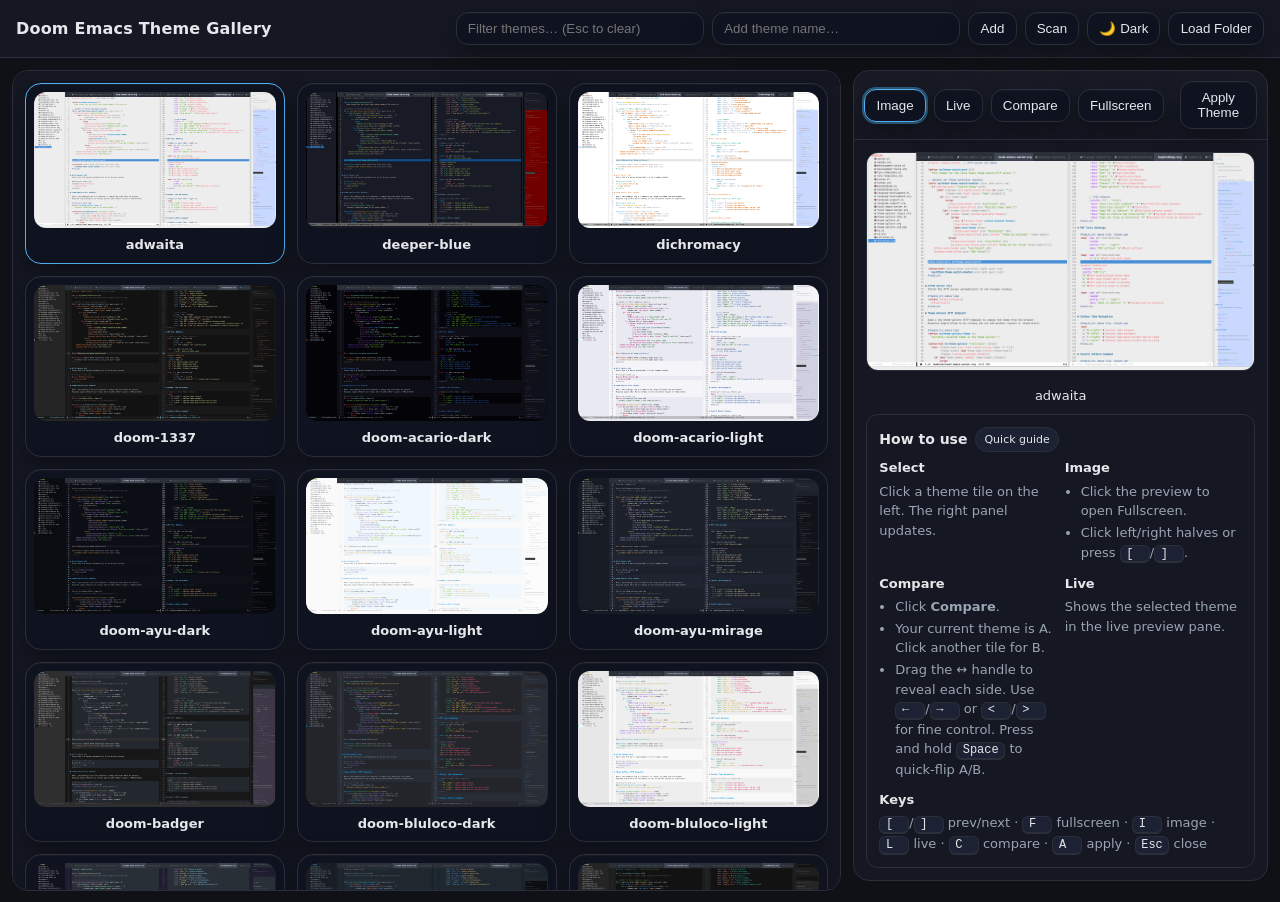
==== theme-gallery/index.html @ 3afc1023 "Fix theme persistence, package checks, Org workflow, and sidebars This update fixes several issues i" ====
<!DOCTYPE html>
<html data-theme="dark" lang="en">
<head>
<meta charset="utf-8"/>
<meta content="width=device-width, initial-scale=1" name="viewport"/>
<title>Doom Emacs Theme Gallery — Image • Compare • Live</title>
<style>
  :root{
    --bg:#0f1117; --bg-2:#151823; --text:#e5e7eb; --muted:#9aa4b2;
    --border:#2a2f3a; --accent:#51afef; --tile-bg:#0f1320; --tile-bg-hover:#14192a;
    --badge:#1c2233; --shadow:0 10px 28px rgba(0,0,0,.35), inset 0 1px 0 rgba(255,255,255,.03);
    --glow:0 10px 30px rgba(81,175,239,.25), 0 0 0 1px rgba(81,175,239,.25);
    --fs-dur:420ms; --fs-ease:cubic-bezier(.22,1,.36,1);
  }
  html[data-theme="light"]{
    --bg:#f6f7fb; --bg-2:#ffffff; --text:#0f1320; --muted:#495264;
    --border:#d7dbe5; --accent:#2563eb; --tile-bg:#f2f4fa; --tile-bg-hover:#e9ecf7;
    --badge:#eef1f8; --shadow:0 6px 18px rgba(0,0,0,.08), inset 0 1px 0 rgba(255,255,255,.6);
    --glow:0 10px 22px rgba(37,99,235,.18), 0 0 0 1px rgba(37,99,235,.16);
  }
  html,body{height:100%}
  body{margin:0;background:var(--bg);color:var(--text);font:14px/1.45 ui-sans-serif,system-ui,-apple-system,Segoe UI,Roboto,Arial}
  .page{display:grid;grid-template-rows:auto 1fr;height:100%}

  /* Top bar */
  .bar{display:flex;align-items:center;justify-content:space-between;gap:1rem;padding:12px 16px;background:var(--bg-2);border-bottom:1px solid var(--border);position:sticky;top:0;z-index:5}
  .title{margin:0;font-weight:700;letter-spacing:.2px;font-size:16px}
  .bar-actions{display:flex;align-items:center;gap:.5rem;flex-wrap:wrap}
  .toggle,.btn{border:1px solid var(--border);background:var(--tile-bg);color:var(--text);padding:.5rem .7rem;border-radius:12px;cursor:pointer;box-shadow:var(--shadow);transition:transform .08s ease,background .15s ease,border-color .15s ease}
  .toggle:hover,.btn:hover{transform:translateY(-1px);background:var(--tile-bg-hover)}
  .btn.active{border-color:var(--accent);outline:2px solid color-mix(in oklab,var(--accent) 40%,transparent)}
  .btn[disabled]{opacity:.55;cursor:not-allowed}
  input[type="text"]{border:1px solid var(--border);background:var(--tile-bg);color:var(--text);padding:.5rem .7rem;border-radius:12px;min-width:14rem;box-shadow:var(--shadow)}

  /* Layout */
  .content{display:grid;grid-template-columns:2fr 1fr;gap:12px;height:calc(100vh - 56px);padding:12px;box-sizing:border-box}
  .side{display:flex;flex-direction:column;min-width:0;overflow:hidden;gap:10px}
  .grid{position:relative;overflow:auto;border:1px solid var(--border);border-radius:16px;padding:12px;background:var(--bg-2);height:100%}
  .grid.drag{outline:2px dashed color-mix(in oklab,var(--accent) 60%, transparent); outline-offset:-8px}
  .grid-inner{display:grid;grid-template-columns:repeat(4,minmax(0,1fr));gap:12px}

  /* Tiles and thumbnails */
  .theme-tile{display:flex;flex-direction:column;gap:8px;border:1px solid var(--border);background:var(--tile-bg);border-radius:16px;cursor:pointer;padding:8px;box-shadow:var(--shadow);transition:border-color .18s ease}
  .theme-tile.active{border-color:var(--accent)}
  .thumb-wrap{aspect-ratio:16/9;position:relative;background:#0b0e16;border-radius:12px;display:grid;place-items:center;overflow:hidden}
  .thumb-frame{width:100%;height:100%;display:grid;place-items:center;border-radius:10px;border:1.5px solid transparent;transition:.2s;background:#0b0e16;overflow:hidden}
  .theme-tile:hover .thumb-frame{border-color:var(--accent);box-shadow:var(--glow)}
  .theme-thumb{width:100%;height:100%;object-fit:contain;display:block}
  .theme-name{font-weight:600;font-size:13px;text-align:center;color:var(--text);overflow:hidden;text-overflow:ellipsis;white-space:nowrap}

  /* Right preview area */
  .main{display:grid;grid-template-rows:auto 1fr;min-width:0;gap:10px}
  .preview-panel{border:1px solid var(--border);border-radius:16px;background:var(--bg-2);display:grid;grid-template-rows:auto 1fr;overflow:hidden}
  .preview-toolbar{display:flex;gap:8px;padding:10px;border-bottom:1px solid var(--border);align-items:center;background:linear-gradient(0deg,transparent 0,rgba(255,255,255,.02) 100%)}
  .panel-body{display:flex;flex-direction:column;gap:8px;padding:12px;height:100%;min-height:0;overflow:hidden}

  /* Preview box */
  .preview{position:relative;display:grid;place-items:center;overflow:hidden;background:#0b0e16;border:1px solid var(--border);border-radius:12px;min-height:0;aspect-ratio:16/9}
  body.is-live .preview{aspect-ratio:auto;height:100%;overflow:hidden}

  /* Single image */
  #preview-img{width:100%;height:100%;object-fit:contain;display:block}
  #preview-img:hover{ cursor: zoom-in !important; }

  /* Compare overlay */
  .cmp-wrap{position:relative;width:100%;height:100%}
  .cmp-img{position:absolute;inset:0;width:100%;height:100%;object-fit:contain}
  .cmp-top{clip-path:inset(0 50% 0 0)}
  .cmp-slider{position:absolute;left:50%;top:0;bottom:0;width:2px;background:linear-gradient(0deg,var(--accent-a,#88aaff),var(--accent-b,#88ffaa));box-shadow:0 0 0 2px rgba(0,0,0,.35);cursor:ew-resize;transition:box-shadow .2s, transform .2s}
  .cmp-slider:hover{box-shadow:0 0 0 2px rgba(0,0,0,.45),0 0 24px 4px color-mix(in oklab,var(--accent-a, #88aaff) 45%, transparent);transform:scaleX(1.6)}
  .cmp-handle{position:absolute;left:-10px;top:50%;transform:translateY(-50%);width:22px;height:22px;border-radius:999px;background:var(--badge);border:1px solid var(--border);box-shadow:var(--shadow)}
  .cmp-label{position:absolute;top:10px;padding:4px 8px;border-radius:999px;background:rgba(0,0,0,.5);border:1px solid var(--border);font-size:12px}
  .cmp-label.a{left:10px;border-color:color-mix(in oklab,var(--accent-a,#88aaff) 70%, var(--border))}
  .cmp-label.b{right:10px;border-color:color-mix(in oklab,var(--accent-b,#88ffaa) 70%, var(--border))}

  /* Dock inside compare */
  .cmp-tools{
    position:absolute;bottom:10px;left:50%;transform:translateX(-50%);
    display:flex;gap:8px;background:rgba(0,0,0,.35);
    border:1px solid var(--border);border-radius:999px;padding:6px 8px;backdrop-filter:blur(4px)
  }
  .cmp-tools .btn{padding:.35rem .6rem;border-radius:999px;font-size:12px}

  /* Contrast panel */
  .cmp-contrast{
    position:absolute; bottom:56px; right:10px;
    background:rgba(0,0,0,.55); border:1px solid var(--border); border-radius:12px;
    padding:10px; font-size:12px; backdrop-filter:blur(3px); display:flex; gap:12px; color:var(--text);
  }
  .cmp-contrast .col{min-width:200px}
  .cmp-contrast .head{font-weight:700; margin-bottom:6px; padding:4px 8px; border-radius:999px; border:1px solid var(--border); background:rgba(0,0,0,.25); display:inline-block}
  .cmp-contrast .sw{display:flex; align-items:center; justify-content:space-between; gap:10px; background:rgba(0,0,0,.25); border:1px solid var(--border); border-radius:10px; padding:6px 8px; margin:4px 0}
  .cmp-contrast .chip{display:inline-flex; align-items:center; gap:6px; border:1px solid var(--border); border-radius:999px; padding:2px 6px}
  .cmp-contrast .dot{width:12px; height:12px; border-radius:999px; border:1px solid var(--border); display:inline-block}
  .cmp-contrast .pass{font-weight:700}
  .cmp-contrast .note{opacity:.8; font-size:11px; margin-top:4px}

  /* Caption + instructions */
  .preview-caption{margin-top:8px;text-align:center;font-size:13px;color:var(--text);min-height:1.2em}
  .instructions{border:1px solid var(--border);border-radius:12px;padding:12px;background:var(--bg-2);color:var(--muted);font-size:13px;line-height:1.5}
  .instructions .instr-head{display:flex;align-items:center;gap:8px;margin-bottom:6px}
  .instructions h3{margin:0;font-size:14px;color:var(--text)}
  .instructions .pill{font-size:11px;background:var(--badge);border:1px solid var(--border);padding:.2rem .5rem;border-radius:999px;color:var(--text)}
  .instructions .instr-grid{display:grid;grid-template-columns:repeat(2,minmax(0,1fr));gap:8px}
  .instructions h4{margin:0 0 4px 0;font-size:13px;color:var(--text)}
  .instructions p{margin:0;color:var(--muted)}
  .instructions ul{margin:0;padding-left:16px}
  .instructions li{margin:.15rem 0}
  .kbd,.instructions .kbd{display:inline-block;min-width:1.4em;padding:.1rem .35rem;border:1px solid var(--border);border-bottom-width:2px;border-radius:6px;background:var(--badge);color:var(--text);font-family:ui-monospace,SFMono-Regular,Menlo,Consolas,monospace;font-size:12px;line-height:1}
  @media (max-width:900px){ .instructions .instr-grid{grid-template-columns:1fr} }

  /* Fullscreen modal */
  #fs-overlay{position:fixed;inset:0;background:rgba(6,8,12,.82);display:none;align-items:center;justify-content:center;z-index:999;backdrop-filter:blur(2px) saturate(110%);opacity:0;transition:opacity var(--fs-dur) var(--fs-ease);pointer-events:none}
  #fs-overlay.fs-open{opacity:1;pointer-events:auto}
  #fs-modal{width:75vw;background:var(--bg-2);border:1px solid color-mix(in oklab,var(--border) 90%,transparent);border-radius:22px;box-shadow:0 16px 60px rgba(0,0,0,.55);padding:1.5em;position:relative;display:flex;flex-direction:column;justify-content:center;align-items:center;opacity:0;transform:translateY(6px) scale(.985);transition:opacity var(--fs-dur) var(--fs-ease), transform var(--fs-dur) var(--fs-ease)}
  #fs-modal.fs-reveal{opacity:1;transform:translateY(0) scale(1)}
  #fs-content{flex:1;width:100%;display:flex;flex-direction:column;gap:10px;justify-content:center;align-items:center;position:relative}
  .fs-image-wrap{position:relative;display:flex;justify-content:center;align-items:center;width:100%}
  #fs-content img{max-width:100%;height:auto;border-radius:12px;display:block;box-shadow:0 10px 30px rgba(0,0,0,.25)}
  .fs-caption{margin-top:8px;text-align:center;font-size:13px;color:var(--text);min-height:1.2em}
  #fs-close{position:absolute;top:18px;right:18px;width:44px;height:44px;border-radius:9999px;background:radial-gradient(120% 120% at 30% 20%, rgba(255,255,255,.18) 0, rgba(255,255,255,0) 45%),var(--badge);border:1px solid var(--border);box-shadow:0 12px 28px rgba(0,0,0,.45);display:block;padding:0;cursor:pointer;color:transparent;outline:none;transition:transform .12s ease, box-shadow .15s ease, border-color .15s ease;z-index:1102}
  #fs-close::before,#fs-close::after{content:"";position:absolute;left:50%;top:50%;width:58%;height:2px;border-radius:1px;background:color-mix(in oklab,var(--text) 90%,transparent);transform-origin:center}
  #fs-close::before{transform:translate(-50%,-50%) rotate(45deg)}
  #fs-close::after{transform:translate(-50%,-50%) rotate(-45deg)}
  .fs-nav{position:absolute;top:50%;transform:translateY(-50%);width:46px;height:46px;border-radius:9999px;background:radial-gradient(120% 120% at 30% 20%, rgba(255,255,255,.18) 0, rgba(255,255,255,0) 45%),var(--badge);border:1px solid var(--border);box-shadow:0 12px 28px rgba(0,0,0,.45);opacity:0;pointer-events:none;z-index:1101;transition:opacity var(--fs-dur) var(--fs-ease),transform var(--fs-dur) var(--fs-ease)}
  .fs-nav.show{opacity:1;pointer-events:auto}
  #fs-nav-left{left:12px}
  #fs-nav-right{right:12px}
  #fs-nav-left::before,#fs-nav-right::before{content:"";position:absolute;left:50%;top:50%;width:12px;height:12px;border-left:2px solid color-mix(in oklab,var(--text) 90%,transparent);border-top:2px solid color-mix(in oklab,var(--text) 90%,transparent);transform-origin:center}
  #fs-nav-left::before{transform:translate(-50%,-50%) rotate(-45deg)}
  #fs-nav-right::before{transform:translate(-50%,-50%) rotate(135deg)}

  /* Toast */
  #toast{
    position:fixed;top:14px;left:50%;transform:translate(-50%,-28px) scale(.98);
    opacity:0;pointer-events:none;background:linear-gradient(180deg,rgba(255,255,255,.14),rgba(255,255,255,.06)),color-mix(in oklab,var(--bg-2) 85%,black 15%);
    backdrop-filter:blur(10px) saturate(120%);color:var(--text);
    border:1px solid color-mix(in oklab,var(--accent) 55%,var(--border));border-radius:16px;
    padding:.6rem .9rem;box-shadow:0 0 0 2px color-mix(in oklab,var(--accent) 35%,transparent),0 20px 50px rgba(0,0,0,.55);
    z-index:1200;font-size:14px;font-weight:800;letter-spacing:.25px;transition:transform var(--fs-dur) var(--fs-ease),opacity var(--fs-dur) var(--fs-ease);
    display:flex;align-items:center;gap:.6rem;
  }
  #toast.visible{opacity:1;transform:translate(-50%,0) scale(1)}
  #toast .t-ic{font-size:18px;line-height:1}
  #toast .t-msg{line-height:1.2}

  /* Responsive */
  @media (max-width:1280px){.grid-inner{grid-template-columns:repeat(3,minmax(0,1fr))}}
  @media (max-width:900px){.content{grid-template-columns:1fr;grid-template-rows:56vh 1fr}.grid-inner{grid-template-columns:repeat(3,minmax(0,1fr))}}
  @media (max-width:640px){.grid-inner{grid-template-columns:repeat(2,minmax(0,1fr))}}
</style>
</head>
<body>
<div class="page">
  <div class="bar">
    <h2 class="title">Doom Emacs Theme Gallery</h2>
    <div class="bar-actions">
      <input aria-label="Filter themes by name" id="filter-input" placeholder="Filter themes… (Esc to clear)" type="text"/>
      <input id="theme-add-input" type="text" placeholder="Add theme name…"/>
      <button class="toggle" id="theme-add-btn" title="Add theme">Add</button>
      <button class="toggle" id="theme-scan-btn" title="Discover themes">Scan</button>
      <button class="toggle" id="toggle-theme" title="Toggle page theme"><span class="icon">🌙</span> <span class="label">Dark</span></button>
      <input type="file" id="folder-picker" webkitdirectory multiple accept="image/*" style="display:none"/>
      <button class="toggle" id="folder-btn" title="Load previews from a local folder">Load Folder</button>
    </div>
  </div>

  <div class="content">
    <aside class="side">
      <div aria-label="Theme list" class="grid" id="theme-grid">
        <div class="grid-inner" id="grid-inner"></div>
      </div>
    </aside>

    <main class="main">
      <div class="preview-panel">
        <div class="preview-toolbar">
          <button class="btn active" id="btn-image" title="Image mode">Image</button>
          <button class="btn" id="btn-live" title="Live preview">Live</button>
          <button class="btn" id="btn-compare" title="Compare two themes">Compare</button>
          <button class="btn" id="btn-full" title="Fullscreen (image mode)">Fullscreen</button>

          <div id="cmp-toolbar" class="bar-actions" style="display:none; margin-left:6px; gap:6px">
            <button class="btn" id="btn-swap" title="Swap A/B (S)">Swap A/B</button>
            <button class="btn" id="btn-reset" title="Reset slider (double-click handle)">Reset</button>
            <button class="btn" id="cmp-contrast-btn" title="Contrast check">Contrast</button>
          </div>

          <div style="flex:1"></div>
          <button class="btn" id="btn-apply" title="Apply this theme in Doom Emacs">Apply Theme</button>
        </div>
        <div class="panel-body">
          <div class="preview" id="preview">
            <img id="preview-img" alt="Theme preview"
                 src="data:image/svg+xml;utf8,<svg xmlns='http://www.w3.org/2000/svg' width='1600' height='900' viewBox='0 0 1600 900'><defs><linearGradient id='g' x1='0' x2='1' y1='0' y2='1'><stop offset='0' stop-color='%230b0e16'/><stop offset='1' stop-color='%23151823'/></linearGradient></defs><rect width='1600' height='900' fill='url(%23g)'/><rect x='120' y='90' width='1360' height='720' rx='24' ry='24' fill='none' stroke='%232a2f3a' stroke-width='6'/><g fill='%239aa4b2'><circle cx='145' cy='115' r='6'/><circle cx='165' cy='115' r='6'/><circle cx='185' cy='115' r='6'/></g><text x='50%25' y='50%25' fill='%239aa4b2' font-family='ui-sans-serif,system-ui,-apple-system,Segoe UI,Roboto,Arial' font-size='64' text-anchor='middle' dominant-baseline='middle'>Theme%20Preview</text></svg>"/>
          </div>
          <div id="preview-caption" class="preview-caption"></div>

          <div id="instructions" class="instructions" style="display:block" aria-labelledby="instructions-title">
            <div class="instr-head">
              <h3 id="instructions-title">How to use</h3>
              <span class="pill">Quick guide</span>
            </div>
            <div class="instr-grid">
              <div>
                <h4>Select</h4>
                <p>Click a theme tile on the left. The right panel updates.</p>
              </div>
              <div>
                <h4>Image</h4>
                <ul>
                  <li>Click the preview to open Fullscreen.</li>
                  <li>Click left/right halves or press <span class="kbd">[</span>/<span class="kbd">]</span>.</li>
                </ul>
              </div>
              <div>
                <h4>Compare</h4>
                <ul>
                  <li>Click <strong>Compare</strong>.</li>
                  <li>Your current theme is A. Click another tile for B.</li>
                  <li>Drag the ↔ handle to reveal each side. Use <span class="kbd">←</span>/<span class="kbd">→</span> or <span class="kbd">&lt;</span>/<span class="kbd">&gt;</span> for fine control. Press and hold <span class="kbd">Space</span> to quick-flip A/B.</li>
                </ul>
              </div>
              <div>
                <h4>Live</h4>
                <p>Shows the selected theme in the live preview pane.</p>
              </div>
              <div style="grid-column:1 / -1">
                <h4>Keys</h4>
                <p><span class="kbd">[</span>/<span class="kbd">]</span> prev/next · <span class="kbd">F</span> fullscreen · <span class="kbd">I</span> image · <span class="kbd">L</span> live · <span class="kbd">C</span> compare · <span class="kbd">A</span> apply · <span class="kbd">Esc</span> close</p>
              </div>
            </div>
          </div>
        </div>
      </div>
    </main>
  </div>
</div>

<div aria-live="polite" id="toast" role="status"></div>

<!-- Fullscreen overlay -->
<div id="fs-overlay" style="position:fixed; inset:0; background:rgba(0,0,0,0.85); display:none; align-items:center; justify-content:center; z-index:999;">
  <div id="fs-modal" style="width: 75vw; background: var(--bg-2); border-radius: 20px; box-shadow: 0 10px 40px rgba(0,0,0,0.5); padding: 1.5em; position: relative; display: flex; flex-direction: column; justify-content: center; align-items: center;">
    <button id="fs-close" aria-label="Close"></button>
    <div id="fs-content" style="flex:1; width:100%; display:flex; flex-direction:column; gap:10px; justify-content:center; align-items:center; position:relative;"></div>
  </div>
</div>

<script>
(function(){
  /* ===== Config ===== */
  let PREVIEWS_BASE = 'theme-previews/';
  { const u = new URL(location.href); const p = u.searchParams.get('previews'); if (p) PREVIEWS_BASE = p.endsWith('/')? p : (p+'/'); }
  const LIVE_SRC = 'live-receiver.html'; /* <- live receiver filename */

  /* ===== State ===== */
  let mode='image', submode='single';
  let selectedTheme='', selectedTile=null;
  let themeFiles=[], liveFrame=null, cmp=null;

  const $= (s,r=document)=>r.querySelector(s); const $$=(s,r=document)=>Array.from(r.querySelectorAll(s));

  window.addEventListener('DOMContentLoaded', init);

  function init(){
    const gridInner=$('#grid-inner'), gridBox=$('#theme-grid');
    const previewImg=$('#preview-img'), previewBox=$('#preview'), previewCaption=$('#preview-caption');
    const instructions=$('#instructions');

    const btnImage=$('#btn-image'), btnLive=$('#btn-live'), btnCompare=$('#btn-compare'), btnFull=$('#btn-full'), btnApply=$('#btn-apply');
    const toggleThemeBtn=$('#toggle-theme'), cmpToolbar=$('#cmp-toolbar');
    const filterInput=$('#filter-input'), addInput=$('#theme-add-input'), btnAdd=$('#theme-add-btn'), btnScan=$('#theme-scan-btn');
    const folderBtn=$('#folder-btn'), folderPicker=$('#folder-picker');

    /* Theme (light/dark) */
    const savedTheme = localStorage.getItem('galleryTheme');
    if (savedTheme==='light' || savedTheme==='dark') setHtmlTheme(savedTheme);
    toggleThemeBtn?.addEventListener('click', ()=>{ const next = document.documentElement.getAttribute('data-theme')==='dark'?'light':'dark'; setHtmlTheme(next); localStorage.setItem('galleryTheme', next); });
    function setHtmlTheme(t){ document.documentElement.setAttribute('data-theme', t); const ic=toggleThemeBtn?.querySelector('.icon'); const lab=toggleThemeBtn?.querySelector('.label'); if(ic) ic.textContent = t==='dark'?'🌙':'☀️'; if(lab) lab.textContent = t==='dark'?'Dark':'Light'; }

    /* Initial load */
    scanThemes();

    /* Modes */
    btnImage?.addEventListener('click', ()=>{ setMode('image'); ensureCompare(false); updateUiState(); });
    btnLive?.addEventListener('click', ()=>{ setMode('live'); updateUiState(); });
    btnCompare?.addEventListener('click', ()=>{ if(mode!=='image') setMode('image'); ensureCompare(true); updateUiState(); });
    btnFull?.addEventListener('click', ()=>{ if(mode!=='image' || submode!=='single'){ setMode('image'); ensureCompare(false);} updateUiState(); openFs(); });

    /* Apply */
    btnApply?.addEventListener('click', ()=> applyThemeNow(effectiveApplyName()));

    /* Filter/Add/Scan */
    filterInput?.addEventListener('input', debounce(applyFilter, 80));
    filterInput?.addEventListener('keydown', e=>{ if(e.key==='Escape'){ filterInput.value=''; applyFilter(); }});
    btnAdd?.addEventListener('click', ()=>{ const name=(addInput.value||'').trim(); if(!name) return toast('Enter a theme name','ℹ️'); addThemeTile(name, srcFor(name)); toast('Added: '+name,'➕'); });
    btnScan?.addEventListener('click', scanThemes);

    /* Folder picker */
    folderBtn?.addEventListener('click', ()=> folderPicker?.click());
    folderPicker?.addEventListener('change', e=>{
      const files = Array.from(e.target.files||[]).filter(f=>/\.(png|jpe?g|webp)$/i.test(f.name));
      if(!files.length) return toast('No images found in folder','⚠️');
      loadFromLocalFiles(files);
    });

    /* Drag/drop */
    ;['dragenter','dragover'].forEach(ev=> gridBox.addEventListener(ev, e=>{ e.preventDefault(); gridBox.classList.add('drag'); }));
    ;['dragleave','drop'].forEach(ev=> gridBox.addEventListener(ev, e=>{ e.preventDefault(); gridBox.classList.remove('drag'); }));
    gridBox.addEventListener('drop', e=>{
      const files = Array.from(e.dataTransfer.files||[]).filter(f=>/\.(png|jpe?g|webp)$/i.test(f.name));
      if(!files.length) return;
      loadFromLocalFiles(files);
    });

    /* Keyboard */
    document.addEventListener('keydown', onKeyDown, true);
    document.addEventListener('keyup', onKeyUp, true);

    /* URL preset */
    const url=new URL(location.href); const m=url.searchParams.get('mode'); setMode(m==='live'?'live':'image'); updateUiState();

    /* Helpers */
    function setCaption(name){ if(previewCaption) previewCaption.textContent=name||''; const fsCap=$('#fs-caption'); if(fsCap) fsCap.textContent=name||''; }

    function applyFilter(){ const q=(filterInput?.value||'').toLowerCase(); $$('.theme-tile').forEach(t=> t.style.display = t.dataset.theme.toLowerCase().includes(q)?'':'none'); }

    function addThemeTile(name, imgSrc){
      if(!name) return; if($('#grid-inner .theme-tile[data-theme="'+CSS.escape(name)+'"]')) return;
      const tile=document.createElement('div'); tile.className='theme-tile'; tile.dataset.theme=name;
      const wrap=document.createElement('div'); wrap.className='thumb-wrap';
      const frame=document.createElement('div'); frame.className='thumb-frame';
      const img=document.createElement('img'); img.className='theme-thumb'; img.alt=name; img.src=imgSrc;
      const label=document.createElement('div'); label.className='theme-name'; label.textContent=name;
      frame.appendChild(img); wrap.appendChild(frame); tile.appendChild(wrap); tile.appendChild(label);
      tile.addEventListener('click', ()=> selectTheme(name, imgSrc, tile));
      gridInner.appendChild(tile);
      if(!themeFiles.find(f=> String(f).toLowerCase()=== (name+'.png').toLowerCase())) themeFiles.push(name+'.png');
      if(!selectedTheme) selectTheme(name, imgSrc, tile);
      applyFilter();
    }

    function selectTheme(name, imgSrc, tile){
      selectedTheme = name;
      selectedTile?.classList.remove('active'); tile?.classList.add('active'); selectedTile=tile;
      if(mode==='image' && submode==='single'){ previewImg.src=imgSrc; previewImg.alt=name; setCaption(name); }
      if(mode==='image' && submode==='compare' && cmp){ if(!cmp.aName) setCompareA(name, imgSrc); else setCompareB(name, imgSrc); }
      if(mode==='live') pingLive(name);
      try{ localStorage.setItem('doom_gallery_selected_theme', name); }catch{}
      sizeLive();
      if(cmp && cmp.contrastOpen) updateContrastPanel();
    }

    function buildTiles(files){
      const resetSel=!selectedTheme;
      gridInner.innerHTML=''; themeFiles = Array.isArray(files)? files.slice() : [];
      if(!themeFiles.length && files && Array.isArray(files.files)) themeFiles = files.files.slice();
      if(!themeFiles.length && files && Array.isArray(files.list)) themeFiles = files.list.slice();
      if(!themeFiles.length) return toast('No themes found in index.json; use Load Folder or Add.','⚠️');
      themeFiles.forEach(file=>{ const name=String(file).replace(/\.(png|jpe?g|webp)$/i,''); addThemeTile(name, PREVIEWS_BASE+file); });
      if(resetSel && themeFiles.length){ const first=themeFiles[0]; const name=String(first).replace(/\.(png|jpe?g|webp)$/i,''); const tile=$(`.theme-tile[data-theme="${CSS.escape(name)}"]`); selectTheme(name, PREVIEWS_BASE+first, tile); }
    }

    function scanThemes(){
      fetch(PREVIEWS_BASE+'index.json',{cache:'no-cache'}).then(r=>{ if(!r.ok) throw new Error(); return r.json(); })
        .then(buildTiles)
        .catch(()=> toast('index.json not found at '+PREVIEWS_BASE+' — try Load Folder or Add','⚠️'));
    }

    function loadFromLocalFiles(files){
      files.sort((a,b)=> a.name.localeCompare(b.name,'en',{numeric:true,sensitivity:'base'}));
      files.forEach(f=>{ const name=f.name.replace(/\.(png|jpe?g|webp)$/i,''); addThemeTile(name, URL.createObjectURL(f)); });
      toast('Loaded '+files.length+' preview image'+(files.length===1?'':'s'),'📁');
    }

    /* Mode switching */
    function setMode(next){
      mode = next==='live'?'live':'image';
      document.body.classList.toggle('is-live', mode==='live');
      instructions.style.display = mode==='live' ? 'none' : 'block';
      if(mode==='image'){
        ensureCompare(submode==='compare');
        previewImg.style.display=''; if(liveFrame) liveFrame.style.display='none'; previewBox.style.height='';
      } else {
        ensureCompare(false);
        ensureLiveFrame(selectedTheme);
        previewImg.style.display='none'; liveFrame.style.display='block';
        if(selectedTheme) pingLive(selectedTheme);
        sizeLive();
      }
      updateUiState();
    }

    /* Accents */
    function accentFor(name){ const s=(name||'').toLowerCase(); let h=0; for(let i=0;i<s.length;i++) h=(h*31+s.charCodeAt(i))>>>0; h%=360; return `hsl(${h}deg 70% 55%)`; }

    /* ===== Compare overlay ===== */
    function ensureCompare(on){
      if(!on){
        if(cmp?.root?.parentNode) cmp.root.remove();
        cmp=null; submode='single';
        previewImg.style.display=''; setCaption(selectedTheme);
        if(cmpToolbar) cmpToolbar.style.display='none';
        updateUiState(); return;
      }
      if(cmp?.root?.isConnected){ submode='compare'; updateUiState(); return; }

      submode='compare'; previewImg.style.display='none'; if(cmpToolbar) cmpToolbar.style.display='none';

      const root=document.createElement('div'); root.className='cmp-wrap'; root.setAttribute('role','region'); root.setAttribute('aria-label','Compare two theme previews');
      const a=document.createElement('img'); a.className='cmp-img cmp-bottom'; a.alt='Theme A';
      const b=document.createElement('img'); b.className='cmp-img cmp-top'; b.alt='Theme B';

      const slider=document.createElement('div'); slider.className='cmp-slider'; slider.setAttribute('role','slider'); slider.setAttribute('tabindex','0');
      slider.setAttribute('aria-valuemin','0'); slider.setAttribute('aria-valuemax','100'); slider.setAttribute('aria-valuenow','50'); slider.setAttribute('aria-label','Comparison divider');
      const handle=document.createElement('div'); handle.className='cmp-handle'; slider.appendChild(handle);

      const la=document.createElement('div'); la.className='cmp-label a';
      const lb=document.createElement('div'); lb.className='cmp-label b';

      const tools=document.createElement('div'); tools.className='cmp-tools';
      const tSwap = mkBtn('Swap A/B','cmp-swap', ()=>{ swapAB(); if(cmp.contrastOpen) updateContrastPanel(); }, 'Swap A/B (S)');
      const tReset= mkBtn('Reset','cmp-reset', ()=>animateCmpPos(0.5), 'Reset to center');
      const tCont = mkBtn('Contrast','cmp-contrast-btn', ()=>toggleContrast(), 'Analyze contrast');
      tools.append(tSwap,tReset,tCont);

      root.append(a,b,slider,la,lb,tools);
      previewBox.appendChild(root);

      cmp={root,a,b,slider,la,lb,pos:0.5,aName:'',bName:'',aSrc:'',bSrc:'',contrastOpen:false,_anim:null};
      setCompareA(selectedTheme, srcFor(selectedTheme));

      if(themeFiles.length>1){ const idx=findIndex(selectedTheme); const next=themeFiles[(idx+1)%themeFiles.length]; const name=String(next).replace(/\.(png|jpe?g|webp)$/i,''); setCompareB(name, srcFor(name)); }

      layoutCompare();
      attachDrag(slider, x=> setCmpPos(x));
      slider.addEventListener('dblclick', ()=> animateCmpPos(0.5));
      slider.addEventListener('touchstart', e=>e.preventDefault(), {passive:false});
      slider.addEventListener('touchmove', e=>{ e.preventDefault(); const r=cmp.root.getBoundingClientRect(); const x=Math.max(0,Math.min(1,(e.touches[0].clientX-r.left)/r.width)); setCmpPos(x); }, {passive:false});

      setCaption('Compare: '+(cmp.aName||'…')+' ⇄ '+(cmp.bName||'…'));
      updateAccents(); updateUiState();

      function mkBtn(text,id,fn,title){ const b=document.createElement('button'); b.className='btn'; b.id=id; b.type='button'; b.textContent=text; if(title) b.title=title; b.addEventListener('click', fn); return b; }
    }

    function setCmpPos(x){ if(!cmp) return; cmp.pos=Math.max(0,Math.min(1,x)); layoutCompare(); }
    function updateAccents(){ if(!cmp) return; const aCol=accentFor(cmp.aName), bCol=accentFor(cmp.bName); cmp.root.style.setProperty('--accent-a',aCol); cmp.root.style.setProperty('--accent-b',bCol); }
    function setCompareA(name,src){ if(!cmp) return; cmp.aName=name; cmp.aSrc=src; cmp.a.src=src; cmp.la.textContent='A: '+name; cmp.a.onload=()=>{ if(cmp?.contrastOpen) updateContrastPanel(); }; setCaption('Compare: '+(cmp.aName||'…')+' ⇄ '+(cmp.bName||'…')); updateAccents(); if(cmp.contrastOpen) updateContrastPanel(); }
    function setCompareB(name,src){ if(!cmp) return; cmp.bName=name; cmp.bSrc=src; cmp.b.src=src; cmp.lb.textContent='B: '+name; cmp.b.onload=()=>{ if(cmp?.contrastOpen) updateContrastPanel(); }; setCaption('Compare: '+(cmp.aName||'…')+' ⇄ '+(cmp.bName||'…')); updateAccents(); if(cmp.contrastOpen) updateContrastPanel(); }
    function layoutCompare(){ if(!cmp) return; const pct=Math.max(0,Math.min(1,cmp.pos)); const r=cmp.root.getBoundingClientRect(); const left=r.width*pct; cmp.slider.style.left=left+'px'; cmp.b.style.clipPath=`inset(0 ${Math.max(0,r.width-left)}px 0 0)`; cmp.slider.setAttribute('aria-valuenow',Math.round(pct*100)); }
    function attachDrag(bar,on){
      function at(e){ const r=cmp.root.getBoundingClientRect(); const x=Math.max(0,Math.min(1,(e.clientX-r.left)/r.width)); if(cmp) cmp._anim=null; on(x); }
      const md=e=>{ e.preventDefault(); document.addEventListener('mousemove',mm); document.addEventListener('mouseup',mu,{once:true}); at(e); };
      const mm=e=>at(e); const mu=()=>document.removeEventListener('mousemove',mm);
      bar.addEventListener('mousedown',md);
      cmp.root.addEventListener('mousedown',e=>{ if(e.target===cmp.root) md(e); });
      window.addEventListener('resize',layoutCompare);
      bar.addEventListener('keydown',e=>{
        if(!cmp) return; let step=0;
        if(e.key==='ArrowLeft') step=-0.02; else if(e.key==='ArrowRight') step=0.02; else if(e.key===','||e.key==='<') step=-0.05; else if(e.key==='.'||e.key==='>') step=0.05;
        if(step!==0){ e.preventDefault(); if(cmp) cmp._anim=null; setCmpPos(cmp.pos+step); }
        if(e.key==='Home'){ e.preventDefault(); if(cmp) cmp._anim=null; setCmpPos(0); }
        if(e.key==='End'){ e.preventDefault(); if(cmp) cmp._anim=null; setCmpPos(1); }
      });
    }
    function swapAB(){ if(!cmp) return; const aN=cmp.aName, aS=cmp.aSrc; setCompareA(cmp.bName,cmp.bSrc); setCompareB(aN,aS); toast('Swapped A/B','⇄'); updateAccents(); }

    /* Contrast */
    function toggleContrast(){ if(!cmp) return; cmp.contrastOpen=!cmp.contrastOpen; const p=$('#cmp-contrast-panel'); if(cmp.contrastOpen){ if(!p) showContrast(); else p.style.display='flex'; updateContrastPanel(); } else { hideContrast(); } }
    function showContrast(){ if(!cmp) return; if($('#cmp-contrast-panel')) return; const box=document.createElement('div'); box.id='cmp-contrast-panel'; box.className='cmp-contrast'; box.innerHTML=`
      <div class="col"><div class="head" id="cc-head-a">A: ${esc(cmp.aName||'…')}</div>
        <div class="sw" id="cc-a-w"><span class="chip"><span class="dot" style="background:#fff"></span> White</span><span class="pass" id="cc-a-w-val"></span></div>
        <div class="sw" id="cc-a-b"><span class="chip"><span class="dot" style="background:#000"></span> Black</span><span class="pass" id="cc-a-b-val"></span></div>
        <div class="note" id="cc-a-note"></div>
      </div>
      <div class="col"><div class="head" id="cc-head-b">B: ${esc(cmp.bName||'…')}</div>
        <div class="sw" id="cc-b-w"><span class="chip"><span class="dot" style="background:#fff"></span> White</span><span class="pass" id="cc-b-w-val"></span></div>
        <div class="sw" id="cc-b-b"><span class="chip"><span class="dot" style="background:#000"></span> Black</span><span class="pass" id="cc-b-b-val"></span></div>
        <div class="note" id="cc-b-note"></div>
      </div>`; cmp.root.appendChild(box); updateContrastPanel(); }
    function hideContrast(){ $('#cmp-contrast-panel')?.remove(); }
    function updateContrastPanel(){ if(!cmp||!cmp.contrastOpen) return; Promise.all([avgBgColor(cmp.a), avgBgColor(cmp.b)]).then(([bgA,bgB])=>{ paint('a',cmp.aName,bgA); paint('b',cmp.bName,bgB); }).catch(()=>{}); }
    function paint(side,name,bg){ const aCol=accentFor(name||''); const head=$(`#cc-head-${side}`); if(head){ head.style.borderColor=aCol; head.textContent=(side==='a'?'A: ':'B: ')+(name||'…'); }
      const rW=contrastRatio(rgb('#fff'),bg), rB=contrastRatio(rgb('#000'),bg);
      const wEl=$(`#cc-${side}-w-val`), bEl=$(`#cc-${side}-b-val`); if(wEl) wEl.textContent=label(rW); if(bEl) bEl.textContent=label(rB);
      const note=$(`#cc-${side}-note`); if(note){ const best=rW>=rB?'white':'black'; note.textContent=`Suggested text: ${best} (${Math.max(rW,rB).toFixed(2)}×)`; }
      const tint=`rgb(${bg[0]},${bg[1]},${bg[2]})`; const rowW=$(`#cc-${side}-w`), rowB=$(`#cc-${side}-b`); [rowW,rowB].forEach(el=>{ if(el) el.style.background='linear-gradient(90deg, rgba(0,0,0,.25), rgba(0,0,0,.25)), '+tint; });
    }
    function label(r){ return r.toFixed(2)+'× '+(r>=4.5?'AA✓':(r>=3?'AA-L✓':'✗')); }
    function avgBgColor(img){ return new Promise(res=>{ const done=rgb=>res(rgb||rgb('#0b0e16')); try{
      if(!img || !img.complete || img.naturalWidth===0){ img?.addEventListener('load', ()=>avgBgColor(img).then(res), {once:true}); setTimeout(()=>done(null),400); return; }
      const c=document.createElement('canvas'); c.width=64; c.height=64; const ctx=c.getContext('2d',{willReadFrequently:true});
      const sx=img.naturalWidth*0.2, sy=img.naturalHeight*0.2, sw=img.naturalWidth*0.6, sh=img.naturalHeight*0.6;
      ctx.drawImage(img,sx,sy,sw,sh,0,0,64,64); const d=ctx.getImageData(0,0,64,64).data; let r=0,g=0,b=0,n=0;
      for(let i=0;i<d.length;i+=4){ const a=d[i+3]; if(a<8) continue; r+=d[i]; g+=d[i+1]; b+=d[i+2]; n++; }
      if(!n) return done(null); done([Math.round(r/n),Math.round(g/n),Math.round(b/n)]);
    }catch(e){ done(null);} }); }
    function rgb(str){ const ctx=document.createElement('canvas').getContext('2d'); ctx.fillStyle=str; const m=ctx.fillStyle.match(/^rgb\((\d+),\s*(\d+),\s*(\d+)\)$/); return m?[+m[1],+m[2],+m[3]]:[255,255,255]; }
    function contrastRatio(c1,c2){ function lum([r,g,b]){ [r,g,b]=[r,g,b].map(v=>{ v/=255; return v<=0.03928? v/12.92 : Math.pow((v+0.055)/1.055,2.4); }); return 0.2126*r+0.7152*g+0.0722*b; }
      const L1=lum(c1), L2=lum(c2); const hi=Math.max(L1,L2), lo=Math.min(L1,L2); return (hi+0.05)/(lo+0.05); }
    const esc=s=>String(s||'').replace(/[&<>"]/g,c=>({'&':'&amp;','<':'&lt;','>':'&gt;','"':'&quot;'}[c]));

    /* ===== Live iframe + handshake ===== */
    function ensureLiveFrame(initialTheme){
      if(liveFrame) return liveFrame;
      const iframe=document.createElement('iframe');
      iframe.id='live-frame'; iframe.title='Live theme preview';
      iframe.setAttribute('scrolling','no');
      iframe.style.cssText='position:absolute; inset:0; width:100%; height:100%; border:0; border-radius:12px; display:none; background:#111; overflow:hidden;';
      const url=new URL(LIVE_SRC, location.href); if(initialTheme) url.searchParams.set('theme', initialTheme);
      iframe.src=url.toString(); previewBox.appendChild(iframe); liveFrame=iframe;
      iframe.addEventListener('load', ()=>{ try{ liveFrame.contentWindow?.postMessage({type:'PING'}, '*'); }catch{} if(selectedTheme) pingLive(selectedTheme); });
      return iframe;
    }
    function pingLive(theme){ try{ liveFrame?.contentWindow?.postMessage({type:'SELECT_THEME', theme}, '*'); }catch{} }

    function sizeLive(){ if(mode!=='live') return; const top=$('#preview').getBoundingClientRect().top + window.scrollY; const h=Math.max(240, window.innerHeight - (top - window.scrollY) - 16); $('#preview').style.height=h+'px'; if(liveFrame) liveFrame.style.height='100%'; }
    window.addEventListener('resize', sizeLive);

    /* ===== Fullscreen (FLIP) ===== */
    const overlay=$('#fs-overlay'), modal=$('#fs-modal'), content=$('#fs-content'), closeBtn=$('#fs-close');
    let anim=false; const DUR=420;
    function rectOf(el){ const r=el.getBoundingClientRect(); return {left:r.left, top:r.top, width:r.width, height:r.height}; }
    function imgRatio(){ const nw=previewImg.naturalWidth||previewImg.clientWidth||16; const nh=previewImg.naturalHeight||previewImg.clientHeight||9; return Math.max(0.1, nw/Math.max(1,nh)); }
    function targetRect(aspect){ let w=Math.max(1,window.innerWidth*0.75); let h=w/Math.max(0.001,aspect); const maxH=window.innerHeight*0.92; if(h>maxH){ h=maxH; w=h*aspect; } return {left:(window.innerWidth-w)/2, top:(window.innerHeight-h)/2, width:w, height:h}; }
    function ghost(src, rect){ const g=document.createElement('img'); g.className='fs-ghost'; g.src=src; Object.assign(g.style,{left:rect.left+'px',top:rect.top+'px',width:rect.width+'px',height:rect.height+'px',position:'fixed',zIndex:1103,willChange:'transform',transition:'transform 420ms cubic-bezier(.22,1,.36,1)',borderRadius:'12px',boxShadow:'0 10px 30px rgba(0,0,0,.25)',pointerEvents:'none'}); document.body.appendChild(g); return g; }
    function flip(node, from, to){ const dx=from.left-to.left, dy=from.top-to.top; const sx=Math.max(.001,from.width/Math.max(1,to.width)), sy=Math.max(.001,from.height/Math.max(1,to.height)); node.style.transformOrigin='top left'; node.style.transform=`translate(${dx}px,${dy}px) scale(${sx},${sy})`; node.offsetHeight; requestAnimationFrame(()=>{ node.style.transform='translate(0,0) scale(1,1)'; }); }
    function onDone(node, cb){ const done=()=>{ node.remove(); cb&&cb(); }; node.addEventListener('transitionend', done, {once:true}); setTimeout(done, DUR+160); }
    function ensureModalImage(src,name){ content.innerHTML='<div class="fs-image-wrap"><img alt="Preview"/></div><div id="fs-caption" class="fs-caption"></div>'; const m=content.querySelector('img'); m.addEventListener('error',()=>{ m.src=previewImg.src; }); m.src=src; $('#fs-caption').textContent=name||''; wrapNav(); }
    function openFs(){ if(mode!=='image' || submode!=='single') return; if(anim) return; anim=true; const src=previewImg?.src||''; const start=rectOf(previewImg); const t=targetRect(imgRatio()); overlay.style.display='flex'; overlay.setAttribute('aria-modal','true'); overlay.setAttribute('aria-hidden','false'); overlay.offsetHeight; overlay.classList.add('fs-open'); modal.classList.remove('fs-reveal'); void modal.offsetWidth; requestAnimationFrame(()=>modal.classList.add('fs-reveal')); const g=ghost(src,t); flip(g,start,t); onDone(g, ()=>{ ensureModalImage(src, selectedTheme); anim=false; }); }
    function closeFs(){ if(anim || overlay.style.display!=='flex') return; anim=true; const modalImg=content.querySelector('img'); const src=modalImg?modalImg.src:previewImg.src; const start=modalImg?rectOf(modalImg):targetRect(imgRatio()); const end=rectOf(previewImg); overlay.classList.remove('fs-open'); overlay.style.pointerEvents='none'; modal.classList.remove('fs-reveal'); const g=ghost(src,end); flip(g,start,end); onDone(g, ()=>{ content.innerHTML=''; overlay.style.display='none'; overlay.style.pointerEvents=''; overlay.removeAttribute('aria-modal'); overlay.removeAttribute('aria-hidden'); anim=false; }); }
    closeBtn?.addEventListener('click', closeFs);
    overlay.addEventListener('click', e=>{ if(!$('#fs-modal').contains(e.target)) closeFs(); });
    $('#preview').addEventListener('click', e=>{ if(e.target===previewImg) openFs(); });

    /* FS nav */
    const navLeft=document.createElement('button'); navLeft.id='fs-nav-left'; navLeft.className='fs-nav'; navLeft.setAttribute('aria-label','Previous theme');
    const navRight=document.createElement('button'); navRight.id='fs-nav-right'; navRight.className='fs-nav'; navRight.setAttribute('aria-label','Next theme');
    function wrapNav(){ const w=$('#fs-content .fs-image-wrap'); if(!w) return; w.appendChild(navLeft); w.appendChild(navRight); }
    document.addEventListener('mousemove', e=>{ const w=$('#fs-content .fs-image-wrap'); if(!w||overlay.style.display!=='flex') return; const r=w.getBoundingClientRect(); if(e.clientX<r.left||e.clientX>r.right||e.clientY<r.top||e.clientY>r.bottom){ navLeft.classList.remove('show'); navRight.classList.remove('show'); return; } const mid=r.left+r.width/2; if(e.clientX>=mid){ navRight.classList.add('show'); navLeft.classList.remove('show'); } else { navLeft.classList.add('show'); navRight.classList.remove('show'); } });
    $('#fs-overlay').addEventListener('mouseleave', ()=>{ navLeft.classList.remove('show'); navRight.classList.remove('show'); });
    document.addEventListener('click', e=>{ const w=$('#fs-content .fs-image-wrap'); if(!w) return; if(e.target.closest('#fs-overlay') && w.contains(e.target)){ const r=w.getBoundingClientRect(); const mid=r.left+r.width/2; if(e.clientX>=mid) nextTheme(); else prevTheme(); }});

    /* Toast + Apply */
    function toast(msg,icon='ℹ️'){ const t=$('#toast'); if(!t) return; t.innerHTML=`<span class="t-ic">${icon}</span><span class="t-msg">${esc(msg)}</span>`; t.classList.add('visible'); clearTimeout(t._h); t._h=setTimeout(()=>t.classList.remove('visible'), 1800); }
    const APPLY_URL='http://localhost:8123/my-theme-gallery/'; const slug=s=>String(s||'').trim().replace(/\s+/g,'-').toLowerCase();
    function pingGET(url){ return new Promise(res=>{ const i=new Image(); i.onload=i.onerror=()=>res(); i.src=url+(url.includes('?')?'&':'?')+'_='+Date.now(); setTimeout(res,600); }); }
    async function applyThemeNow(name){ if(!name) return toast('Select a theme','ℹ️'); await pingGET(APPLY_URL+encodeURIComponent(slug(name))); toast('Theme Applied: '+name,'🎨'); }
    function effectiveApplyName(){ if(mode==='image' && submode==='compare' && cmp){ return (cmp.pos>=0.5 ? (cmp.bName||selectedTheme) : (cmp.aName||selectedTheme)); } return selectedTheme; }

    /* Bezier reset animation */
    function makeCubicBezier(x1,y1,x2,y2){ const cx=3*x1,bx=3*(x2-x1)-cx,ax=1-cx-bx; const cy=3*y1,by=3*(y2-y1)-cy,ay=1-cy-by; const sx=t=>((ax*t+bx)*t+cx)*t; const sy=t=>((ay*t+by)*t+cy)*t; const sdx=t=>(3*ax*t+2*bx)*t+cx; function solve(x){ let t=x; for(let i=0;i<5;i++){ const ex=sx(t)-x, d=sdx(t); if(Math.abs(ex)<1e-6||d===0) return t; t-=ex/d; t=t<0?0:t>1?1:t; } let t0=0,t1=1; t=x; while(t0<t1){ const ex=sx(t); if(Math.abs(ex-x)<1e-7) break; if(x>ex) t0=t; else t1=t; t=(t0+t1)/2; } return t; } return x=> sy(solve(x)); }
    const easeOut = makeCubicBezier(0.22,1,0.36,1);
    function animateCmpPos(target,dur=420,ease=easeOut){ if(!cmp) return; const from=cmp.pos, to=Math.max(0,Math.min(1,target)); if(Math.abs(to-from)<1e-4){ setCmpPos(to); return; } const start=performance.now(); const id=Symbol('cmp-anim'); cmp._anim=id; const tick=now=>{ if(!cmp||cmp._anim!==id) return; const t=Math.min(1,(now-start)/dur), e=ease(t); setCmpPos(from+(to-from)*e); if(t<1) requestAnimationFrame(tick); }; requestAnimationFrame(tick); }

    /* Index helpers */
    function srcFor(name){ return themeSrcByName.get(name) || (PREVIEWS_BASE+name+'.png'); }
    function findIndex(name){ if(!themeFiles.length) return -1; const base=String(name||'')+'.png'; return themeFiles.findIndex(x=>String(x).toLowerCase()===base.toLowerCase()); }
    function setThemeByIndex(i){ if(!themeFiles.length) return; const n=((i%themeFiles.length)+themeFiles.length)%themeFiles.length; const file=themeFiles[n]; const name=String(file).replace(/\.(png|jpe?g|webp)$/i,''); const tile=$(`.theme-tile[data-theme="${CSS.escape(name)}"]`); selectTheme(name, PREVIEWS_BASE+file, tile); const ov=document.getElementById('fs-overlay'); if(ov && ov.style.display==='flex' && submode==='single'){ ensureModalImage(PREVIEWS_BASE+file, name); } }
    function nextTheme(){ const idx=findIndex(selectedTheme); setThemeByIndex(idx<0?0:idx+1); }
    function prevTheme(){ const idx=findIndex(selectedTheme); setThemeByIndex(idx<0?0:idx-1); }

    function onKeyDown(e){
      if(e.repeat) return;
      if(mode==='image' && submode==='compare' && cmp){
        if(e.code==='Space'){ e.preventDefault(); tempSwap(true); return; }
        if(e.key==='ArrowLeft'){ e.preventDefault(); if(cmp) cmp._anim=null; setCmpPos(cmp.pos-0.02); return; }
        if(e.key==='ArrowRight'){ e.preventDefault(); if(cmp) cmp._anim=null; setCmpPos(cmp.pos+0.02); return; }
        if(e.key===','||e.key==='<'){ e.preventDefault(); if(cmp) cmp._anim=null; setCmpPos(cmp.pos-0.05); return; }
        if(e.key==='.'||e.key==='>'){ e.preventDefault(); if(cmp) cmp._anim=null; setCmpPos(cmp.pos+0.05); return; }
        if(e.key==='s'||e.key==='S'){ e.preventDefault(); swapAB(); if(cmp.contrastOpen) updateContrastPanel(); return; }
      }
      if(e.key==='[') prevTheme();
      else if(e.key===']') nextTheme();
      else if(e.key==='f'||e.key==='F'){ if(mode!=='image' || submode!=='single'){ setMode('image'); ensureCompare(false); updateUiState(); } openFs(); }
      else if(e.key==='l'||e.key==='L') setMode('live');
      else if(e.key==='i'||e.key==='I') setMode('image');
      else if(e.key==='c'||e.key==='C'){ ensureCompare(submode!=='compare'); updateUiState(); }
      else if(e.key==='a'||e.key==='A'){ e.preventDefault(); applyThemeNow(effectiveApplyName()); }
      else if(e.key==='Escape') closeFs();
    }
    function onKeyUp(e){ if(e.code==='Space') tempSwap(false); }
    let tempSwapped=false;
    function tempSwap(on){ if(!cmp) return; if(on && !tempSwapped){ tempSwapped=true; swapAB(); if(cmp.contrastOpen) updateContrastPanel(); } else if(!on && tempSwapped){ tempSwapped=false; swapAB(); if(cmp.contrastOpen) updateContrastPanel(); } }

    function updateUiState(){
      const isCompare=(mode==='image' && submode==='compare'), isImageSingle=(mode==='image' && submode==='single');
      btnImage?.classList.toggle('active', isImageSingle);
      btnLive?.classList.toggle('active', mode==='live');
      btnCompare?.classList.toggle('active', isCompare);
      if(isImageSingle){ btnFull?.removeAttribute('disabled'); btnFull?.setAttribute('title','Fullscreen (image mode)'); }
      else { btnFull?.setAttribute('disabled',''); btnFull?.setAttribute('title','Fullscreen works in Image (single) mode'); }
      if(cmpToolbar) cmpToolbar.style.display='none';
    }

    const themeSrcByName=new Map();
    window._gallery={ setMode, selectTheme, scanThemes, srcFor };
  }

  function debounce(fn,ms){ let t; return (...a)=>{ clearTimeout(t); t=setTimeout(()=>fn.apply(null,a),ms); } }
})();
</script>
</body>
</html>
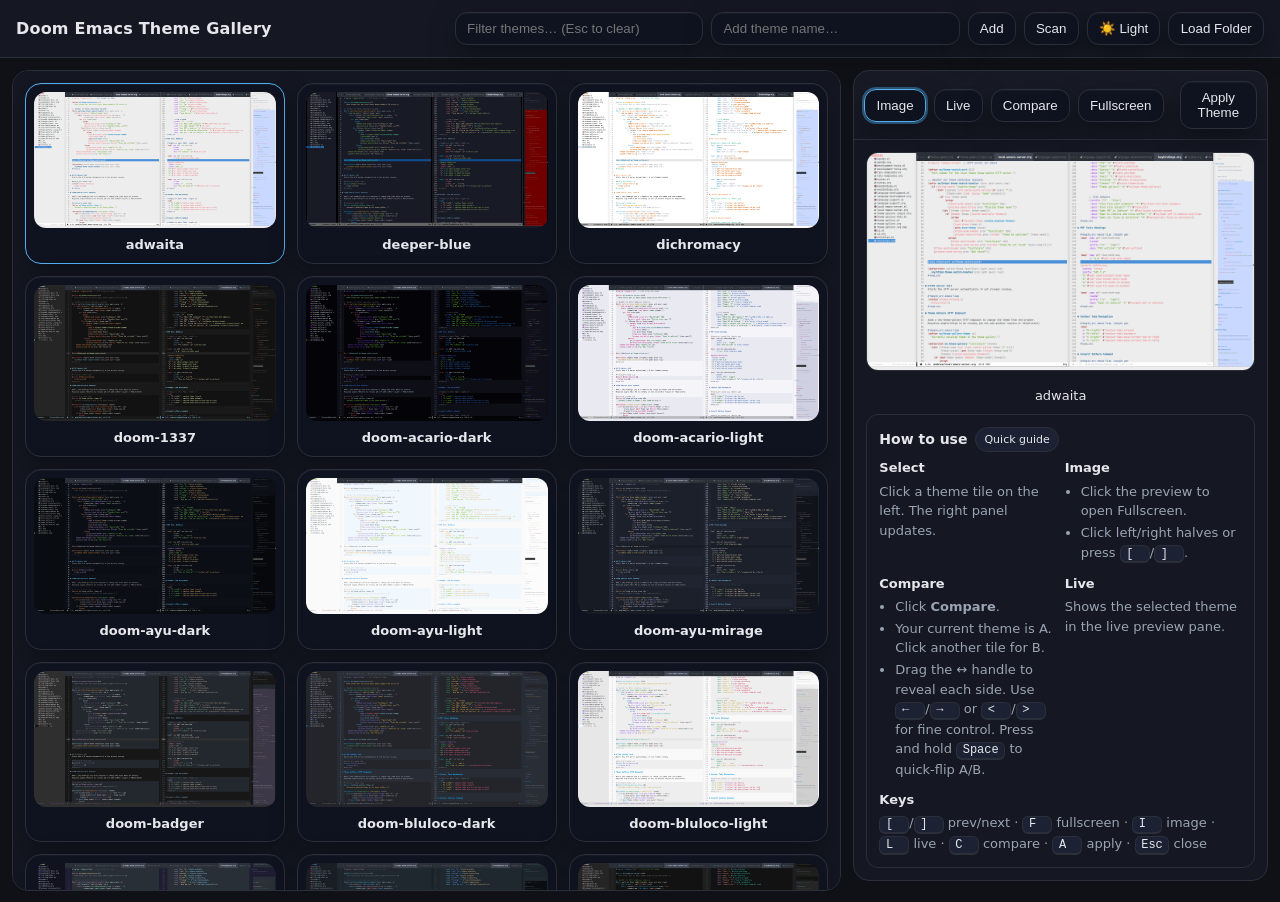
==== commit 4745f7c3: "Merge persistent local theme gallery server" ====
--- a/theme-gallery/index.html
+++ b/theme-gallery/index.html
@@ -159,7 +159,7 @@
       <input id="theme-add-input" type="text" placeholder="Add theme name…"/>
       <button class="toggle" id="theme-add-btn" title="Add theme">Add</button>
       <button class="toggle" id="theme-scan-btn" title="Discover themes">Scan</button>
-      <button class="toggle" id="toggle-theme" title="Toggle page theme"><span class="icon">🌙</span> <span class="label">Dark</span></button>
+      <button class="toggle" id="toggle-theme" title="Switch gallery page to light mode"><span class="icon">☀️</span> <span class="label">Light</span></button>
       <input type="file" id="folder-picker" webkitdirectory multiple accept="image/*" style="display:none"/>
       <button class="toggle" id="folder-btn" title="Load previews from a local folder">Load Folder</button>
     </div>
@@ -277,7 +277,14 @@
     const savedTheme = localStorage.getItem('galleryTheme');
     if (savedTheme==='light' || savedTheme==='dark') setHtmlTheme(savedTheme);
     toggleThemeBtn?.addEventListener('click', ()=>{ const next = document.documentElement.getAttribute('data-theme')==='dark'?'light':'dark'; setHtmlTheme(next); localStorage.setItem('galleryTheme', next); });
-    function setHtmlTheme(t){ document.documentElement.setAttribute('data-theme', t); const ic=toggleThemeBtn?.querySelector('.icon'); const lab=toggleThemeBtn?.querySelector('.label'); if(ic) ic.textContent = t==='dark'?'🌙':'☀️'; if(lab) lab.textContent = t==='dark'?'Dark':'Light'; }
+    function setHtmlTheme(t){
+      document.documentElement.setAttribute('data-theme', t);
+      const ic=toggleThemeBtn?.querySelector('.icon');
+      const lab=toggleThemeBtn?.querySelector('.label');
+      if(ic) ic.textContent = t==='dark'?'☀️':'🌙';
+      if(lab) lab.textContent = t==='dark'?'Light':'Dark';
+      if(toggleThemeBtn) toggleThemeBtn.title = t==='dark' ? 'Switch gallery page to light mode' : 'Switch gallery page to dark mode';
+    }
 
     /* Initial load */
     scanThemes();
@@ -545,9 +552,18 @@
 
     /* Toast + Apply */
     function toast(msg,icon='ℹ️'){ const t=$('#toast'); if(!t) return; t.innerHTML=`<span class="t-ic">${icon}</span><span class="t-msg">${esc(msg)}</span>`; t.classList.add('visible'); clearTimeout(t._h); t._h=setTimeout(()=>t.classList.remove('visible'), 1800); }
-    const APPLY_URL='http://localhost:8123/my-theme-gallery/'; const slug=s=>String(s||'').trim().replace(/\s+/g,'-').toLowerCase();
-    function pingGET(url){ return new Promise(res=>{ const i=new Image(); i.onload=i.onerror=()=>res(); i.src=url+(url.includes('?')?'&':'?')+'_='+Date.now(); setTimeout(res,600); }); }
-    async function applyThemeNow(name){ if(!name) return toast('Select a theme','ℹ️'); await pingGET(APPLY_URL+encodeURIComponent(slug(name))); toast('Theme Applied: '+name,'🎨'); }
+    const APPLY_URL='/my-theme-gallery/'; const slug=s=>String(s||'').trim().replace(/\s+/g,'-').toLowerCase();
+    async function applyThemeNow(name){
+      if(!name) return toast('Select a theme','ℹ️');
+      try{
+        const r = await fetch(APPLY_URL+encodeURIComponent(slug(name)), {cache:'no-store'});
+        const msg = await r.text();
+        if(!r.ok) throw new Error(msg || ('HTTP '+r.status));
+        toast('Theme applied live: '+name,'🎨');
+      }catch(err){
+        toast('Theme apply failed: '+(err?.message || err),'⚠️');
+      }
+    }
     function effectiveApplyName(){ if(mode==='image' && submode==='compare' && cmp){ return (cmp.pos>=0.5 ? (cmp.bName||selectedTheme) : (cmp.aName||selectedTheme)); } return selectedTheme; }
 
     /* Bezier reset animation */
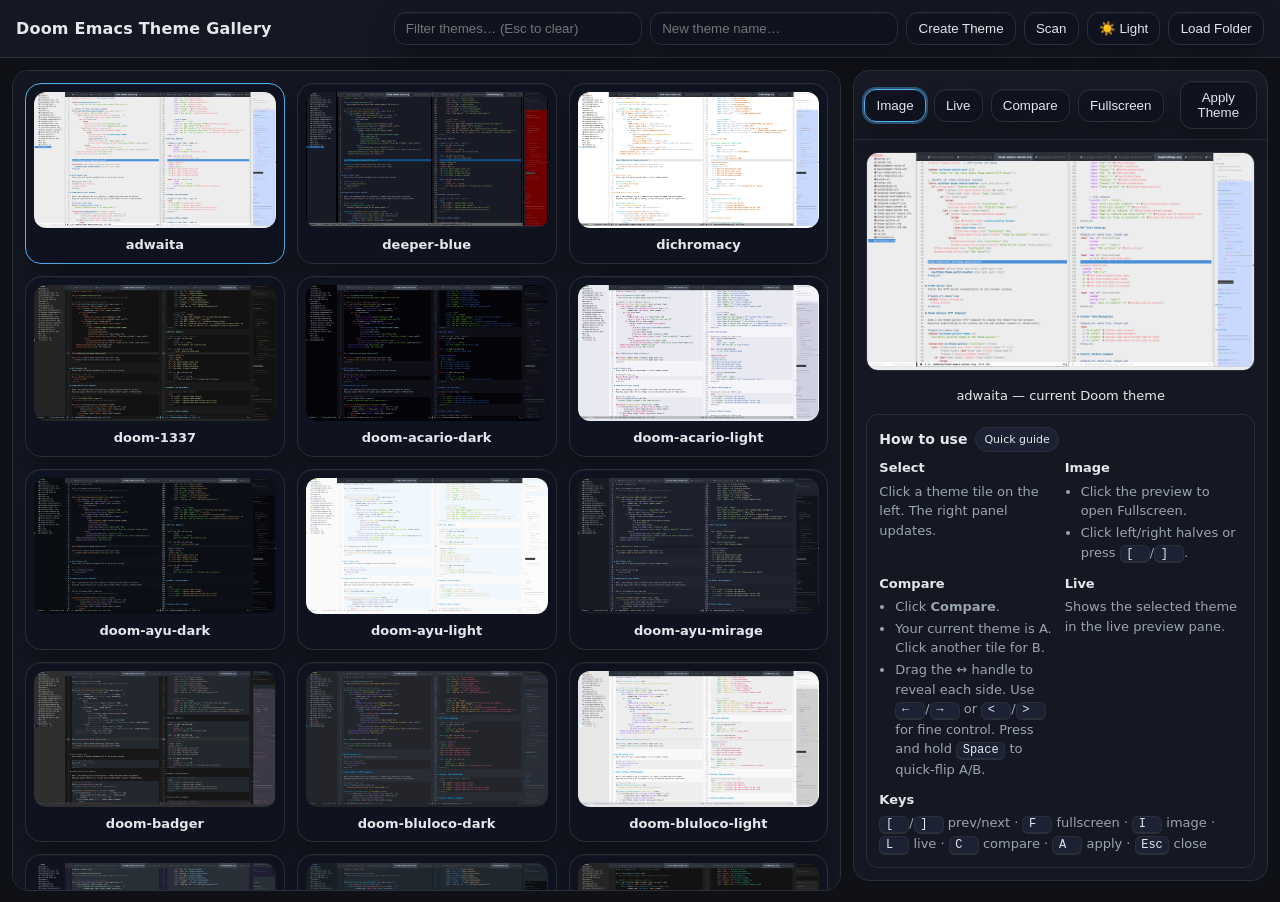
==== commit 07f7e5d4: "Fix Theme Creator layout and transparency controls" ====
--- a/theme-gallery/index.html
+++ b/theme-gallery/index.html
@@ -131,6 +131,10 @@
   #fs-nav-right::before{transform:translate(-50%,-50%) rotate(135deg)}
 
   /* Toast */
+  #toast.error{
+    border-color: color-mix(in oklab,#ff6c6b 70%,var(--border));
+    box-shadow: 0 14px 40px rgba(255,108,107,.25);
+  }
   #toast{
     position:fixed;top:14px;left:50%;transform:translate(-50%,-28px) scale(.98);
     opacity:0;pointer-events:none;background:linear-gradient(180deg,rgba(255,255,255,.14),rgba(255,255,255,.06)),color-mix(in oklab,var(--bg-2) 85%,black 15%);
@@ -149,6 +153,7 @@
   @media (max-width:900px){.content{grid-template-columns:1fr;grid-template-rows:56vh 1fr}.grid-inner{grid-template-columns:repeat(3,minmax(0,1fr))}}
   @media (max-width:640px){.grid-inner{grid-template-columns:repeat(2,minmax(0,1fr))}}
 </style>
+  <link rel="stylesheet" href="./theme-creator.css?v=247">
 </head>
 <body>
 <div class="page">
@@ -156,8 +161,8 @@
     <h2 class="title">Doom Emacs Theme Gallery</h2>
     <div class="bar-actions">
       <input aria-label="Filter themes by name" id="filter-input" placeholder="Filter themes… (Esc to clear)" type="text"/>
-      <input id="theme-add-input" type="text" placeholder="Add theme name…"/>
-      <button class="toggle" id="theme-add-btn" title="Add theme">Add</button>
+      <input id="theme-add-input" type="text" placeholder="New theme name…"/>
+      <button class="toggle" id="theme-add-btn" title="Create a Doom theme">Create Theme</button>
       <button class="toggle" id="theme-scan-btn" title="Discover themes">Scan</button>
       <button class="toggle" id="toggle-theme" title="Switch gallery page to light mode"><span class="icon">☀️</span> <span class="label">Light</span></button>
       <input type="file" id="folder-picker" webkitdirectory multiple accept="image/*" style="display:none"/>
@@ -249,6 +254,43 @@
 
 <script>
 (function(){
+  /* Theme Creator v55 browser error reporter */
+  function reportThemeCreatorError(payload){
+    try{
+      const text = typeof payload === 'string'
+        ? payload
+        : JSON.stringify(payload, Object.getOwnPropertyNames(payload), 2);
+
+      fetch('/my-theme-creator-js-error/?payload=' + encodeURIComponent(String(text).slice(0, 6000)), {
+        cache: 'no-store'
+      }).catch(()=>{});
+    }catch(_){}
+  }
+
+  window.themeCreatorReportError = reportThemeCreatorError;
+
+  window.addEventListener('error', event => {
+    reportThemeCreatorError({
+      context: 'window.error',
+      message: event.message,
+      filename: event.filename,
+      line: event.lineno,
+      column: event.colno,
+      stack: event.error && event.error.stack,
+      version: window.themeCreatorScriptVersion || 'unknown'
+    });
+  });
+
+  window.addEventListener('unhandledrejection', event => {
+    const reason = event.reason;
+    reportThemeCreatorError({
+      context: 'unhandledrejection',
+      message: reason && (reason.message || String(reason)),
+      stack: reason && reason.stack,
+      version: window.themeCreatorScriptVersion || 'unknown'
+    });
+  });
+
   /* ===== Config ===== */
   let PREVIEWS_BASE = 'theme-previews/';
   { const u = new URL(location.href); const p = u.searchParams.get('previews'); if (p) PREVIEWS_BASE = p.endsWith('/')? p : (p+'/'); }
@@ -301,7 +343,52 @@
     /* Filter/Add/Scan */
     filterInput?.addEventListener('input', debounce(applyFilter, 80));
     filterInput?.addEventListener('keydown', e=>{ if(e.key==='Escape'){ filterInput.value=''; applyFilter(); }});
-    btnAdd?.addEventListener('click', ()=>{ const name=(addInput.value||'').trim(); if(!name) return toast('Enter a theme name','ℹ️'); addThemeTile(name, srcFor(name)); toast('Added: '+name,'➕'); });
+    const THEME_CREATOR_ASSET = 'theme-creator.js?v=247';
+
+    function themeCreatorReady(){
+      return typeof window.themeCreatorOpen === 'function';
+    }
+
+    function loadThemeCreatorScript(){
+      return new Promise(resolve => {
+        if(themeCreatorReady()) return resolve(true);
+
+        const script = document.createElement('script');
+        script.src = THEME_CREATOR_ASSET + '&retry=' + Date.now();
+        script.defer = true;
+        script.onload = () => resolve(themeCreatorReady());
+        script.onerror = () => resolve(false);
+        document.head.appendChild(script);
+      });
+    }
+
+    async function openThemeCreatorFromGallery(){
+      const name=(addInput.value||'').trim();
+
+      if(!name){
+        toast('Theme needs a name before it can be created.','⚠️','error');
+        return;
+      }
+
+      if(!themeCreatorReady()){
+        await loadThemeCreatorScript();
+      }
+
+      if(themeCreatorReady() && window.themeCreatorOpen(name)){
+        toast('Creating theme: '+name,'🎨');
+      } else {
+        const detail = window.themeCreatorLastError ? String(window.themeCreatorLastError).slice(0, 180) : 'themeCreatorOpen was not exposed';
+        toast('Theme Creator failed to load: '+detail,'⚠️','error');
+      }
+    }
+
+    btnAdd?.addEventListener('click', openThemeCreatorFromGallery);
+    addInput?.addEventListener('keydown', e=>{
+      if(e.key==='Enter'){
+        e.preventDefault();
+        openThemeCreatorFromGallery();
+      }
+    });
     btnScan?.addEventListener('click', scanThemes);
 
     /* Folder picker */
@@ -369,10 +456,88 @@
       if(resetSel && themeFiles.length){ const first=themeFiles[0]; const name=String(first).replace(/\.(png|jpe?g|webp)$/i,''); const tile=$(`.theme-tile[data-theme="${CSS.escape(name)}"]`); selectTheme(name, PREVIEWS_BASE+first, tile); }
     }
 
+    async function fetchCurrentDoomTheme(){
+      const urls = [
+        '/my-theme-creator-status/',
+        '/my-theme-creator-status'
+      ];
+
+      for(const url of urls){
+        try{
+          const r = await fetch(url, {cache:'no-store'});
+          if(!r.ok) continue;
+          const text = await r.text();
+          const parsed = parseCurrentThemeStatus(text);
+          if(parsed) return parsed;
+        }catch(_){}
+      }
+
+      try{
+        return localStorage.getItem('doom_gallery_selected_theme') || '';
+      }catch(_){
+        return '';
+      }
+    }
+
+    function parseCurrentThemeStatus(text){
+      const raw = String(text || '').trim();
+      if(!raw) return '';
+
+      try{
+        const json = JSON.parse(raw);
+        const value =
+          json.doomTheme ||
+          json.doom_theme ||
+          json.theme ||
+          json.currentTheme ||
+          json.current_theme;
+        if(value) return cleanThemeName(value);
+      }catch(_){}
+
+      const matches = [
+        raw.match(/:doom-theme\\s+['"]?([A-Za-z0-9_-]+)/),
+        raw.match(/doom[-_ ]theme["'\\s:]+([A-Za-z0-9_-]+)/i),
+        raw.match(/current[-_ ]theme["'\\s:]+([A-Za-z0-9_-]+)/i)
+      ].filter(Boolean);
+
+      return matches.length ? cleanThemeName(matches[0][1]) : '';
+    }
+
+    function cleanThemeName(name){
+      return String(name || '')
+        .trim()
+        .replace(/^'+/, '')
+        .replace(/[)"',]+$/, '')
+        .replace(/-preview$/, '');
+    }
+
+    async function selectCurrentDoomThemeOnLoad(){
+      const current = await fetchCurrentDoomTheme();
+      if(!current) return;
+
+      const candidates = [
+        current,
+        current.replace(/^doom-/, 'doom-'),
+        current.replace(/-theme$/, '')
+      ].filter(Boolean);
+
+      for(const name of candidates){
+        const tile = $(`.theme-tile[data-theme="${CSS.escape(name)}"]`);
+        if(tile){
+          selectTheme(name, srcFor(name), tile);
+          setCaption(name + '  — current Doom theme');
+          return;
+        }
+      }
+    }
+
     function scanThemes(){
       fetch(PREVIEWS_BASE+'index.json',{cache:'no-cache'}).then(r=>{ if(!r.ok) throw new Error(); return r.json(); })
-        .then(buildTiles)
-        .catch(()=> toast('index.json not found at '+PREVIEWS_BASE+' — try Load Folder or Add','⚠️'));
+        .then(files => {
+          buildTiles(files);
+          selectCurrentDoomThemeOnLoad();
+        })
+        .catch(()=> toast('index.json not found at '+PREVIEWS_BASE+' — try Load Folder or Create Theme','⚠️','error'));
     }
 
     function loadFromLocalFiles(files){
@@ -618,5 +783,146 @@
   function debounce(fn,ms){ let t; return (...a)=>{ clearTimeout(t); t=setTimeout(()=>fn.apply(null,a),ms); } }
 })();
 </script>
+  <!-- Theme Creator v210 exported opener begin -->
+<script src="./theme-creator.js?v=247"></script>
+<script>
+(function themeCreatorExportedOpenerV210() {
+  function escapeHtml(value) {
+    return String(value ?? "")
+      .replace(/&/g, "&amp;")
+      .replace(/</g, "&lt;")
+      .replace(/>/g, "&gt;")
+      .replace(/"/g, "&quot;")
+      .replace(/'/g, "&#39;");
+  }
+
+  function diagnostic(report) {
+    let modal = document.querySelector(".tc-modal.tc-v210-diagnostic");
+
+    if (!modal) {
+      modal = document.createElement("div");
+      modal.className = "tc-modal tc-v210-diagnostic";
+      document.body.appendChild(modal);
+    }
+
+    modal.hidden = false;
+    modal.style.position = "fixed";
+    modal.style.inset = "0";
+    modal.style.zIndex = "2147483647";
+    modal.style.display = "grid";
+    modal.style.placeItems = "center";
+    modal.style.background = "rgba(0,0,0,.64)";
+
+    modal.innerHTML = `
+      <div style="width:min(78rem,94vw);max-height:90vh;overflow:auto;border:1px solid rgba(255,255,255,.18);border-radius:18px;background:#11111b;color:#cdd6f4;box-shadow:0 24px 80px rgba(0,0,0,.45);font:14px/1.45 system-ui,sans-serif;">
+        <header style="display:flex;justify-content:space-between;align-items:center;gap:1rem;padding:1rem 1.2rem;border-bottom:1px solid rgba(255,255,255,.12);background:#181825;">
+          <div>
+            <h2 style="margin:0;font-size:1.05rem;">Theme Creator v210 diagnostic</h2>
+            <p style="margin:.25rem 0 0;color:#a6adc8;">The full JS loaded, but opening still failed.</p>
+          </div>
+          <button type="button" data-tc-v210-close style="appearance:none;border:1px solid rgba(255,255,255,.18);border-radius:10px;background:#313244;color:#cdd6f4;padding:.45rem .75rem;cursor:pointer;">Close</button>
+        </header>
+        <main style="padding:1rem 1.2rem;">
+          <pre style="white-space:pre-wrap;overflow:auto;max-height:64vh;padding:1rem;border-radius:12px;background:#181825;color:#f38ba8;">${escapeHtml(report)}</pre>
+        </main>
+      </div>
+    `;
+
+    const close = modal.querySelector("[data-tc-v210-close]");
+    if (close) {
+      close.addEventListener("click", () => {
+        modal.hidden = true;
+        modal.style.display = "none";
+      }, { once: true });
+    }
+  }
+
+  function requestedThemeName() {
+    const input = document.querySelector("#theme-add-input");
+    return input && input.value ? input.value : "";
+  }
+
+  function stateReport(extra) {
+    return JSON.stringify({
+      extra,
+      scriptVersion: window.themeCreatorScriptVersion || null,
+      exportState: typeof window.themeCreatorV210ExportState === "function"
+        ? window.themeCreatorV210ExportState()
+        : null,
+      functions: {
+        buildCreator: typeof window.buildCreator,
+        updatePreview: typeof window.updatePreview,
+        openThemeCreator: typeof window.openThemeCreator,
+        themeCreatorOpenThemeCreator: typeof window.themeCreatorOpenThemeCreator,
+        themeCreatorOpen: typeof window.themeCreatorOpen,
+        themeCreatorV210OpenThemeCreator: typeof window.themeCreatorV210OpenThemeCreator,
+      },
+      lastError: window.themeCreatorLastError || null,
+      modalCount: document.querySelectorAll(".tc-modal").length,
+      time: new Date().toISOString(),
+    }, null, 2);
+  }
+
+  function attemptOpen() {
+    const opener =
+      window.themeCreatorV210OpenThemeCreator ||
+      window.themeCreatorOpenThemeCreator ||
+      window.themeCreatorOpen ||
+      window.openThemeCreator;
+
+    if (typeof opener !== "function") {
+      diagnostic(stateReport("No exported Theme Creator opener exists after loading theme-creator.js?v=247."));
+      return true;
+    }
+
+    try {
+      const result = opener(requestedThemeName());
+
+      window.themeCreatorV210LastOpen = {
+        result,
+        lastError: window.themeCreatorLastError || null,
+        time: new Date().toISOString(),
+      };
+
+      if (result === false) {
+        diagnostic(stateReport("Exported opener returned false."));
+      }
+
+      return true;
+    } catch (error) {
+      window.themeCreatorLastError = error && (error.stack || error.message || String(error));
+      diagnostic(stateReport({
+        thrownName: error && error.name,
+        thrownMessage: error && error.message,
+        thrownStack: error && error.stack,
+      }));
+      return true;
+    }
+  }
+
+  document.addEventListener("click", function(event) {
+    const button = event.target && event.target.closest
+      ? event.target.closest("#theme-add-btn")
+      : null;
+
+    if (!button) return;
+
+    const text = String(button.textContent || "").trim();
+    if (!/^Create Theme$/i.test(text)) return;
+
+    event.preventDefault();
+    event.stopPropagation();
+    event.stopImmediatePropagation();
+
+    attemptOpen();
+  }, true);
+
+  window.themeCreatorV210AttemptOpen = attemptOpen;
+  window.themeCreatorV210State = function themeCreatorV210State() {
+    return JSON.parse(stateReport("manual state"));
+  };
+})();
+</script>
+<!-- Theme Creator v210 exported opener end -->
 </body>
 </html>
--- a/theme-gallery/theme-creator.css
+++ b/theme-gallery/theme-creator.css
@@ -0,0 +1,5013 @@
+/* Theme Creator MVP */
+.tc-open-button {
+  position: fixed;
+  right: 24px;
+  bottom: 24px;
+  z-index: 2147483000;
+  padding: 12px 16px;
+  border-radius: 999px;
+  border: 1px solid var(--tc-shell-border, rgba(255,255,255,.18));
+  background: var(--tc-shell-card, var(--card, #1b1b25));
+  color: var(--tc-shell-fg, var(--fg, #f0f0f0));
+  cursor: pointer;
+  box-shadow: 0 14px 38px rgba(0,0,0,.38);
+  font-weight: 700;
+}
+
+.tc-modal[hidden] { display: none; }
+
+.tc-modal {
+  position: fixed;
+  inset: 0;
+  z-index: 9999;
+  background: rgba(0,0,0,.45);
+  display: grid;
+  place-items: center;
+}
+
+.tc-panel {
+  width: 95vw;
+  height: 90vh;
+  max-width: 95vw;
+  max-height: 90vh;
+  overflow: hidden;
+  border-radius: 20px;
+  background: var(--tc-shell-bg, var(--bg, #111119));
+  color: var(--tc-shell-fg, var(--fg, #eeeeee));
+  border: 1px solid var(--tc-shell-border, rgba(255,255,255,.16));
+  box-shadow: 0 28px 110px rgba(0,0,0,.45);
+  display: flex;
+  flex-direction: column;
+}
+
+.tc-header,
+.tc-footer {
+  flex: 0 0 auto;
+  display: flex;
+  align-items: center;
+  justify-content: space-between;
+  gap: 12px;
+  padding: 18px 22px;
+  background: var(--tc-shell-card, var(--card, rgba(255,255,255,.06)));
+  color: var(--tc-shell-fg, var(--fg, inherit));
+  border-bottom: 1px solid var(--tc-shell-border, rgba(255,255,255,.12));
+}
+
+.tc-footer {
+  border-top: 1px solid rgba(255,255,255,.12);
+  border-bottom: 0;
+  justify-content: flex-end;
+}
+
+.tc-body {
+  flex: 1 1 auto;
+  min-height: 0;
+  display: grid;
+  grid-template-columns: minmax(680px, 48%) minmax(0, 1fr);
+  gap: 24px;
+  padding: 20px 24px;
+  overflow: hidden;
+}
+
+.tc-grid {
+  flex: 1 1 auto;
+  min-height: 0;
+  overflow: auto;
+  display: grid;
+  grid-template-columns: minmax(132px, 1fr) 82px minmax(132px, 1fr) 82px;
+  gap: 9px 14px;
+  align-content: start;
+  align-items: center;
+  padding: 12px;
+  border-radius: 16px;
+  background: var(--tc-shell-soft, rgba(255,255,255,.05));
+  border: 1px solid var(--tc-shell-border, rgba(255,255,255,.08));
+}
+
+.tc-fields {
+  min-height: 0;
+  overflow: hidden;
+  padding-right: 8px;
+  scrollbar-gutter: stable;
+  display: flex;
+  flex-direction: column;
+  border-right: 1px solid var(--tc-shell-border, rgba(255,255,255,.08));
+}
+
+.tc-field {
+  flex: 0 0 auto;
+  display: grid;
+  gap: 6px;
+  margin-bottom: 10px;
+}
+
+.tc-field label,
+.tc-grid label {
+  font-size: 12px;
+  line-height: 1.2;
+  opacity: .84;
+  letter-spacing: .015em;
+}
+
+.tc-field input,
+.tc-field textarea,
+.tc-grid input[type="text"] {
+  width: 100%;
+  box-sizing: border-box;
+  padding: 10px 12px;
+  border-radius: 12px;
+  border: 1px solid var(--tc-shell-border, rgba(255,255,255,.14));
+  background: var(--tc-shell-input, rgba(255,255,255,.055));
+  color: var(--tc-shell-fg, inherit);
+  outline: none;
+  transition: border-color .15s ease, background .15s ease, box-shadow .15s ease;
+}
+
+.tc-grid input[type="color"] {
+  width: 82px;
+  height: 34px;
+  padding: 3px;
+  border-radius: 12px;
+  border: 1px solid var(--tc-shell-border, rgba(255,255,255,.16));
+  background: var(--tc-shell-input, rgba(255,255,255,.06));
+  cursor: pointer;
+  transition: transform .12s ease, border-color .15s ease, box-shadow .15s ease;
+}
+
+.tc-button {
+  border: 1px solid var(--tc-shell-border, rgba(255,255,255,.18));
+  background: var(--tc-shell-button, rgba(255,255,255,.08));
+  color: var(--tc-shell-fg, inherit);
+  padding: 9px 12px;
+  border-radius: 10px;
+  cursor: pointer;
+}
+
+.tc-button.primary {
+  background: #5b8cff;
+  color: #0b1020;
+  border-color: transparent;
+  font-weight: 700;
+}
+
+.tc-preview {
+  border-radius: 14px;
+  overflow: hidden;
+  border: 1px solid var(--tc-preview-border, rgba(255,255,255,.14));
+  background: var(--tc-preview-bg, #101018);
+  color: var(--tc-preview-fg, #e8e8f0);
+  min-height: 0;
+  display: flex;
+  flex-direction: column;
+}
+
+.tc-preview-title {
+  display: grid;
+  grid-template-columns: 1fr;
+  gap: 10px;
+  padding: 12px;
+  background: var(--tc-preview-tab-bg, #171728);
+  color: var(--tc-preview-tab-fg, #e8e8f0);
+  border-bottom: 1px solid var(--tc-preview-border, rgba(255,255,255,.12));
+}
+
+.tc-preview-heading {
+  display: flex;
+  align-items: baseline;
+  justify-content: space-between;
+  gap: 12px;
+  font-weight: 700;
+}
+
+.tc-preview-heading small {
+  font-weight: 500;
+  opacity: .72;
+}
+
+.tc-preview-tabs {
+  display: flex;
+  flex-wrap: wrap;
+  gap: 8px;
+}
+
+.tc-preview-tab {
+  border: 1px solid var(--tc-preview-border, rgba(255,255,255,.16));
+  background: var(--tc-preview-tab-inactive, rgba(255,255,255,.06));
+  color: var(--tc-preview-tab-muted, inherit);
+  padding: 7px 10px;
+  border-radius: 999px;
+  cursor: pointer;
+  font-size: 12px;
+}
+
+.tc-preview-tab.is-active {
+  background: var(--tc-preview-tab-active, #82aaff);
+  color: var(--tc-preview-tab-active-fg, #0b1020);
+  border-color: var(--tc-preview-accent, transparent);
+  font-weight: 700;
+}
+
+.tc-code {
+  margin: 0;
+  flex: 1 1 auto;
+  min-height: 0;
+  padding: 0;
+  white-space: normal;
+  overflow: auto;
+  background: var(--tc-preview-bg, #101018);
+  color: var(--tc-preview-fg, #e8e8f0);
+  caret-color: var(--tc-preview-cursor, #82aaff);
+  font-family: ui-monospace, SFMono-Regular, Menlo, Consolas, monospace;
+  font-size: 13px;
+  line-height: 1.55;
+}
+
+
+.tc-field input:focus,
+.tc-field textarea:focus {
+  border-color: rgba(130,170,255,.72);
+  background: rgba(255,255,255,.075);
+  box-shadow: 0 0 0 3px rgba(130,170,255,.16);
+}
+
+.tc-grid input[type="color"]:hover {
+  transform: translateY(-1px);
+  border-color: rgba(130,170,255,.62);
+  box-shadow: 0 6px 18px rgba(0,0,0,.24);
+}
+
+.tc-grid input[type="color"]::-webkit-color-swatch-wrapper {
+  padding: 0;
+}
+
+.tc-grid input[type="color"]::-webkit-color-swatch {
+  border: 0;
+  border-radius: 9px;
+}
+
+.tc-grid input[type="color"]::-moz-color-swatch {
+  border: 0;
+  border-radius: 9px;
+}
+
+.tc-grid label:nth-child(4n+1),
+.tc-grid label:nth-child(4n+3) {
+  padding-left: 2px;
+}
+
+.tc-fields::-webkit-scrollbar,
+.tc-code::-webkit-scrollbar {
+  width: 10px;
+  height: 10px;
+}
+
+.tc-fields::-webkit-scrollbar-thumb,
+.tc-code::-webkit-scrollbar-thumb {
+  border-radius: 999px;
+  background: rgba(255,255,255,.18);
+  border: 2px solid transparent;
+  background-clip: padding-box;
+}
+
+.tc-fields::-webkit-scrollbar-thumb:hover,
+.tc-code::-webkit-scrollbar-thumb:hover {
+  background: rgba(255,255,255,.28);
+  border: 2px solid transparent;
+  background-clip: padding-box;
+}
+
+
+.tc-preview-modeline {
+  flex: 0 0 auto;
+  min-height: 30px;
+  display: flex;
+  align-items: center;
+  justify-content: space-between;
+  gap: 14px;
+  padding: 7px 12px;
+  border-top: 1px solid var(--tc-preview-border, rgba(255,255,255,.18));
+  background: var(--tc-preview-modeline, #232338);
+  color: var(--tc-preview-fg, #e8e8f0);
+  font-family: ui-monospace, SFMono-Regular, Menlo, Consolas, monospace;
+  font-size: 12px;
+  line-height: 1.2;
+  white-space: nowrap;
+  overflow: hidden;
+}
+
+.tc-preview-modeline-left,
+.tc-preview-modeline-right {
+  display: flex;
+  align-items: center;
+  gap: 10px;
+  min-width: 0;
+}
+
+.tc-preview-modeline-left {
+  overflow: hidden;
+  text-overflow: ellipsis;
+}
+
+.tc-preview-modeline-pill {
+  display: inline-flex;
+  align-items: center;
+  padding: 2px 7px;
+  border-radius: 999px;
+  background: rgba(255,255,255,.12);
+  font-weight: 700;
+}
+
+
+.tc-code-line {
+  display: block;
+  min-height: 1.55em;
+  margin-left: -20px;
+  margin-right: -20px;
+  padding-left: 17px;
+  padding-right: 20px;
+  border-left: 3px solid transparent;
+  box-sizing: border-box;
+}
+
+.tc-code-line.is-current {
+  background: var(--tc-preview-hl-line, rgba(130,170,255,.18));
+  border-left-color: var(--tc-preview-accent, #82aaff);
+}
+
+
+.tc-colour-heading {
+  flex: 0 0 auto;
+  display: flex;
+  align-items: baseline;
+  justify-content: space-between;
+  gap: 12px;
+  margin: 10px 0 8px;
+  color: var(--tc-shell-fg, inherit);
+}
+
+.tc-colour-heading strong {
+  font-size: 13px;
+}
+
+.tc-colour-heading span {
+  font-size: 12px;
+  opacity: .68;
+}
+
+.tc-fields {
+  border-right: 1px solid var(--tc-shell-border, rgba(255,255,255,.08));
+}
+
+
+.tc-role-chip {
+  display: inline-block;
+  min-width: 15ch;
+  margin: 1px 6px 1px 0;
+  padding: 1px 7px;
+  border-radius: 999px;
+  border: 1px solid var(--tc-preview-border, rgba(255,255,255,.14));
+  background: var(--chip-bg, transparent);
+  color: var(--chip-fg, inherit);
+  font-weight: 600;
+}
+
+.tc-role-chip.wide {
+  min-width: 22ch;
+}
+
+.tc-role-rule {
+  display: inline-block;
+  width: 28ch;
+  height: 1.1em;
+  vertical-align: -0.18em;
+  border-left: 3px solid var(--tc-preview-accent, #82aaff);
+  background: var(--chip-bg, transparent);
+}
+
+.tc-code .tc-cursor-demo {
+  display: inline-block;
+  width: .62em;
+  height: 1.05em;
+  margin-left: 2px;
+  vertical-align: -0.16em;
+  background: var(--tc-preview-cursor, #82aaff);
+}
+
+.tc-code .tc-popup-demo {
+  display: inline-block;
+  padding: 2px 8px;
+  border-radius: 7px;
+  border: 1px solid var(--tc-preview-border, rgba(255,255,255,.16));
+  background: var(--tc-preview-popup-bg, #171728);
+  color: var(--tc-preview-fg, #e8e8f0);
+}
+
+.tc-code .tc-popup-selected-demo {
+  display: inline-block;
+  padding: 2px 8px;
+  border-radius: 7px;
+  background: var(--tc-preview-popup-selected, #303044);
+  color: var(--tc-preview-fg, #e8e8f0);
+}
+
+.tc-code .tc-search-demo {
+  display: inline-block;
+  padding: 0 5px;
+  border-radius: 4px;
+  background: var(--tc-preview-search-match, #4a3f1f);
+  color: var(--tc-preview-fg, #e8e8f0);
+}
+
+.tc-code .tc-search-current-demo {
+  display: inline-block;
+  padding: 0 5px;
+  border-radius: 4px;
+  background: var(--tc-preview-search-current, #ecbe7b);
+  color: var(--tc-preview-bg, #101018);
+  font-weight: 700;
+}
+
+.tc-code .tc-diff-added {
+  display: inline-block;
+  min-width: 32ch;
+  background: var(--tc-preview-diff-added, #203820);
+  color: var(--tc-preview-success, #98be65);
+}
+
+.tc-code .tc-diff-removed {
+  display: inline-block;
+  min-width: 32ch;
+  background: var(--tc-preview-diff-removed, #3a1f1f);
+  color: var(--tc-preview-error, #ff6c6b);
+}
+
+.tc-code .tc-diff-changed {
+  display: inline-block;
+  min-width: 32ch;
+  background: var(--tc-preview-diff-changed, #3a321f);
+  color: var(--tc-preview-warning, #ecbe7b);
+}
+
+
+.tc-grid::-webkit-scrollbar {
+  width: 10px;
+  height: 10px;
+}
+
+.tc-grid::-webkit-scrollbar-thumb {
+  border-radius: 999px;
+  background: rgba(255,255,255,.18);
+  border: 2px solid transparent;
+  background-clip: padding-box;
+}
+
+.tc-grid::-webkit-scrollbar-thumb:hover {
+  background: rgba(255,255,255,.28);
+  border: 2px solid transparent;
+  background-clip: padding-box;
+}
+
+.tc-muted { opacity: .7; }
+
+.tc-status {
+  margin-right: auto;
+  opacity: .82;
+  font-size: 13px;
+}
+
+@media (max-width: 980px) {
+  .tc-panel {
+    width: 94vw;
+    height: 94vh;
+    max-width: 94vw;
+    max-height: 94vh;
+  }
+
+  .tc-body {
+    grid-template-columns: 1fr;
+    overflow: auto;
+  }
+
+  .tc-grid {
+    grid-template-columns: minmax(120px, 1fr) 92px;
+    gap: 12px 14px;
+    max-height: 42vh;
+  }
+
+  .tc-preview {
+    min-height: 420px;
+  }
+
+  .tc-code {
+    min-height: 320px;
+  }
+}
+  .tc-preview { min-height: 420px; }
+  .tc-code { min-height: 320px; }
+}
+
+
+.tc-code-split {
+  display: grid;
+  grid-template-columns: minmax(0, 1fr) minmax(280px, 38%);
+  min-height: 100%;
+}
+
+.tc-code-pane {
+  min-width: 0;
+  padding: 16px 0 18px;
+  overflow: visible;
+}
+
+.tc-code-pane + .tc-code-pane {
+  border-left: 1px solid var(--tc-preview-border, rgba(255,255,255,.14));
+  background: color-mix(in srgb, var(--tc-preview-bg, #101018) 92%, var(--tc-preview-bg-alt, #171728));
+}
+
+.tc-code-pane-title {
+  display: grid;
+  grid-template-columns: 4.5ch minmax(0, 1fr);
+  gap: 10px;
+  padding: 0 18px 8px 0;
+  color: var(--tc-preview-comments, #7f849c);
+  font-weight: 700;
+}
+
+.tc-code-line {
+  display: grid;
+  grid-template-columns: 4.5ch minmax(0, 1fr);
+  gap: 10px;
+  min-height: 1.55em;
+  padding-right: 18px;
+  border-left: 3px solid transparent;
+  box-sizing: border-box;
+}
+
+.tc-code-line-number {
+  user-select: none;
+  text-align: right;
+  color: var(--tc-preview-line-number, #565f89);
+  background: var(--tc-preview-fringe, transparent);
+  padding-right: 4px;
+}
+
+.tc-code-line-content {
+  min-width: 0;
+  white-space: pre;
+}
+
+.tc-code-line.is-current {
+  background: var(--tc-preview-hl-line, rgba(130,170,255,.18));
+  border-left-color: var(--tc-preview-accent, #82aaff);
+}
+
+.tc-code-line.is-current .tc-code-line-number {
+  color: var(--tc-preview-line-number-current, #ffffff);
+  font-weight: 700;
+}
+
+.tc-code-line.diff-added .tc-code-line-content {
+  background: var(--tc-preview-diff-added, #203820);
+  color: var(--tc-preview-success, #98be65);
+}
+
+.tc-code-line.diff-removed .tc-code-line-content {
+  background: var(--tc-preview-diff-removed, #3a1f1f);
+  color: var(--tc-preview-error, #ff6c6b);
+}
+
+.tc-code-line.diff-changed .tc-code-line-content {
+  background: var(--tc-preview-diff-changed, #3a321f);
+  color: var(--tc-preview-warning, #ecbe7b);
+}
+
+.tc-code ::selection,
+.tc-code-line-content::selection,
+.tc-code-line-content *::selection {
+  background: var(--tc-preview-region, #303044);
+  color: var(--tc-preview-fg, #e8e8f0);
+}
+
+.tc-code .tc-cursor-demo {
+  display: inline-block;
+  width: .62em;
+  height: 1.05em;
+  margin-left: 2px;
+  vertical-align: -0.16em;
+  background: var(--tc-preview-cursor, #82aaff);
+}
+
+.tc-code .tc-popup-demo {
+  display: inline-block;
+  padding: 1px 7px;
+  border-radius: 7px;
+  border: 1px solid var(--tc-preview-border, rgba(255,255,255,.16));
+  background: var(--tc-preview-popup-bg, #171728);
+  color: var(--tc-preview-fg, #e8e8f0);
+}
+
+.tc-code .tc-popup-selected-demo {
+  display: inline-block;
+  padding: 1px 7px;
+  border-radius: 7px;
+  background: var(--tc-preview-popup-selected, #303044);
+  color: var(--tc-preview-fg, #e8e8f0);
+}
+
+.tc-code .tc-search-demo {
+  display: inline-block;
+  padding: 0 5px;
+  border-radius: 4px;
+  background: var(--tc-preview-search-match, #4a3f1f);
+  color: var(--tc-preview-fg, #e8e8f0);
+}
+
+.tc-code .tc-search-current-demo {
+  display: inline-block;
+  padding: 0 5px;
+  border-radius: 4px;
+  background: var(--tc-preview-search-current, #ecbe7b);
+  color: var(--tc-preview-bg, #101018);
+  font-weight: 700;
+}
+
+@media (max-width: 1100px) {
+  .tc-code-split {
+    grid-template-columns: 1fr;
+  }
+
+  .tc-code-pane + .tc-code-pane {
+    border-left: 0;
+    border-top: 1px solid var(--tc-preview-border, rgba(255,255,255,.14));
+  }
+}
+
+
+/* Forced split preview layout */
+.tc-code-split {
+  display: grid;
+  grid-template-columns: minmax(0, 62%) minmax(320px, 38%);
+  min-height: 100%;
+  height: 100%;
+}
+
+.tc-code-pane {
+  min-width: 0;
+  padding: 0 0 18px;
+  overflow: auto;
+}
+
+.tc-code-pane + .tc-code-pane {
+  border-left: 2px solid var(--tc-preview-border, rgba(255,255,255,.18));
+  background: color-mix(in srgb, var(--tc-preview-bg, #101018) 90%, var(--tc-preview-bg-alt, #171728));
+}
+
+.tc-code-pane-title {
+  position: sticky;
+  top: 0;
+  z-index: 2;
+  display: grid;
+  grid-template-columns: 4.5ch minmax(0, 1fr);
+  gap: 10px;
+  padding: 8px 18px 8px 0;
+  background: var(--tc-preview-modeline, #232338);
+  color: var(--tc-preview-fg, #e8e8f0);
+  border-bottom: 1px solid var(--tc-preview-border, rgba(255,255,255,.18));
+  font-weight: 700;
+}
+
+.tc-code-line {
+  display: grid;
+  grid-template-columns: 4.5ch minmax(0, 1fr);
+  gap: 10px;
+  min-height: 1.55em;
+  padding-right: 18px;
+  border-left: 3px solid transparent;
+  box-sizing: border-box;
+}
+
+.tc-code-line-number {
+  user-select: none;
+  text-align: right;
+  color: var(--tc-preview-line-number, #565f89);
+  background: var(--tc-preview-fringe, transparent);
+  padding-right: 4px;
+}
+
+.tc-code-line-content {
+  min-width: 0;
+  white-space: pre;
+}
+
+.tc-code-line.is-current {
+  background: var(--tc-preview-hl-line, rgba(130,170,255,.18));
+  border-left-color: var(--tc-preview-accent, #82aaff);
+}
+
+.tc-code-line.is-current .tc-code-line-number {
+  color: var(--tc-preview-line-number-current, #ffffff);
+  font-weight: 700;
+}
+
+.tc-code-line.diff-added .tc-code-line-content {
+  background: var(--tc-preview-diff-added, #203820);
+  color: var(--tc-preview-success, #98be65);
+}
+
+.tc-code-line.diff-removed .tc-code-line-content {
+  background: var(--tc-preview-diff-removed, #3a1f1f);
+  color: var(--tc-preview-error, #ff6c6b);
+}
+
+.tc-code-line.diff-changed .tc-code-line-content {
+  background: var(--tc-preview-diff-changed, #3a321f);
+  color: var(--tc-preview-warning, #ecbe7b);
+}
+
+.tc-code ::selection,
+.tc-code-line-content::selection,
+.tc-code-line-content *::selection {
+  background: var(--tc-preview-region, #303044);
+  color: var(--tc-preview-fg, #e8e8f0);
+}
+
+.tc-code .tc-cursor-demo {
+  display: inline-block;
+  width: .62em;
+  height: 1.05em;
+  margin-left: 2px;
+  vertical-align: -0.16em;
+  background: var(--tc-preview-cursor, #82aaff);
+}
+
+.tc-code .tc-popup-demo {
+  display: inline-block;
+  padding: 1px 7px;
+  border-radius: 7px;
+  border: 1px solid var(--tc-preview-border, rgba(255,255,255,.16));
+  background: var(--tc-preview-popup-bg, #171728);
+  color: var(--tc-preview-fg, #e8e8f0);
+}
+
+.tc-code .tc-popup-selected-demo {
+  display: inline-block;
+  padding: 1px 7px;
+  border-radius: 7px;
+  background: var(--tc-preview-popup-selected, #303044);
+  color: var(--tc-preview-fg, #e8e8f0);
+}
+
+.tc-code .tc-search-demo {
+  display: inline-block;
+  padding: 0 5px;
+  border-radius: 4px;
+  background: var(--tc-preview-search-match, #4a3f1f);
+  color: var(--tc-preview-fg, #e8e8f0);
+}
+
+.tc-code .tc-search-current-demo {
+  display: inline-block;
+  padding: 0 5px;
+  border-radius: 4px;
+  background: var(--tc-preview-search-current, #ecbe7b);
+  color: var(--tc-preview-bg, #101018);
+  font-weight: 700;
+}
+
+@media (max-width: 900px) {
+  .tc-code-split {
+    grid-template-columns: 1fr;
+  }
+
+  .tc-code-pane + .tc-code-pane {
+    border-left: 0;
+    border-top: 2px solid var(--tc-preview-border, rgba(255,255,255,.18));
+  }
+}
+
+/* Known-good Theme Creator rescue layer */
+.tc-open-button {
+  position: fixed !important;
+  right: 24px !important;
+  bottom: 24px !important;
+  z-index: 2147483000 !important;
+  padding: 12px 16px !important;
+  border-radius: 999px !important;
+  font-weight: 700 !important;
+}
+
+.tc-panel {
+  width: 95vw !important;
+  height: 90vh !important;
+  max-width: 95vw !important;
+  max-height: 90vh !important;
+}
+
+.tc-code {
+  padding: 0 !important;
+  white-space: normal !important;
+  background: var(--tc-preview-bg, #101018) !important;
+  color: var(--tc-preview-fg, #e8e8f0) !important;
+}
+
+.tc-code-split {
+  display: grid !important;
+  grid-template-columns: minmax(0, 62%) minmax(320px, 38%) !important;
+  min-height: 100% !important;
+  height: 100% !important;
+}
+
+.tc-code-pane {
+  min-width: 0 !important;
+  padding: 0 0 18px !important;
+  overflow: auto !important;
+}
+
+.tc-code-pane + .tc-code-pane {
+  border-left: 2px solid var(--tc-preview-border, rgba(255,255,255,.18)) !important;
+  background: var(--tc-preview-bg-alt, #171728) !important;
+}
+
+.tc-code-pane-title {
+  position: sticky !important;
+  top: 0 !important;
+  z-index: 2 !important;
+  display: grid !important;
+  grid-template-columns: 4.5ch minmax(0, 1fr) !important;
+  gap: 10px !important;
+  padding: 8px 18px 8px 0 !important;
+  background: var(--tc-preview-modeline, #232338) !important;
+  color: var(--tc-preview-fg, #e8e8f0) !important;
+  border-bottom: 1px solid var(--tc-preview-border, rgba(255,255,255,.18)) !important;
+  font-weight: 700 !important;
+}
+
+.tc-code-line {
+  display: grid !important;
+  grid-template-columns: 4.5ch minmax(0, 1fr) !important;
+  gap: 10px !important;
+  min-height: 1.55em !important;
+  padding-right: 18px !important;
+  border-left: 3px solid transparent !important;
+  box-sizing: border-box !important;
+}
+
+.tc-code-line-number {
+  user-select: none !important;
+  text-align: right !important;
+  color: var(--tc-preview-line-number, #565f89) !important;
+  background: var(--tc-preview-fringe, transparent) !important;
+  padding-right: 4px !important;
+}
+
+.tc-code-line-content {
+  min-width: 0 !important;
+  white-space: pre !important;
+}
+
+.tc-code-line.is-current {
+  background: var(--tc-preview-hl-line, rgba(130,170,255,.18)) !important;
+  border-left-color: var(--tc-preview-accent, #82aaff) !important;
+}
+
+.tc-code-line.is-current .tc-code-line-number {
+  color: var(--tc-preview-line-number-current, #ffffff) !important;
+  font-weight: 700 !important;
+}
+
+.tc-code-line.diff-added .tc-code-line-content {
+  background: var(--tc-preview-diff-added, #203820) !important;
+  color: var(--tc-preview-success, #98be65) !important;
+}
+
+.tc-code-line.diff-removed .tc-code-line-content {
+  background: var(--tc-preview-diff-removed, #3a1f1f) !important;
+  color: var(--tc-preview-error, #ff6c6b) !important;
+}
+
+.tc-code-line.diff-changed .tc-code-line-content {
+  background: var(--tc-preview-diff-changed, #3a321f) !important;
+  color: var(--tc-preview-warning, #ecbe7b) !important;
+}
+
+.tc-code ::selection,
+.tc-code-line-content::selection,
+.tc-code-line-content *::selection {
+  background: var(--tc-preview-region, #303044) !important;
+  color: var(--tc-preview-fg, #e8e8f0) !important;
+}
+
+.tc-code .tc-cursor-demo {
+  display: inline-block !important;
+  width: .62em !important;
+  height: 1.05em !important;
+  margin-left: 2px !important;
+  vertical-align: -0.16em !important;
+  background: var(--tc-preview-cursor, #82aaff) !important;
+}
+
+.tc-code .tc-popup-demo {
+  display: inline-block !important;
+  padding: 1px 7px !important;
+  border-radius: 7px !important;
+  border: 1px solid var(--tc-preview-border, rgba(255,255,255,.16)) !important;
+  background: var(--tc-preview-popup-bg, #171728) !important;
+  color: var(--tc-preview-fg, #e8e8f0) !important;
+}
+
+.tc-code .tc-popup-selected-demo {
+  display: inline-block !important;
+  padding: 1px 7px !important;
+  border-radius: 7px !important;
+  background: var(--tc-preview-popup-selected, #303044) !important;
+  color: var(--tc-preview-fg, #e8e8f0) !important;
+}
+
+.tc-code .tc-search-demo {
+  display: inline-block !important;
+  padding: 0 5px !important;
+  border-radius: 4px !important;
+  background: var(--tc-preview-search-match, #4a3f1f) !important;
+  color: var(--tc-preview-fg, #e8e8f0) !important;
+}
+
+.tc-code .tc-search-current-demo {
+  display: inline-block !important;
+  padding: 0 5px !important;
+  border-radius: 4px !important;
+  background: var(--tc-preview-search-current, #ecbe7b) !important;
+  color: var(--tc-preview-bg, #101018) !important;
+  font-weight: 700 !important;
+}
+
+@media (max-width: 900px) {
+  .tc-code-split {
+    grid-template-columns: 1fr !important;
+  }
+
+  .tc-code-pane + .tc-code-pane {
+    border-left: 0 !important;
+    border-top: 2px solid var(--tc-preview-border, rgba(255,255,255,.18)) !important;
+  }
+}
+
+
+/* Theme Creator wider code preview layout */
+.tc-body {
+  grid-template-columns: clamp(300px, 24vw, 380px) minmax(0, 1fr) !important;
+  gap: 16px !important;
+  min-width: 0 !important;
+}
+
+.tc-fields {
+  min-width: 0 !important;
+  padding-right: 6px !important;
+}
+
+.tc-field {
+  margin-bottom: 8px !important;
+}
+
+.tc-colour-heading {
+  margin: 8px 0 7px !important;
+}
+
+.tc-colour-heading span {
+  font-size: 11px !important;
+  white-space: nowrap !important;
+}
+
+.tc-grid {
+  grid-template-columns: minmax(94px, 1fr) 54px minmax(94px, 1fr) 54px !important;
+  gap: 7px 8px !important;
+  padding: 9px !important;
+}
+
+.tc-grid label {
+  min-width: 0 !important;
+  font-size: 11px !important;
+  line-height: 1.2 !important;
+}
+
+.tc-grid input[type="color"] {
+  width: 50px !important;
+  min-width: 50px !important;
+  height: 30px !important;
+  padding: 2px !important;
+}
+
+.tc-preview {
+  min-width: 0 !important;
+}
+
+.tc-code-split {
+  grid-template-columns: minmax(0, 1fr) minmax(0, 1fr) !important;
+}
+
+.tc-code-pane {
+  min-width: 0 !important;
+  overflow-x: hidden !important;
+  overflow-y: auto !important;
+}
+
+.tc-code-line {
+  grid-template-columns: 3.8ch minmax(0, 1fr) !important;
+  gap: 8px !important;
+  padding-right: 10px !important;
+}
+
+.tc-code-pane-title {
+  grid-template-columns: 3.8ch minmax(0, 1fr) !important;
+  gap: 8px !important;
+  padding-right: 10px !important;
+}
+
+.tc-code-line-content {
+  min-width: 0 !important;
+  white-space: pre-wrap !important;
+  overflow-wrap: anywhere !important;
+  word-break: normal !important;
+}
+
+.tc-code {
+  overflow-x: hidden !important;
+}
+
+@media (max-width: 1250px) {
+  .tc-body {
+    grid-template-columns: clamp(280px, 27vw, 340px) minmax(0, 1fr) !important;
+  }
+
+  .tc-grid {
+    grid-template-columns: minmax(120px, 1fr) 54px !important;
+  }
+}
+
+
+/* Theme Creator adjusted controls width and same-theme compare panes */
+.tc-body {
+  grid-template-columns: clamp(340px, 28vw, 440px) minmax(0, 1fr) !important;
+  gap: 16px !important;
+  min-width: 0 !important;
+}
+
+.tc-fields {
+  min-width: 0 !important;
+  padding-right: 8px !important;
+}
+
+.tc-grid {
+  grid-template-columns: minmax(112px, 1fr) 58px minmax(112px, 1fr) 58px !important;
+  gap: 8px 10px !important;
+  padding: 10px !important;
+}
+
+.tc-grid label {
+  min-width: 0 !important;
+  font-size: 11.5px !important;
+  line-height: 1.25 !important;
+}
+
+.tc-grid input[type="color"] {
+  width: 54px !important;
+  min-width: 54px !important;
+  height: 31px !important;
+  padding: 2px !important;
+}
+
+/* A and B are two buffers in the same theme. Only diff lines differ. */
+.tc-code-pane {
+  background: var(--tc-preview-bg, #101018) !important;
+  color: var(--tc-preview-fg, #e8e8f0) !important;
+}
+
+.tc-code-pane + .tc-code-pane {
+  border-left: 2px solid var(--tc-preview-border, rgba(255,255,255,.18)) !important;
+  background: var(--tc-preview-bg, #101018) !important;
+  color: var(--tc-preview-fg, #e8e8f0) !important;
+}
+
+.tc-code-pane-title {
+  background: var(--tc-preview-modeline, #232338) !important;
+  color: var(--tc-preview-fg, #e8e8f0) !important;
+}
+
+.tc-code-line-content {
+  min-width: 0 !important;
+  white-space: pre-wrap !important;
+  overflow-wrap: anywhere !important;
+}
+
+.tc-code-pane,
+.tc-code {
+  overflow-x: hidden !important;
+}
+
+@media (max-width: 1250px) {
+  .tc-body {
+    grid-template-columns: clamp(320px, 31vw, 400px) minmax(0, 1fr) !important;
+  }
+
+  .tc-grid {
+    grid-template-columns: minmax(130px, 1fr) 58px !important;
+  }
+}
+
+
+/* Same-line A/B diff colouring */
+.tc-code-line.diff-added {
+  background: var(--tc-preview-diff-added, #203820) !important;
+}
+
+.tc-code-line.diff-removed {
+  background: var(--tc-preview-diff-removed, #3a1f1f) !important;
+}
+
+.tc-code-line.diff-changed {
+  background: var(--tc-preview-diff-changed, #3a321f) !important;
+}
+
+.tc-code-line.diff-added .tc-code-line-content {
+  color: var(--tc-preview-success, #98be65) !important;
+}
+
+.tc-code-line.diff-removed .tc-code-line-content {
+  color: var(--tc-preview-error, #ff6c6b) !important;
+}
+
+.tc-code-line.diff-changed .tc-code-line-content {
+  color: var(--tc-preview-warning, #ecbe7b) !important;
+}
+
+.tc-code-line.is-current.diff-added,
+.tc-code-line.is-current.diff-removed,
+.tc-code-line.is-current.diff-changed {
+  box-shadow: inset 0 0 0 9999px color-mix(in srgb, var(--tc-preview-hl-line, transparent) 28%, transparent);
+}
+
+
+/* Mirrored A/B selection region */
+.tc-code-line.is-selected .tc-code-line-content {
+  background: var(--tc-preview-region, #303044) !important;
+  color: var(--tc-preview-fg, #e8e8f0) !important;
+  outline: 1px solid color-mix(in srgb, var(--tc-preview-region, #303044) 70%, var(--tc-preview-fg, #e8e8f0)) !important;
+  outline-offset: -1px !important;
+}
+
+.tc-code-line.is-selected .tc-code-line-number {
+  background: var(--tc-preview-region, #303044) !important;
+  color: var(--tc-preview-line-number-current, #ffffff) !important;
+  font-weight: 700 !important;
+}
+
+.tc-code-line.is-selected.diff-added,
+.tc-code-line.is-selected.diff-removed,
+.tc-code-line.is-selected.diff-changed {
+  box-shadow:
+    inset 0 0 0 9999px color-mix(in srgb, var(--tc-preview-region, #303044) 42%, transparent),
+    inset 3px 0 0 var(--tc-preview-accent, #82aaff) !important;
+}
+
+
+/* Strong mirrored A/B selection region */
+.tc-code-line.is-selected {
+  background: var(--tc-preview-region, #303044) !important;
+  color: var(--tc-preview-fg, #e8e8f0) !important;
+  box-shadow:
+    inset 3px 0 0 var(--tc-preview-accent, #82aaff),
+    inset 0 0 0 9999px color-mix(in srgb, var(--tc-preview-region, #303044) 78%, transparent) !important;
+}
+
+.tc-code-line.is-selected .tc-code-line-number {
+  background: transparent !important;
+  color: var(--tc-preview-line-number-current, #ffffff) !important;
+  font-weight: 800 !important;
+}
+
+.tc-code-line.is-selected .tc-code-line-content {
+  background: transparent !important;
+  color: var(--tc-preview-fg, #e8e8f0) !important;
+  outline: 1px solid color-mix(in srgb, var(--tc-preview-region, #303044) 65%, var(--tc-preview-fg, #e8e8f0)) !important;
+  outline-offset: -1px !important;
+}
+
+.tc-code-line.is-selected.diff-added .tc-code-line-content {
+  color: var(--tc-preview-success, #98be65) !important;
+}
+
+.tc-code-line.is-selected.diff-removed .tc-code-line-content {
+  color: var(--tc-preview-error, #ff6c6b) !important;
+}
+
+.tc-code-line.is-selected.diff-changed .tc-code-line-content {
+  color: var(--tc-preview-warning, #ecbe7b) !important;
+}
+
+
+/* Forced visible mirrored A/B selection */
+.tc-code-line.is-selected {
+  position: relative !important;
+  background: var(--tc-preview-region, #303044) !important;
+  box-shadow:
+    inset 3px 0 0 var(--tc-preview-accent, #82aaff),
+    inset 0 0 0 9999px color-mix(in srgb, var(--tc-preview-region, #303044) 82%, transparent) !important;
+}
+
+.tc-code-line.is-selected .tc-code-line-number {
+  background: transparent !important;
+  color: var(--tc-preview-line-number-current, #ffffff) !important;
+  font-weight: 900 !important;
+}
+
+.tc-code-line.is-selected .tc-code-line-content {
+  background: transparent !important;
+}
+
+.tc-selection-fill {
+  display: block !important;
+  width: 100% !important;
+  min-width: 100% !important;
+  padding: 0 4px !important;
+  margin-left: -4px !important;
+  border-radius: 3px !important;
+  background: var(--tc-preview-region, #303044) !important;
+  outline: 2px solid color-mix(in srgb, var(--tc-preview-region, #303044) 55%, var(--tc-preview-accent, #82aaff)) !important;
+  outline-offset: -2px !important;
+}
+
+.tc-code-pane[data-tc-pane="A"] .tc-code-line.is-selected::after,
+.tc-code-pane[data-tc-pane="B"] .tc-code-line.is-selected::after {
+  content: "" !important;
+  position: absolute !important;
+  inset: 2px 4px 2px auto !important;
+  width: 6px !important;
+  border-radius: 999px !important;
+  background: var(--tc-preview-accent, #82aaff) !important;
+  opacity: .95 !important;
+}
+
+.tc-code-line.is-selected.diff-added .tc-selection-fill,
+.tc-code-line.is-selected.diff-removed .tc-selection-fill,
+.tc-code-line.is-selected.diff-changed .tc-selection-fill {
+  background:
+    linear-gradient(
+      90deg,
+      var(--tc-preview-region, #303044),
+      color-mix(in srgb, var(--tc-preview-region, #303044) 72%, transparent)
+    ) !important;
+}
+
+
+/* Theme Creator fixes: title cells, mirrored selection, live tab colours */
+.tc-code-pane-title {
+  display: block !important;
+  grid-template-columns: minmax(0, 1fr) !important;
+  padding: 8px 12px !important;
+}
+
+.tc-code-pane-title .tc-code-line-number {
+  display: none !important;
+}
+
+.tc-preview-title {
+  background: var(--tc-preview-tab-bg, #171728) !important;
+  color: var(--tc-preview-tab-fg, #e8e8f0) !important;
+  border-bottom-color: var(--tc-preview-border, rgba(255,255,255,.14)) !important;
+}
+
+.tc-preview-tab {
+  background: var(--tc-preview-tab-inactive, #171728) !important;
+  color: var(--tc-preview-tab-muted, #7f849c) !important;
+  border-color: var(--tc-preview-border, rgba(255,255,255,.16)) !important;
+}
+
+.tc-preview-tab.is-active {
+  background: var(--tc-preview-tab-active, #232338) !important;
+  color: var(--tc-preview-tab-fg, #e8e8f0) !important;
+  border-color: var(--tc-preview-accent, #82aaff) !important;
+}
+
+.tc-code-line.is-selected {
+  background: var(--tc-preview-region, #303044) !important;
+  box-shadow:
+    inset 4px 0 0 var(--tc-preview-accent, #82aaff),
+    inset 0 0 0 9999px color-mix(in srgb, var(--tc-preview-region, #303044) 86%, transparent) !important;
+  outline: 1px solid color-mix(in srgb, var(--tc-preview-region, #303044) 55%, var(--tc-preview-accent, #82aaff)) !important;
+}
+
+.tc-code-line.is-selected .tc-code-line-number {
+  background: var(--tc-preview-region, #303044) !important;
+  color: var(--tc-preview-line-number-current, #ffffff) !important;
+  font-weight: 900 !important;
+}
+
+.tc-code-line.is-selected .tc-code-line-content {
+  background: transparent !important;
+}
+
+.tc-selection-fill {
+  display: block !important;
+  width: 100% !important;
+  min-width: 100% !important;
+  padding: 0 4px !important;
+  margin-left: -4px !important;
+  border-radius: 3px !important;
+  background: var(--tc-preview-region, #303044) !important;
+  outline: 2px solid var(--tc-preview-accent, #82aaff) !important;
+  outline-offset: -2px !important;
+}
+
+
+/* Manual mirrored A/B selection only */
+.tc-code-line.is-user-selected {
+  background: var(--tc-preview-region, #303044) !important;
+  box-shadow:
+    inset 4px 0 0 var(--tc-preview-accent, #82aaff),
+    inset 0 0 0 9999px color-mix(in srgb, var(--tc-preview-region, #303044) 84%, transparent) !important;
+  outline: 1px solid color-mix(in srgb, var(--tc-preview-region, #303044) 55%, var(--tc-preview-accent, #82aaff)) !important;
+}
+
+.tc-code-line.is-user-selected .tc-code-line-number {
+  background: var(--tc-preview-region, #303044) !important;
+  color: var(--tc-preview-line-number-current, #ffffff) !important;
+  font-weight: 900 !important;
+}
+
+.tc-code-line.is-user-selected .tc-code-line-content {
+  background: transparent !important;
+}
+
+.tc-code-line.is-user-selected.diff-added .tc-code-line-content {
+  color: var(--tc-preview-success, #98be65) !important;
+}
+
+.tc-code-line.is-user-selected.diff-removed .tc-code-line-content {
+  color: var(--tc-preview-error, #ff6c6b) !important;
+}
+
+.tc-code-line.is-user-selected.diff-changed .tc-code-line-content {
+  color: var(--tc-preview-warning, #ecbe7b) !important;
+}
+
+/* Keep hl-line separate from manual selection. */
+.tc-code-line.is-current:not(.is-user-selected) {
+  background: var(--tc-preview-hl-line, rgba(130,170,255,.18)) !important;
+  border-left-color: var(--tc-preview-accent, #82aaff) !important;
+}
+
+
+/* Theme Creator v70: clean final Centaur/layout override */
+
+/* Keep modal layout stable. */
+.tc-modal[hidden] {
+  display: none !important;
+}
+
+.tc-modal {
+  position: fixed;
+  inset: 0;
+  z-index: 99999;
+  display: grid;
+  place-items: center;
+  background: rgba(0, 0, 0, 0.72);
+}
+
+.tc-modal .tc-dialog {
+  width: 95vw;
+  height: 90vh;
+  overflow: hidden;
+  border: 1px solid var(--tc-region, #313244);
+  border-radius: 16px;
+  background: var(--tc-bg, #11111b);
+  color: var(--tc-fg, #cdd6f4);
+  box-shadow: 0 24px 80px rgba(0, 0, 0, 0.55);
+}
+
+.tc-modal .tc-header {
+  height: 66px;
+  display: flex;
+  align-items: center;
+  justify-content: space-between;
+  padding: 0 18px;
+  border-bottom: 1px solid var(--tc-region, #313244);
+  background: var(--tc-bg-alt, #181825);
+}
+
+.tc-modal .tc-body {
+  height: calc(90vh - 66px);
+  min-height: 0;
+  overflow: hidden;
+  display: grid;
+  grid-template-columns: minmax(340px, 390px) minmax(0, 1fr);
+}
+
+/* Left panel. Keep controls lifted, but put buttons safely inside the bottom. */
+.tc-modal .tc-sidebar {
+  min-height: 0;
+  overflow: hidden;
+  display: flex;
+  flex-direction: column;
+  gap: 12px;
+  padding: 14px 14px 18px;
+  border-right: 1px solid var(--tc-region, #313244);
+  background: var(--tc-bg, #11111b);
+  box-sizing: border-box;
+}
+
+.tc-modal .tc-field {
+  flex: 0 0 auto;
+  display: grid;
+  gap: 6px;
+  margin: 0;
+}
+
+.tc-modal .tc-field input,
+.tc-modal .tc-field textarea {
+  width: 100%;
+  box-sizing: border-box;
+  border: 1px solid var(--tc-region, #313244);
+  border-radius: 10px;
+  background: var(--tc-bg-alt, #181825);
+  color: var(--tc-fg, #cdd6f4);
+  padding: 8px 10px;
+}
+
+.tc-modal .tc-colour-grid {
+  flex: 1 1 auto;
+  min-height: 0;
+  overflow: auto;
+  display: grid;
+  grid-template-columns: repeat(2, minmax(0, 1fr));
+  align-content: start;
+  gap: 8px 10px;
+  padding: 0 6px 15px 0;
+}
+
+.tc-modal .tc-colour-row {
+  min-width: 0;
+  display: grid;
+  grid-template-columns: minmax(0, 1fr) 42px;
+  align-items: center;
+  gap: 8px;
+  padding: 7px 8px;
+  border: 1px solid color-mix(in srgb, var(--tc-region, #313244) 74%, transparent);
+  border-radius: 10px;
+  background: color-mix(in srgb, var(--tc-bg-alt, #181825) 72%, transparent);
+}
+
+.tc-modal .tc-colour-row span {
+  min-width: 0;
+  overflow: hidden;
+  text-overflow: ellipsis;
+  white-space: nowrap;
+}
+
+.tc-modal .tc-colour-row input[type="color"] {
+  width: 42px;
+  height: 30px;
+  padding: 2px;
+  border: 1px solid var(--tc-region, #313244);
+  border-radius: 8px;
+  background: var(--tc-bg, #11111b);
+  cursor: pointer;
+}
+
+.tc-modal .tc-transparency-row {
+  flex: 0 0 auto;
+  display: grid;
+  grid-template-columns: minmax(0, 1fr) 120px 64px;
+  align-items: center;
+  gap: 8px;
+  padding: 8px;
+  border: 1px solid color-mix(in srgb, var(--tc-region, #313244) 74%, transparent);
+  border-radius: 10px;
+  background: color-mix(in srgb, var(--tc-bg-alt, #181825) 72%, transparent);
+}
+
+.tc-modal .tc-transparency-row span {
+  font-size: 0.88rem;
+  color: var(--tc-fg, #cdd6f4);
+}
+
+.tc-modal .tc-transparency-row input[type="number"] {
+  width: 64px;
+  color: var(--tc-fg, #cdd6f4);
+  background: var(--tc-bg, #1e1e2e);
+  border: 1px solid color-mix(in srgb, var(--tc-region, #313244) 74%, transparent);
+  border-radius: 8px;
+  padding: 4px 6px;
+}
+
+.tc-modal .tc-transparency-row small {
+  grid-column: 1 / -1;
+  color: var(--tc-comment, #6c7086);
+  font-size: 0.78rem;
+}
+
+
+.tc-modal .tc-actions {
+  flex: 0 0 auto;
+  display: grid;
+  grid-template-columns: 1fr 1fr;
+  gap: 8px;
+  margin: 0;
+  padding-top: 10px;
+  border-top: 1px solid var(--tc-region, #313244);
+  background: var(--tc-bg, #11111b);
+  transform: translateY(-5px);
+}
+
+.tc-modal .tc-actions button {
+  min-height: 36px;
+  border: 1px solid var(--tc-region, #313244);
+  border-radius: 10px;
+  background: var(--tc-bg-alt, #181825);
+  color: var(--tc-fg, #cdd6f4);
+  font-weight: 700;
+  cursor: pointer;
+}
+
+.tc-modal .tc-actions button:hover {
+  border-color: var(--tc-accent, #89b4fa);
+  background: color-mix(in srgb, var(--tc-accent, #89b4fa) 18%, var(--tc-bg-alt, #181825));
+}
+
+/* Preview area: more room for tabs/description, less height for code panels. */
+.tc-modal .tc-preview {
+  min-width: 0;
+  min-height: 0;
+  box-sizing: border-box;
+  display: grid;
+  grid-template-rows: 50px 38px minmax(0, 1fr);
+  padding-bottom: 34px;
+  background: var(--tc-bg, #11111b);
+  color: var(--tc-fg, #cdd6f4);
+}
+
+.tc-modal .tc-preview-top {
+  box-sizing: border-box;
+  height: 50px;
+  min-height: 50px;
+  display: grid;
+  grid-template-columns: 36px minmax(0, 1fr) 36px;
+  align-items: end;
+  gap: 4px;
+  padding: 14px 10px 8px;
+  overflow: visible;
+  background: var(--tc-inactive-modeline-bg, #11111b);
+  border-bottom: 1px solid var(--tc-region, #313244);
+}
+
+.tc-modal .tc-mode-line {
+  box-sizing: border-box;
+  height: 38px;
+  min-height: 38px;
+  display: flex;
+  align-items: center;
+  padding: 0 14px;
+  background: var(--tc-modeline-bg, #181825);
+  color: var(--tc-modeline-fg, #cdd6f4);
+  border-bottom: 1px solid var(--tc-region, #313244);
+  font-size: 12px;
+  white-space: nowrap;
+  overflow: hidden;
+  text-overflow: ellipsis;
+}
+
+.tc-modal .tc-ab {
+  min-height: 0;
+  display: grid;
+  grid-template-columns: 1fr 1fr;
+  gap: 1px;
+  background: var(--tc-region, #313244);
+}
+
+/* Doom Centaur Tabs config approximation:
+   centaur-tabs-style "bar"
+   centaur-tabs-height 28
+   centaur-tabs-set-bar 'over
+   centaur-tabs-show-navigation-buttons t
+   centaur-tabs-set-icons t
+   centaur-tabs-set-modified-marker t
+*/
+.tc-modal .tc-preview-tabs {
+  box-sizing: border-box;
+  height: 28px;
+  min-height: 28px;
+  display: flex;
+  align-items: stretch;
+  gap: 0;
+  overflow-x: auto;
+  overflow-y: hidden;
+  background: var(--tc-inactive-modeleline-bg, var(--tc-inactive-modeline-bg, #11111b));
+  scrollbar-width: thin;
+}
+
+.tc-modal .tc-preview-tab {
+  box-sizing: border-box;
+  position: relative;
+  height: 28px;
+  min-height: 28px;
+  min-width: 112px;
+  max-width: 156px;
+  flex: 0 0 auto;
+
+  display: inline-flex;
+  align-items: center;
+  justify-content: center;
+  gap: 7px;
+
+  border: 0;
+  border-top: 3px solid transparent;
+  border-radius: 0;
+  margin: 0;
+  padding: 0 12px;
+
+  background: var(--tc-tab-inactive-bg, #11111b);
+  color: var(--tc-tab-inactive, #6c7086);
+
+  box-shadow:
+    inset 0 -1px 0 var(--tc-region, #313244),
+    inset 1px 0 0 color-mix(in srgb, var(--tc-region, #313244) 52%, transparent);
+
+  font-size: 12px;
+  font-weight: 500;
+  line-height: 25px;
+  letter-spacing: 0;
+  text-transform: none;
+  transition: background-color 130ms ease, color 130ms ease, border-color 130ms ease;
+}
+
+.tc-modal .tc-preview-tab::before,
+.tc-modal .tc-preview-tab::after {
+  content: none;
+  display: none;
+}
+
+/* Active Tab Bar maps only to the 3px top border. */
+.tc-modal .tc-preview-tab.is-active {
+  z-index: 2;
+  border-top-color: var(--tc-tab-bar, #89b4fa);
+  background: var(--tc-tab-active-bg, #181825);
+  color: var(--tc-tab-active, #cdd6f4);
+  font-weight: 700;
+  box-shadow:
+    inset 0 -1px 0 var(--tc-tab-active-bg, #181825),
+    inset 1px 0 0 color-mix(in srgb, var(--tc-region, #313244) 64%, transparent),
+    inset -1px 0 0 color-mix(in srgb, var(--tc-region, #313244) 64%, transparent);
+}
+
+.tc-modal .tc-preview-tab:hover {
+  border-top-color: color-mix(in srgb, var(--tc-tab-bar, #89b4fa) 62%, transparent);
+  background: color-mix(in srgb, var(--tc-tab-active-bg, #181825) 58%, var(--tc-tab-inactive-bg, #11111b));
+  color: color-mix(in srgb, var(--tc-tab-active, #cdd6f4) 84%, var(--tc-tab-inactive, #6c7086));
+}
+
+.tc-modal .tc-tab-icon {
+  display: inline-flex;
+  min-width: 18px;
+  justify-content: center;
+  color: currentColor;
+  opacity: 0.72;
+  font-size: 10px;
+  font-weight: 700;
+  line-height: 1;
+  text-transform: uppercase;
+}
+
+.tc-modal .tc-tab-label {
+  display: block;
+  min-width: 0;
+  overflow: hidden;
+  text-overflow: ellipsis;
+  white-space: nowrap;
+  color: inherit;
+}
+
+.tc-modal .tc-tab-mod {
+  display: inline-flex;
+  color: var(--tc-strings, #a6e3a1);
+  font-size: 7px;
+  line-height: 1;
+  opacity: 0.85;
+}
+
+/* Navigation buttons stay in the newer side positions, fully visible. */
+.tc-modal .tc-centaur-nav {
+  box-sizing: border-box;
+  height: 28px;
+  min-height: 28px;
+  width: 36px;
+  display: inline-grid;
+  place-items: center;
+
+  border: 0;
+  border-top: 3px solid transparent;
+  border-radius: 0;
+  margin: 0;
+  padding: 0;
+
+  background: var(--tc-tab-inactive-bg, #11111b);
+  color: var(--tc-tab-inactive, #6c7086);
+
+  box-shadow:
+    inset 0 -1px 0 var(--tc-region, #313244),
+    inset 0 0 0 1px color-mix(in srgb, var(--tc-region, #313244) 58%, transparent);
+
+  font-size: 19px;
+  line-height: 25px;
+  overflow: visible;
+  transform: none;
+}
+
+.tc-modal .tc-centaur-nav:hover {
+  border-top-color: var(--tc-tab-bar, #89b4fa);
+  background: color-mix(in srgb, var(--tc-tab-active-bg, #181825) 58%, var(--tc-tab-inactive-bg, #11111b));
+  color: var(--tc-tab-active, #cdd6f4);
+  transform: none;
+}
+
+/* Code panes */
+.tc-modal .tc-pane {
+  min-width: 0;
+  min-height: 0;
+  display: grid;
+  grid-template-rows: 30px minmax(0, 1fr);
+  background: var(--tc-bg, #11111b);
+}
+
+.tc-modal .tc-pane-title {
+  display: flex;
+  align-items: center;
+  padding: 0 10px;
+  background: var(--tc-bg-alt, #181825);
+  color: var(--tc-fg-alt, #bac2de);
+  font-size: 12px;
+}
+
+.tc-modal .tc-code {
+  margin: 0;
+  min-height: 0;
+  overflow: auto;
+  padding: 8px 0 18px;
+  font: 13px/1.55 ui-monospace, SFMono-Regular, Menlo, Consolas, monospace;
+  tab-size: 2;
+}
+
+.tc-modal .tc-code-line {
+  display: grid;
+  grid-template-columns: 52px minmax(0, 1fr);
+  white-space: pre;
+  color: var(--tc-fg, #cdd6f4);
+}
+
+.tc-modal .tc-ln {
+  padding-right: 12px;
+  text-align: right;
+  color: var(--tc-comments, #6c7086);
+  user-select: none;
+}
+
+/* Syntax highlighting retained. */
+.tc-modal .tc-tok-comment {
+  color: var(--tc-comments, #6c7086);
+  font-style: italic;
+}
+
+.tc-modal .tc-tok-keyword {
+  color: var(--tc-keywords, #cba6f7);
+  font-weight: 700;
+}
+
+.tc-modal .tc-tok-string {
+  color: var(--tc-strings, #a6e3a1);
+}
+
+.tc-modal .tc-tok-function {
+  color: var(--tc-functions, #89b4fa);
+  font-weight: 600;
+}
+
+.tc-modal .tc-tok-variable {
+  color: var(--tc-variables, #f9e2af);
+}
+
+.tc-modal .tc-tok-number {
+  color: var(--tc-accent, #89b4fa);
+}
+
+.tc-modal .tc-tok-type {
+  color: color-mix(in srgb, var(--tc-functions, #89b4fa) 62%, var(--tc-keywords, #cba6f7));
+  font-weight: 600;
+}
+
+.tc-modal .tc-org-marker {
+  color: var(--tc-accent, #89b4fa);
+  font-weight: 800;
+}
+
+.tc-modal .tc-org-heading {
+  color: var(--tc-functions, #89b4fa);
+  font-weight: 800;
+}
+
+
+/* Theme Creator v71: arrows use the same top border as Centaur tabs */
+.tc-modal .tc-preview-top > .tc-centaur-nav {
+  border-top: 3px solid var(--tc-tab-bar, #89b4fa) !important;
+  line-height: 25px !important;
+}
+
+.tc-modal .tc-preview-top > .tc-centaur-nav:hover {
+  border-top-color: var(--tc-tab-bar, #89b4fa) !important;
+}
+
+
+/* Theme Creator v72: grey arrow top bars + square colour controls */
+
+/* Arrows should have the same neutral grey top border as inactive tabs,
+   not the active blue tab bar colour. */
+.tc-modal .tc-preview-top > .tc-centaur-nav {
+  border-top: 3px solid var(--tc-region, #313244) !important;
+  line-height: 25px !important;
+}
+
+.tc-modal .tc-preview-top > .tc-centaur-nav:hover {
+  border-top-color: var(--tc-region, #313244) !important;
+}
+
+/* Remove rounded borders from colour controls/theme rows. */
+.tc-modal .tc-colour-row,
+.tc-modal .tc-colour-row input[type="color"],
+.tc-modal .tc-colour-row input[type="color"]::-webkit-color-swatch,
+.tc-modal .tc-colour-row input[type="color"]::-webkit-color-swatch-wrapper,
+.tc-modal .tc-colour-row input[type="color"]::-moz-color-swatch {
+  border-radius: 0 !important;
+}
+
+/* Reduce the colour selector panel height by 5px. */
+.tc-modal .tc-colour-grid {
+  margin-bottom: 5px !important;
+}
+
+
+/* Theme Creator v73: BASIC tab visibility + colour panel 5px shorter */
+
+/* Make the Centaur-style tabs compact enough that BASIC remains visible. */
+.tc-modal .tc-preview-tab {
+  min-width: 78px !important;
+  max-width: 118px !important;
+  padding-left: 8px !important;
+  padding-right: 8px !important;
+  gap: 4px !important;
+}
+
+.tc-modal .tc-preview-tab[data-tc-preview-tab="hyprland"] {
+  min-width: 92px !important;
+}
+
+.tc-modal .tc-preview-tab[data-tc-preview-tab="text"] {
+  min-width: 88px !important;
+}
+
+.tc-modal .tc-tab-icon {
+  min-width: 14px !important;
+  max-width: 18px !important;
+  font-size: 9px !important;
+}
+
+.tc-modal .tc-tab-label {
+  min-width: 0 !important;
+}
+
+/* Ensure the tab strip itself never hides the BASIC tab vertically. */
+.tc-modal .tc-preview-tabs {
+  overflow-x: auto !important;
+  overflow-y: hidden !important;
+}
+
+/* Reduce the colour selector panel by another 5px. */
+.tc-modal .tc-colour-grid {
+  margin-bottom: 10px !important;
+  padding-bottom: 10px !important;
+}
+
+
+/* Theme Creator v74: remove modified disks, fix C++ icon, shorten colour panel */
+
+/* Remove the solid disk modified markers completely. */
+.tc-modal .tc-tab-mod {
+  display: none !important;
+}
+
+/* Keep tab icons/signs on one line. Fixes C++ icon wrapping vertically. */
+.tc-modal .tc-tab-icon {
+  white-space: nowrap !important;
+  word-break: keep-all !important;
+  min-width: 18px !important;
+  max-width: 24px !important;
+  overflow: visible !important;
+}
+
+/* Z80 ASM needs a little more room. */
+.tc-modal .tc-preview-tab[data-tc-preview-tab="z80"] {
+  min-width: 94px !important;
+}
+
+/* Reduce the colour theme selector height by another 10px. */
+.tc-modal .tc-colour-grid {
+  margin-bottom: 20px !important;
+}
+
+
+/* Theme Creator v75: full colour buttons + footer spacing */
+
+/* Keep the left controls area slightly clear of the bottom edge. */
+.tc-modal .tc-left-panel,
+.tc-modal .tc-left-pane,
+.tc-modal .tc-creator-left,
+.tc-modal .tc-sidebar,
+.tc-modal .tc-form-panel {
+  padding-bottom: 14px !important;
+  box-sizing: border-box !important;
+}
+
+/* Ensure the colour-role area stays in two columns where supported. */
+.tc-modal .tc-colour-grid,
+.tc-modal .tc-color-grid,
+.tc-modal .tc-colours-grid,
+.tc-modal .tc-colour-roles {
+  display: grid !important;
+  grid-template-columns: minmax(0, 1fr) minmax(0, 1fr) !important;
+  gap: 10px 14px !important;
+  align-items: stretch !important;
+}
+
+/* Make each colour row align label + full-size control cleanly. */
+.tc-modal .tc-colour-grid > *,
+.tc-modal .tc-color-grid > *,
+.tc-modal .tc-colours-grid > * {
+  min-width: 0 !important;
+}
+
+.tc-modal .tc-colour-row,
+.tc-modal .tc-color-row,
+.tc-modal .tc-colour-field,
+.tc-modal .tc-color-field,
+.tc-modal .tc-colour-item,
+.tc-modal .tc-color-item {
+  display: grid !important;
+  grid-template-columns: minmax(0, 1fr) 88px !important;
+  align-items: center !important;
+  gap: 12px !important;
+  min-height: 42px !important;
+}
+
+/* Full button appearance for the colour picker control. */
+.tc-modal .tc-colour-grid button,
+.tc-modal .tc-color-grid button,
+.tc-modal .tc-colours-grid button,
+.tc-modal .tc-colour-grid input[type="color"],
+.tc-modal .tc-color-grid input[type="color"],
+.tc-modal .tc-colours-grid input[type="color"],
+.tc-modal .tc-colour-chip,
+.tc-modal .tc-color-chip,
+.tc-modal .tc-swatch,
+.tc-modal .tc-swatch-button,
+.tc-modal .tc-colour-button,
+.tc-modal .tc-color-button {
+  width: 100% !important;
+  min-width: 0 !important;
+  height: 32px !important;
+  padding: 0 !important;
+  border-radius: 8px !important;
+  overflow: hidden !important;
+  box-sizing: border-box !important;
+}
+
+/* If the browser colour input is being used, let the colour fill the control. */
+.tc-modal input[type="color"]::-webkit-color-swatch-wrapper {
+  padding: 0 !important;
+}
+.tc-modal input[type="color"]::-webkit-color-swatch {
+  border: 0 !important;
+  border-radius: 6px !important;
+}
+.tc-modal input[type="color"]::-moz-color-swatch {
+  border: 0 !important;
+  border-radius: 6px !important;
+}
+
+/* Footer buttons: keep them inside the panel with a small gap below. */
+.tc-modal .tc-actions,
+.tc-modal .tc-button-row,
+.tc-modal .tc-footer-actions,
+.tc-modal .tc-left-actions {
+  margin-top: 12px !important;
+  margin-bottom: 10px !important;
+  padding-bottom: 8px !important;
+  box-sizing: border-box !important;
+}
+
+.tc-modal .tc-actions button,
+.tc-modal .tc-button-row button,
+.tc-modal .tc-footer-actions button,
+.tc-modal .tc-left-actions button {
+  min-height: 38px !important;
+}
+
+/* Make sure the footer doesn’t stick to the panel bottom edge. */
+.tc-modal .tc-left-panel > :last-child,
+.tc-modal .tc-left-pane > :last-child,
+.tc-modal .tc-creator-left > :last-child,
+.tc-modal .tc-sidebar > :last-child,
+.tc-modal .tc-form-panel > :last-child {
+  margin-bottom: 8px !important;
+}
+
+
+/* Theme Creator v76: slimmer colour theme buttons */
+
+/* Do not touch the bottom action buttons; only reduce colour controls. */
+.tc-modal .tc-colour-row,
+.tc-modal .tc-color-row,
+.tc-modal .tc-colour-field,
+.tc-modal .tc-color-field,
+.tc-modal .tc-colour-item,
+.tc-modal .tc-color-item {
+  min-height: 34px !important;
+  padding-top: 4px !important;
+  padding-bottom: 4px !important;
+  gap: 10px !important;
+}
+
+.tc-modal .tc-colour-grid button,
+.tc-modal .tc-color-grid button,
+.tc-modal .tc-colours-grid button,
+.tc-modal .tc-colour-grid input[type="color"],
+.tc-modal .tc-color-grid input[type="color"],
+.tc-modal .tc-colours-grid input[type="color"],
+.tc-modal .tc-colour-chip,
+.tc-modal .tc-color-chip,
+.tc-modal .tc-swatch,
+.tc-modal .tc-swatch-button,
+.tc-modal .tc-colour-button,
+.tc-modal .tc-color-button {
+  height: 24px !important;
+  min-height: 24px !important;
+  max-height: 24px !important;
+}
+
+.tc-modal .tc-colour-row input[type="color"],
+.tc-modal .tc-color-row input[type="color"] {
+  height: 24px !important;
+}
+
+
+/* Theme Creator v77: colour panel ends 5px above footer divider */
+
+/* Keep footer/action buttons unchanged. Only extend the colour grid downward. */
+.tc-modal .tc-colour-grid,
+.tc-modal .tc-color-grid,
+.tc-modal .tc-colours-grid,
+.tc-modal .tc-colour-roles {
+  margin-bottom: 0 !important;
+  padding-bottom: 5px !important;
+}
+
+/* Keep the divider/action row exactly where it is, with a small 5px breathing gap above it. */
+.tc-modal .tc-actions,
+.tc-modal .tc-button-row,
+.tc-modal .tc-footer-actions,
+.tc-modal .tc-left-actions {
+  margin-top: 5px !important;
+}
+
+
+/* Theme Creator v78: colour button rounding, scrollbar gap, equal spacing */
+
+/* Colour panel spacing: equal button gaps and a 5px gutter before the scrollbar. */
+.tc-modal .tc-colour-grid,
+.tc-modal .tc-color-grid,
+.tc-modal .tc-colours-grid,
+.tc-modal .tc-colour-roles {
+  gap: 8px !important;
+  column-gap: 8px !important;
+  row-gap: 8px !important;
+  padding-right: 5px !important;
+  padding-bottom: 5px !important;
+  scrollbar-gutter: stable !important;
+  align-content: start !important;
+}
+
+/* Equal-sized colour rows/buttons. */
+.tc-modal .tc-colour-row,
+.tc-modal .tc-color-row,
+.tc-modal .tc-colour-field,
+.tc-modal .tc-color-field,
+.tc-modal .tc-colour-item,
+.tc-modal .tc-color-item {
+  min-height: 34px !important;
+  height: 34px !important;
+  padding: 4px 6px !important;
+  gap: 8px !important;
+  border-radius: 4px !important;
+  box-sizing: border-box !important;
+}
+
+/* Small rounded border around the actual colour button/swatch. */
+.tc-modal .tc-colour-grid button,
+.tc-modal .tc-color-grid button,
+.tc-modal .tc-colours-grid button,
+.tc-modal .tc-colour-grid input[type="color"],
+.tc-modal .tc-color-grid input[type="color"],
+.tc-modal .tc-colours-grid input[type="color"],
+.tc-modal .tc-colour-chip,
+.tc-modal .tc-color-chip,
+.tc-modal .tc-swatch,
+.tc-modal .tc-swatch-button,
+.tc-modal .tc-colour-button,
+.tc-modal .tc-color-button {
+  height: 24px !important;
+  min-height: 24px !important;
+  max-height: 24px !important;
+  border-radius: 4px !important;
+  box-sizing: border-box !important;
+}
+
+/* Let the visible colour fill use a small rounded shape too. */
+.tc-modal input[type="color"]::-webkit-color-swatch-wrapper {
+  padding: 0 !important;
+  border-radius: 4px !important;
+}
+
+.tc-modal input[type="color"]::-webkit-color-swatch {
+  border: 0 !important;
+  border-radius: 3px !important;
+}
+
+.tc-modal input[type="color"]::-moz-color-swatch {
+  border: 0 !important;
+  border-radius: 3px !important;
+}
+
+
+/* Theme Creator v79: modeline belongs at the bottom */
+
+/* Layout order:
+   1. Centaur tab strip
+   2. A/B code sample panes
+   3. Mode-line / sample description
+*/
+.tc-modal .tc-preview {
+  display: grid !important;
+  grid-template-rows: 50px minmax(0, 1fr) 38px !important;
+  padding-bottom: 0 !important;
+}
+
+.tc-modal .tc-preview-top {
+  grid-row: 1 !important;
+}
+
+.tc-modal .tc-ab {
+  grid-row: 2 !important;
+  min-height: 0 !important;
+  margin-bottom: 0 !important;
+}
+
+.tc-modal .tc-mode-line {
+  grid-row: 3 !important;
+  height: 38px !important;
+  min-height: 38px !important;
+  line-height: 38px !important;
+  border-top: 1px solid var(--tc-region, #313244) !important;
+  border-bottom: 0 !important;
+}
+
+
+/* Theme Creator v80: modeline as real bottom row, no overlay */
+
+/* Explicit preview grid:
+   tabs at top, code in the middle, modeline at bottom. */
+.tc-modal .tc-preview {
+  box-sizing: border-box !important;
+  height: 100% !important;
+  min-height: 0 !important;
+  overflow: hidden !important;
+  display: grid !important;
+  grid-template-areas:
+    "tabs"
+    "code"
+    "modeline" !important;
+  grid-template-rows: 50px minmax(0, 1fr) 38px !important;
+  padding: 0 !important;
+}
+
+.tc-modal .tc-preview-top {
+  grid-area: tabs !important;
+  grid-row: auto !important;
+  min-height: 50px !important;
+  height: 50px !important;
+  box-sizing: border-box !important;
+}
+
+.tc-modal .tc-ab {
+  grid-area: code !important;
+  grid-row: auto !important;
+  min-height: 0 !important;
+  height: auto !important;
+  overflow: hidden !important;
+  margin: 0 !important;
+}
+
+.tc-modal .tc-mode-line {
+  grid-area: modeline !important;
+  grid-row: auto !important;
+  position: static !important;
+  inset: auto !important;
+  transform: none !important;
+  z-index: 1 !important;
+
+  box-sizing: border-box !important;
+  height: 38px !important;
+  min-height: 38px !important;
+  max-height: 38px !important;
+
+  display: flex !important;
+  align-items: center !important;
+
+  line-height: normal !important;
+  padding: 0 14px !important;
+  margin: 0 !important;
+
+  overflow: hidden !important;
+  white-space: nowrap !important;
+  text-overflow: ellipsis !important;
+
+  border-top: 1px solid var(--tc-region, #313244) !important;
+  border-bottom: 0 !important;
+  background: var(--tc-modeline-bg, #181825) !important;
+  color: var(--tc-modeline-fg, #cdd6f4) !important;
+}
+
+/* Ensure the code panes shrink instead of running underneath the modeline. */
+.tc-modal .tc-pane {
+  min-height: 0 !important;
+  overflow: hidden !important;
+}
+
+.tc-modal .tc-code {
+  min-height: 0 !important;
+  overflow: auto !important;
+}
+
+
+/* Theme Creator v81: restored code panes + real bottom modeline */
+
+/* Actual DOM order is now:
+   1. tabs
+   2. code panes
+   3. modeline
+*/
+.tc-modal .tc-preview {
+  box-sizing: border-box !important;
+  height: 100% !important;
+  min-height: 0 !important;
+  overflow: hidden !important;
+  display: grid !important;
+  grid-template-areas: none !important;
+  grid-template-rows: 50px minmax(0, 1fr) 38px !important;
+  padding: 0 !important;
+}
+
+.tc-modal .tc-preview-top {
+  grid-row: 1 !important;
+  grid-area: auto !important;
+  box-sizing: border-box !important;
+  height: 50px !important;
+  min-height: 50px !important;
+  max-height: 50px !important;
+  overflow: visible !important;
+}
+
+.tc-modal .tc-ab {
+  grid-row: 2 !important;
+  grid-area: auto !important;
+  box-sizing: border-box !important;
+  min-height: 0 !important;
+  height: auto !important;
+  overflow: hidden !important;
+  display: grid !important;
+  grid-template-columns: minmax(0, 1fr) minmax(0, 1fr) !important;
+  gap: 1px !important;
+  margin: 0 !important;
+  visibility: visible !important;
+  opacity: 1 !important;
+}
+
+.tc-modal .tc-pane {
+  min-width: 0 !important;
+  min-height: 0 !important;
+  overflow: hidden !important;
+  display: grid !important;
+  grid-template-rows: 30px minmax(0, 1fr) !important;
+  background: var(--tc-bg, #11111b) !important;
+}
+
+.tc-modal .tc-pane-title {
+  display: flex !important;
+  align-items: center !important;
+  height: 30px !important;
+  min-height: 30px !important;
+  padding: 0 10px !important;
+  background: var(--tc-bg-alt, #181825) !important;
+  color: var(--tc-fg-alt, #bac2de) !important;
+  font-size: 12px !important;
+}
+
+.tc-modal .tc-code {
+  display: block !important;
+  min-height: 0 !important;
+  height: auto !important;
+  overflow: auto !important;
+  margin: 0 !important;
+  padding: 8px 0 18px !important;
+  font: 13px/1.55 ui-monospace, SFMono-Regular, Menlo, Consolas, monospace !important;
+  tab-size: 2 !important;
+  background: var(--tc-bg, #11111b) !important;
+  color: var(--tc-fg, #cdd6f4) !important;
+}
+
+.tc-modal .tc-code-line {
+  display: grid !important;
+  grid-template-columns: 52px minmax(0, 1fr) !important;
+  white-space: pre !important;
+  color: var(--tc-fg, #cdd6f4) !important;
+}
+
+.tc-modal .tc-mode-line {
+  grid-row: 3 !important;
+  grid-area: auto !important;
+  position: static !important;
+  inset: auto !important;
+  transform: none !important;
+  z-index: 1 !important;
+
+  box-sizing: border-box !important;
+  height: 38px !important;
+  min-height: 38px !important;
+  max-height: 38px !important;
+
+  display: flex !important;
+  align-items: center !important;
+
+  line-height: normal !important;
+  padding: 0 14px !important;
+  margin: 0 !important;
+
+  overflow: hidden !important;
+  white-space: nowrap !important;
+  text-overflow: ellipsis !important;
+
+  border-top: 1px solid var(--tc-region, #313244) !important;
+  border-bottom: 0 !important;
+  background: var(--tc-modeline-bg, #181825) !important;
+  color: var(--tc-modeline-fg, #cdd6f4) !important;
+}
+
+
+/* Theme Creator v82: reduce code sample panels so bottom modeline fits */
+
+/* Use a vertical flex layout now that the DOM order is:
+   tabs -> code panes -> modeline.
+   This forces the code panels to give up height to the modeline. */
+.tc-modal .tc-preview {
+  box-sizing: border-box !important;
+  min-height: 0 !important;
+  max-height: 100% !important;
+  height: auto !important;
+  overflow: hidden !important;
+
+  display: flex !important;
+  flex-direction: column !important;
+
+  padding: 0 0 8px 0 !important;
+  gap: 0 !important;
+}
+
+.tc-modal .tc-preview-top {
+  flex: 0 0 50px !important;
+  height: 50px !important;
+  min-height: 50px !important;
+  max-height: 50px !important;
+  box-sizing: border-box !important;
+}
+
+.tc-modal .tc-ab {
+  flex: 1 1 auto !important;
+  min-height: 0 !important;
+  height: auto !important;
+  max-height: calc(100% - 96px) !important;
+  overflow: hidden !important;
+
+  display: grid !important;
+  grid-template-columns: minmax(0, 1fr) minmax(0, 1fr) !important;
+  gap: 1px !important;
+
+  margin: 0 !important;
+  box-sizing: border-box !important;
+}
+
+.tc-modal .tc-pane {
+  min-height: 0 !important;
+  height: auto !important;
+  overflow: hidden !important;
+
+  display: flex !important;
+  flex-direction: column !important;
+}
+
+.tc-modal .tc-pane-title {
+  flex: 0 0 30px !important;
+  height: 30px !important;
+  min-height: 30px !important;
+  max-height: 30px !important;
+}
+
+.tc-modal .tc-code {
+  flex: 1 1 auto !important;
+  min-height: 0 !important;
+  height: auto !important;
+  max-height: none !important;
+  overflow: auto !important;
+}
+
+/* The modeline is a reserved bottom row, not an overlay. */
+.tc-modal .tc-mode-line {
+  flex: 0 0 38px !important;
+  position: static !important;
+  inset: auto !important;
+  transform: none !important;
+
+  box-sizing: border-box !important;
+  height: 38px !important;
+  min-height: 38px !important;
+  max-height: 38px !important;
+
+  margin: 0 !important;
+  padding: 0 14px !important;
+
+  display: flex !important;
+  align-items: center !important;
+
+  overflow: hidden !important;
+  white-space: nowrap !important;
+  text-overflow: ellipsis !important;
+
+  border-top: 1px solid var(--tc-region, #313244) !important;
+  border-bottom: 0 !important;
+}
+
+/* Theme Creator v133 visual polish begin */
+.tc-modal .tc-actions,
+.tc-modal .theme-creator-actions {
+  display: flex;
+  flex-wrap: wrap;
+  gap: 0.5rem;
+  align-items: center;
+}
+
+.tc-modal .tc-actions button,
+.tc-modal .theme-creator-actions button,
+.tc-modal .tc-actions .button,
+.tc-modal .theme-creator-actions .button,
+.tc-modal .tc-actions [role="button"],
+.tc-modal .theme-creator-actions [role="button"] {
+  appearance: none !important;
+  box-sizing: border-box !important;
+  min-height: 2.25rem !important;
+  padding: 0.45rem 0.85rem !important;
+  border: 1px solid color-mix(in srgb, var(--tc-region, #313244) 78%, transparent) !important;
+  border-radius: 10px !important;
+  background: color-mix(in srgb, var(--tc-bg-alt, #181825) 88%, var(--tc-accent, #89b4fa) 12%) !important;
+  background-image: none !important;
+  color: var(--tc-fg, #cdd6f4) !important;
+  font: inherit !important;
+  font-weight: 650 !important;
+  line-height: 1.1 !important;
+  cursor: pointer !important;
+  box-shadow: none !important;
+  text-shadow: none !important;
+}
+
+.tc-modal .tc-actions button:hover,
+.tc-modal .theme-creator-actions button:hover,
+.tc-modal .tc-actions .button:hover,
+.tc-modal .theme-creator-actions .button:hover,
+.tc-modal .tc-actions [role="button"]:hover,
+.tc-modal .theme-creator-actions [role="button"]:hover {
+  border-color: var(--tc-accent, #89b4fa) !important;
+  background: color-mix(in srgb, var(--tc-bg-alt, #181825) 76%, var(--tc-accent, #89b4fa) 24%) !important;
+}
+
+.tc-modal .tc-transparency-row {
+  box-sizing: border-box;
+  width: 100%;
+  max-width: 100%;
+  min-width: 0;
+  overflow: hidden;
+  display: grid;
+  grid-template-columns: minmax(0, 1fr) clamp(3.75rem, 12vw, 4.75rem);
+  grid-template-areas:
+    "label label"
+    "range number"
+    "hint hint"
+    "status status";
+  align-items: center;
+  gap: 0.45rem 0.65rem;
+}
+
+.tc-modal .tc-transparency-row > span {
+  grid-area: label;
+  display: flex;
+  justify-content: space-between;
+  gap: 0.75rem;
+}
+
+.tc-modal .tc-transparency-row input[type="range"] {
+  grid-area: range;
+  width: 100%;
+  min-width: 0;
+  max-width: 100%;
+}
+
+.tc-modal .tc-transparency-row input[type="number"] {
+  grid-area: number;
+  width: 100%;
+  min-width: 0;
+  max-width: 100%;
+  box-sizing: border-box;
+}
+
+.tc-modal .tc-transparency-row small {
+  grid-area: hint;
+  display: flex;
+  justify-content: space-between;
+  gap: 0.75rem;
+}
+
+.tc-modal .tc-transparency-row em[data-tc-transparency-status] {
+  grid-area: status;
+  font-style: normal;
+  color: var(--tc-comment, #6c7086);
+  font-size: 0.76rem;
+}
+
+.tc-modal,
+.tc-modal .tc-panel,
+.tc-modal .tc-editor,
+.tc-modal .tc-modal-body,
+.tc-modal .tc-creator,
+.tc-modal .theme-creator-panel,
+.tc-modal .theme-creator-editor {
+  background-color: var(--tc-panel-bg, var(--tc-bg, #1e1e2e)) !important;
+}
+
+/* Only the preview background is translucent. No element opacity. */
+.tc-modal .theme-creator-preview,
+.tc-modal [data-tc-preview],
+.tc-modal .tc-preview,
+.tc-modal .tc-preview-pane {
+  opacity: 1 !important;
+  background-color: var(--tc-preview-bg-transparent, var(--tc-bg, #1e1e2e)) !important;
+  filter: none !important;
+}
+
+.tc-modal .theme-creator-preview *,
+.tc-modal [data-tc-preview] *,
+.tc-modal .tc-preview *,
+.tc-modal .tc-preview-pane * {
+  opacity: 1 !important;
+  filter: none !important;
+}
+
+@media (max-width: 520px) {
+  .tc-modal .tc-transparency-row {
+    grid-template-columns: minmax(0, 1fr);
+    grid-template-areas:
+      "label"
+      "range"
+      "number"
+      "hint"
+      "status";
+  }
+
+  .tc-modal .tc-transparency-row input[type="number"] {
+    width: 5rem;
+    justify-self: end;
+  }
+}
+/* Theme Creator v133 visual polish end */
+
+/* Theme Creator v137 preview-only background begin */
+/* Keep the Theme Gallery / Creator shell on the gallery UI colours. */
+.tc-modal,
+.tc-modal .tc-panel,
+.tc-modal .tc-editor,
+.tc-modal .tc-modal-body,
+.tc-modal .tc-creator,
+.tc-modal .theme-creator-panel,
+.tc-modal .theme-creator-editor {
+  background-color: var(--bg-2, #151823) !important;
+}
+
+/* Only the preview surface receives the selected theme background. */
+.tc-modal .theme-creator-preview,
+.tc-modal [data-tc-preview],
+.tc-modal .tc-preview,
+.tc-modal .tc-preview-pane {
+  opacity: 1 !important;
+  filter: none !important;
+  background-color: var(--tc-preview-bg-transparent, var(--tc-bg, #1e1e2e)) !important;
+}
+
+.tc-modal .theme-creator-preview *,
+.tc-modal [data-tc-preview] *,
+.tc-modal .tc-preview *,
+.tc-modal .tc-preview-pane * {
+  opacity: 1 !important;
+  filter: none !important;
+}
+/* Theme Creator v137 preview-only background end */
+
+/* Theme Creator v146 professional colour editor begin */
+
+.tc-modal .tc-colour-original-hidden-v146 {
+  display: none !important;
+}
+
+.tc-modal .tc-colour-editor-v146 {
+  box-sizing: border-box;
+  width: 100%;
+  max-width: 100%;
+  min-width: 0;
+  display: grid;
+  grid-template-columns: minmax(0, 1fr);
+  gap: 0.95rem;
+  margin: 1rem 0 0;
+  padding: 0;
+}
+
+.tc-modal .tc-colour-section-v146 {
+  box-sizing: border-box;
+  width: 100%;
+  max-width: 100%;
+  min-width: 0;
+  display: grid;
+  grid-template-columns: repeat(2, minmax(0, 1fr));
+  gap: 0.55rem 0.65rem;
+  align-items: stretch;
+}
+
+.tc-modal .tc-colour-heading-v146 {
+  box-sizing: border-box;
+  grid-column: 1 / -1;
+  width: 100%;
+  max-width: 100%;
+  min-width: 0;
+  display: flex;
+  align-items: center;
+  gap: 0.55rem;
+  margin: 0;
+  padding: 0;
+  color: color-mix(in srgb, var(--tc-fg, #cdd6f4) 80%, var(--tc-accent, #89b4fa) 20%);
+  font-size: 0.72rem;
+  font-weight: 850;
+  letter-spacing: 0.075em;
+  line-height: 1.25;
+  text-transform: uppercase;
+}
+
+.tc-modal .tc-colour-heading-v146::after {
+  content: "";
+  flex: 1 1 auto;
+  height: 1px;
+  background: color-mix(in srgb, var(--tc-region, #313244) 62%, transparent);
+}
+
+.tc-modal .tc-colour-card-v146 {
+  box-sizing: border-box;
+  width: 100%;
+  min-width: 0;
+  min-height: 3.15rem;
+  display: grid;
+  grid-template-columns: minmax(0, 1fr) 2rem;
+  grid-template-rows: auto auto;
+  gap: 0.15rem 0.55rem;
+  align-items: center;
+  padding: 0.55rem 0.6rem;
+  border: 1px solid color-mix(in srgb, var(--tc-region, #313244) 58%, transparent);
+  border-radius: 10px;
+  background: color-mix(in srgb, var(--tc-bg-alt, #181825) 76%, transparent);
+  color: var(--tc-fg, #cdd6f4);
+  cursor: pointer;
+  overflow: hidden;
+}
+
+.tc-modal .tc-colour-card-v146:hover {
+  border-color: color-mix(in srgb, var(--tc-accent, #89b4fa) 52%, transparent);
+  background: color-mix(in srgb, var(--tc-bg-alt, #181825) 86%, var(--tc-accent, #89b4fa) 7%);
+}
+
+.tc-modal .tc-colour-label-v146 {
+  grid-column: 1;
+  grid-row: 1;
+  min-width: 0;
+  overflow: hidden;
+  color: var(--tc-fg, #cdd6f4);
+  font-size: 0.78rem;
+  font-weight: 680;
+  letter-spacing: 0.005em;
+  line-height: 1.15;
+  text-overflow: ellipsis;
+}
+
+.tc-modal .tc-colour-hex-v146 {
+  grid-column: 1;
+  grid-row: 2;
+  min-width: 0;
+  overflow: hidden;
+  color: color-mix(in srgb, var(--tc-fg, #cdd6f4) 58%, transparent);
+  font-family: ui-monospace, SFMono-Regular, Menlo, Consolas, monospace;
+  font-size: 0.69rem;
+  font-weight: 600;
+  line-height: 1.1;
+  text-overflow: ellipsis;
+  text-transform: uppercase;
+}
+
+.tc-modal .tc-colour-card-v146 input[type="color"] {
+  grid-column: 2;
+  grid-row: 1 / 3;
+  justify-self: end;
+  align-self: center;
+  width: 2rem;
+  height: 2rem;
+  min-width: 2rem;
+  min-height: 2rem;
+  display: block;
+  padding: 0;
+  margin: 0;
+  border: 1px solid color-mix(in srgb, var(--tc-region, #313244) 80%, transparent);
+  border-radius: 8px;
+  background: transparent;
+  opacity: 1;
+  visibility: visible;
+  cursor: pointer;
+}
+
+.tc-modal .tc-colour-card-v146 input[type="color"]::-webkit-color-swatch-wrapper {
+  padding: 0;
+}
+
+.tc-modal .tc-colour-card-v146 input[type="color"]::-webkit-color-swatch {
+  border: 0;
+  border-radius: 7px;
+}
+
+.tc-modal .tc-colour-card-v146 input[type="color"]::-moz-color-swatch {
+  border: 0;
+  border-radius: 7px;
+}
+
+@media (max-width: 820px) {
+  .tc-modal .tc-colour-section-v146 {
+    grid-template-columns: minmax(0, 1fr);
+  }
+
+  .tc-modal .tc-colour-heading-v146 {
+    grid-column: 1 / -1;
+  }
+}
+
+/* Theme Creator v146 professional colour editor end */
+
+/* Theme Creator v152 single compact colour viewport begin */
+
+/* Only one colour selector viewport. */
+.tc-modal .tc-colour-editor-shell-v152,
+[data-theme-creator] .tc-colour-editor-shell-v152 {
+  box-sizing: border-box !important;
+  width: 100% !important;
+  max-width: 100% !important;
+  min-width: 0 !important;
+
+  height: clamp(17rem, 39vh, 27rem) !important;
+  max-height: clamp(17rem, 39vh, 27rem) !important;
+
+  overflow-y: auto !important;
+  overflow-x: hidden !important;
+  scrollbar-gutter: stable !important;
+
+  margin: 0.75rem 0 0.85rem !important;
+  padding: 0.55rem 0.55rem 0.6rem 0.55rem !important;
+
+  border: 1px solid color-mix(in srgb, var(--tc-region, #313244) 52%, transparent) !important;
+  border-radius: 12px !important;
+  background: color-mix(in srgb, var(--tc-bg, #1e1e2e) 70%, transparent) !important;
+}
+
+/* Hide any stale duplicate/legacy viewport if the browser has old DOM cached. */
+.tc-modal .tc-colour-scroll-v151,
+[data-theme-creator] .tc-colour-scroll-v151 {
+  display: none !important;
+}
+
+/* Visible scrollbar on the actual colour selector panel. */
+.tc-modal .tc-colour-editor-shell-v152::-webkit-scrollbar,
+[data-theme-creator] .tc-colour-editor-shell-v152::-webkit-scrollbar {
+  width: 10px !important;
+}
+
+.tc-modal .tc-colour-editor-shell-v152::-webkit-scrollbar-track,
+[data-theme-creator] .tc-colour-editor-shell-v152::-webkit-scrollbar-track {
+  background: color-mix(in srgb, var(--tc-bg-alt, #181825) 78%, transparent) !important;
+  border-radius: 999px !important;
+}
+
+.tc-modal .tc-colour-editor-shell-v152::-webkit-scrollbar-thumb,
+[data-theme-creator] .tc-colour-editor-shell-v152::-webkit-scrollbar-thumb {
+  background: color-mix(in srgb, var(--tc-region, #313244) 65%, var(--tc-accent, #89b4fa) 35%) !important;
+  border-radius: 999px !important;
+}
+
+.tc-modal .tc-colour-editor-shell-v152,
+[data-theme-creator] .tc-colour-editor-shell-v152 {
+  scrollbar-width: thin !important;
+  scrollbar-color:
+    color-mix(in srgb, var(--tc-region, #313244) 65%, var(--tc-accent, #89b4fa) 35%)
+    color-mix(in srgb, var(--tc-bg-alt, #181825) 78%, transparent) !important;
+}
+
+/* The editor itself should not create extra panels or extra height. */
+.tc-modal .tc-colour-editor-v146.tc-colour-editor-compact-v152,
+[data-theme-creator] .tc-colour-editor-v146.tc-colour-editor-compact-v152 {
+  width: 100% !important;
+  max-width: 100% !important;
+  min-width: 0 !important;
+  height: auto !important;
+  max-height: none !important;
+  overflow: visible !important;
+  display: grid !important;
+  grid-template-columns: minmax(0, 1fr) !important;
+  gap: 0.7rem !important;
+  margin: 0 !important;
+  padding: 0 !important;
+}
+
+/* Compact category sections. */
+.tc-modal .tc-colour-editor-compact-v152 .tc-colour-section-v146,
+[data-theme-creator] .tc-colour-editor-compact-v152 .tc-colour-section-v146 {
+  width: 100% !important;
+  display: grid !important;
+  grid-template-columns: repeat(2, minmax(0, 1fr)) !important;
+  gap: 0.42rem 0.55rem !important;
+}
+
+/* Compact headings. */
+.tc-modal .tc-colour-editor-compact-v152 .tc-colour-heading-v146,
+[data-theme-creator] .tc-colour-editor-compact-v152 .tc-colour-heading-v146 {
+  grid-column: 1 / -1 !important;
+  margin: 0.1rem 0 0.05rem !important;
+  padding: 0 !important;
+  font-size: 0.68rem !important;
+  line-height: 1.15 !important;
+  letter-spacing: 0.07em !important;
+}
+
+/* Compact colour cards: remove the dead vertical space. */
+.tc-modal .tc-colour-editor-compact-v152 .tc-colour-card-v146,
+[data-theme-creator] .tc-colour-editor-compact-v152 .tc-colour-card-v146 {
+  min-height: 2.85rem !important;
+  height: auto !important;
+  padding: 0.4rem 0.45rem !important;
+
+  display: grid !important;
+  grid-template-columns: minmax(0, 1fr) 1.8rem !important;
+  grid-template-rows: auto auto !important;
+  gap: 0.08rem 0.45rem !important;
+  align-items: center !important;
+
+  border-radius: 9px !important;
+  overflow: hidden !important;
+}
+
+.tc-modal .tc-colour-editor-compact-v152 .tc-colour-label-v146,
+[data-theme-creator] .tc-colour-editor-compact-v152 .tc-colour-label-v146 {
+  grid-column: 1 !important;
+  grid-row: 1 !important;
+  align-self: end !important;
+
+  font-size: 0.7rem !important;
+  line-height: 1.08 !important;
+  font-weight: 660 !important;
+
+  white-space: normal !important;
+  overflow-wrap: anywhere !important;
+}
+
+.tc-modal .tc-colour-editor-compact-v152 .tc-colour-hex-v146,
+[data-theme-creator] .tc-colour-editor-compact-v152 .tc-colour-hex-v146 {
+  grid-column: 1 !important;
+  grid-row: 2 !important;
+  align-self: start !important;
+
+  font-size: 0.62rem !important;
+  line-height: 1.05 !important;
+
+  white-space: nowrap !important;
+  overflow: hidden !important;
+  text-overflow: ellipsis !important;
+}
+
+.tc-modal .tc-colour-editor-compact-v152 .tc-colour-card-v146 input[type="color"],
+[data-theme-creator] .tc-colour-editor-compact-v152 .tc-colour-card-v146 input[type="color"] {
+  grid-column: 2 !important;
+  grid-row: 1 / 3 !important;
+
+  width: 1.8rem !important;
+  height: 1.8rem !important;
+  min-width: 1.8rem !important;
+  min-height: 1.8rem !important;
+  max-width: 1.8rem !important;
+  max-height: 1.8rem !important;
+
+  justify-self: end !important;
+  align-self: center !important;
+
+  display: block !important;
+  opacity: 1 !important;
+  visibility: visible !important;
+  padding: 0 !important;
+  margin: 0 !important;
+}
+
+/* The four action buttons remain outside the colour viewport and span the panel. */
+.tc-modal .tc-actions,
+.tc-modal .theme-creator-actions,
+.tc-modal [data-tc-actions],
+[data-theme-creator] .tc-actions,
+[data-theme-creator] .theme-creator-actions,
+[data-theme-creator] [data-tc-actions] {
+  width: 100% !important;
+  max-width: 100% !important;
+  display: grid !important;
+  grid-template-columns: repeat(2, minmax(0, 1fr)) !important;
+  gap: 0.6rem !important;
+}
+
+.tc-modal .tc-actions button,
+.tc-modal .theme-creator-actions button,
+.tc-modal [data-tc-actions] button,
+[data-theme-creator] .tc-actions button,
+[data-theme-creator] .theme-creator-actions button,
+[data-theme-creator] [data-tc-actions] button {
+  width: 100% !important;
+  max-width: 100% !important;
+  min-width: 0 !important;
+  min-height: 2.45rem !important;
+  padding: 0.45rem 0.6rem !important;
+  white-space: normal !important;
+  overflow-wrap: anywhere !important;
+  line-height: 1.12 !important;
+  text-align: center !important;
+}
+
+/* Collapse only on genuinely narrow panels. */
+@media (max-width: 760px) {
+  .tc-modal .tc-colour-editor-compact-v152 .tc-colour-section-v146,
+  [data-theme-creator] .tc-colour-editor-compact-v152 .tc-colour-section-v146 {
+    grid-template-columns: minmax(0, 1fr) !important;
+  }
+}
+
+/* Theme Creator v152 single compact colour viewport end */
+
+/* Theme Creator v158 lightweight UI/theme separation begin */
+
+/*
+   Safe replacement for v157:
+   - no MutationObserver
+   - no pointermove handler
+   - neutral Theme Creator UI
+   - only preview pane receives selected theme background
+*/
+
+.tc-modal,
+[data-theme-creator],
+.tc-modal .tc-editor,
+.tc-modal .theme-creator-editor,
+.tc-modal .tc-panel,
+.tc-modal .tc-controls,
+.tc-modal .tc-sidebar,
+.tc-modal .tc-modal-body,
+.tc-modal .theme-creator-body,
+.tc-modal .tc-content,
+.tc-modal .tc-colour-editor-shell-v152,
+.tc-modal .tc-colour-editor-v146,
+.tc-modal .tc-colour-section-v146,
+[data-theme-creator] .tc-editor,
+[data-theme-creator] .theme-creator-editor,
+[data-theme-creator] .tc-panel,
+[data-theme-creator] .tc-controls,
+[data-theme-creator] .tc-sidebar,
+[data-theme-creator] .tc-colour-editor-shell-v152,
+[data-theme-creator] .tc-colour-editor-v146,
+[data-theme-creator] .tc-colour-section-v146 {
+  --tc-bg: var(--tc-shell-bg-v158, #0f111a) !important;
+  --tc-panel-bg: var(--tc-ui-panel-v158, #121625) !important;
+  --tc-bg-alt: var(--tc-ui-panel-alt-v158, #171b2d) !important;
+  --tc-fg: var(--tc-ui-text-v158, #cdd6f4) !important;
+  --tc-muted: var(--tc-ui-muted-v158, #8b93ad) !important;
+  --tc-accent: var(--tc-ui-accent-v158, #89b4fa) !important;
+
+  background: var(--tc-shell-bg-v158, #0f111a) !important;
+  background-color: var(--tc-shell-bg-v158, #0f111a) !important;
+  background-image: none !important;
+  color: var(--tc-ui-text-v158, #cdd6f4) !important;
+  opacity: 1 !important;
+  filter: none !important;
+}
+
+.tc-modal .tc-colour-card-v146,
+[data-theme-creator] .tc-colour-card-v146 {
+  background: var(--tc-ui-panel-v158, #121625) !important;
+  background-color: var(--tc-ui-panel-v158, #121625) !important;
+  background-image: none !important;
+  border-color: var(--tc-ui-border-v158, #30364f) !important;
+  color: var(--tc-ui-text-v158, #cdd6f4) !important;
+}
+
+.tc-modal .tc-colour-card-v146:hover,
+[data-theme-creator] .tc-colour-card-v146:hover {
+  background: var(--tc-ui-panel-alt-v158, #171b2d) !important;
+  background-color: var(--tc-ui-panel-alt-v158, #171b2d) !important;
+  border-color: var(--tc-ui-accent-v158, #89b4fa) !important;
+}
+
+/* Action buttons, including Preview, stay neutral. */
+.tc-modal button,
+[data-theme-creator] button,
+.tc-modal .tc-actions button,
+.tc-modal .theme-creator-actions button,
+.tc-modal [data-tc-actions] button,
+[data-theme-creator] .tc-actions button,
+[data-theme-creator] .theme-creator-actions button,
+[data-theme-creator] [data-tc-actions] button {
+  background: var(--tc-ui-button-v158, #242a40) !important;
+  background-color: var(--tc-ui-button-v158, #242a40) !important;
+  background-image: none !important;
+  color: var(--tc-ui-text-v158, #cdd6f4) !important;
+  border-color: var(--tc-ui-border-v158, #30364f) !important;
+  opacity: 1 !important;
+  filter: none !important;
+}
+
+.tc-modal button:hover,
+[data-theme-creator] button:hover,
+.tc-modal .tc-actions button:hover,
+.tc-modal .theme-creator-actions button:hover,
+.tc-modal [data-tc-actions] button:hover,
+[data-theme-creator] .tc-actions button:hover,
+[data-theme-creator] .theme-creator-actions button:hover,
+[data-theme-creator] [data-tc-actions] button:hover {
+  background: var(--tc-ui-button-hover-v158, #2b334d) !important;
+  background-color: var(--tc-ui-button-hover-v158, #2b334d) !important;
+  color: #ffffff !important;
+}
+
+/* Only this preview surface may use selected Background + Transparency. */
+.tc-modal .theme-creator-preview,
+.tc-modal [data-tc-preview],
+.tc-modal .tc-preview,
+.tc-modal .tc-preview-pane,
+[data-theme-creator] .theme-creator-preview,
+[data-theme-creator] [data-tc-preview],
+[data-theme-creator] .tc-preview,
+[data-theme-creator] .tc-preview-pane {
+  background: var(--tc-preview-bg-transparent-v158, #11111b) !important;
+  background-color: var(--tc-preview-bg-transparent-v158, #11111b) !important;
+  background-image: none !important;
+  opacity: 1 !important;
+  filter: none !important;
+}
+
+/* Compact transparency: slider only. */
+.tc-modal .tc-transparency-compact-v158,
+[data-theme-creator] .tc-transparency-compact-v158 {
+  box-sizing: border-box !important;
+  width: 100% !important;
+  display: block !important;
+  margin: 0.35rem 0 0.55rem !important;
+  padding: 0.25rem 0 !important;
+  min-height: 0 !important;
+  border: 0 !important;
+  background: transparent !important;
+}
+
+.tc-modal .tc-hidden-v158,
+[data-theme-creator] .tc-hidden-v158,
+.tc-modal .tc-transparency-compact-v158 [data-tc-transparency-output],
+.tc-modal .tc-transparency-compact-v158 [data-tc-transparency-status],
+.tc-modal .tc-transparency-compact-v158 [data-tc-transparency-number],
+.tc-modal .tc-transparency-compact-v158 small,
+[data-theme-creator] .tc-transparency-compact-v158 [data-tc-transparency-output],
+[data-theme-creator] .tc-transparency-compact-v158 [data-tc-transparency-status],
+[data-theme-creator] .tc-transparency-compact-v158 [data-tc-transparency-number],
+[data-theme-creator] .tc-transparency-compact-v158 small {
+  display: none !important;
+}
+
+.tc-modal .tc-transparency-compact-v158 [data-tc-transparency],
+[data-theme-creator] .tc-transparency-compact-v158 [data-tc-transparency] {
+  display: block !important;
+  width: 100% !important;
+  height: 1.05rem !important;
+  margin: 0 !important;
+}
+
+/* Theme Creator v158 lightweight UI/theme separation end */
+
+/* Theme Creator v159 comments alias and transparency panel begin */
+
+/* Compact panel around the transparency slider, with no title/value clutter. */
+.tc-modal .tc-transparency-panel-v159,
+[data-theme-creator] .tc-transparency-panel-v159 {
+  box-sizing: border-box !important;
+  width: 100% !important;
+  display: block !important;
+
+  margin: 0.45rem 0 0.65rem !important;
+  padding: 0.5rem 0.6rem !important;
+
+  border: 1px solid var(--tc-ui-border-v158, #30364f) !important;
+  border-radius: 10px !important;
+  background: var(--tc-ui-panel-v158, #121625) !important;
+  background-color: var(--tc-ui-panel-v158, #121625) !important;
+  background-image: none !important;
+}
+
+.tc-modal .tc-hidden-v159,
+[data-theme-creator] .tc-hidden-v159,
+.tc-modal .tc-transparency-panel-v159 [data-tc-transparency-output],
+.tc-modal .tc-transparency-panel-v159 [data-tc-transparency-status],
+.tc-modal .tc-transparency-panel-v159 [data-tc-transparency-number],
+.tc-modal .tc-transparency-panel-v159 small,
+[data-theme-creator] .tc-transparency-panel-v159 [data-tc-transparency-output],
+[data-theme-creator] .tc-transparency-panel-v159 [data-tc-transparency-status],
+[data-theme-creator] .tc-transparency-panel-v159 [data-tc-transparency-number],
+[data-theme-creator] .tc-transparency-panel-v159 small {
+  display: none !important;
+}
+
+.tc-modal .tc-transparency-panel-v159 [data-tc-transparency],
+[data-theme-creator] .tc-transparency-panel-v159 [data-tc-transparency] {
+  display: block !important;
+  width: 100% !important;
+  height: 1.05rem !important;
+  margin: 0 !important;
+}
+
+/* Theme Creator v159 comments alias and transparency panel end */
+
+/* Theme Creator v160 explicit transparency panel begin */
+
+.tc-modal .tc-transparency-panel-v160,
+[data-theme-creator] .tc-transparency-panel-v160 {
+  box-sizing: border-box !important;
+  width: 100% !important;
+  max-width: 100% !important;
+
+  display: block !important;
+
+  margin: 0.55rem 0 0.75rem !important;
+  padding: 0.55rem 0.65rem !important;
+
+  border: 1px solid var(--tc-ui-border-v158, #30364f) !important;
+  border-radius: 10px !important;
+
+  background: var(--tc-ui-panel-v158, #121625) !important;
+  background-color: var(--tc-ui-panel-v158, #121625) !important;
+  background-image: none !important;
+}
+
+.tc-modal .tc-transparency-panel-v160 [data-tc-transparency],
+[data-theme-creator] .tc-transparency-panel-v160 [data-tc-transparency],
+.tc-modal .tc-transparency-slider-v160,
+[data-theme-creator] .tc-transparency-slider-v160 {
+  display: block !important;
+  width: 100% !important;
+  height: 1.05rem !important;
+  margin: 0 !important;
+}
+
+.tc-modal .tc-transparency-hidden-v160,
+[data-theme-creator] .tc-transparency-hidden-v160 {
+  display: none !important;
+}
+
+/* Keep old compact classes from interfering with the new explicit panel. */
+.tc-modal .tc-transparency-panel-v160.tc-transparency-compact-v158,
+.tc-modal .tc-transparency-panel-v160.tc-transparency-panel-v159,
+[data-theme-creator] .tc-transparency-panel-v160.tc-transparency-compact-v158,
+[data-theme-creator] .tc-transparency-panel-v160.tc-transparency-panel-v159 {
+  display: block !important;
+}
+
+/* Theme Creator v160 explicit transparency panel end */
+
+/* Theme Creator v161 transparency header begin */
+
+/*
+   Transparency panel now uses the same visual language as the colour
+   selector section headers, such as Core/Syntax/Tabs.
+*/
+
+.tc-modal .tc-transparency-panel-with-heading-v161,
+[data-theme-creator] .tc-transparency-panel-with-heading-v161 {
+  box-sizing: border-box !important;
+  width: 100% !important;
+  max-width: 100% !important;
+
+  display: grid !important;
+  grid-template-columns: minmax(0, 1fr) !important;
+  gap: 0.45rem !important;
+
+  margin: 0.55rem 0 0.75rem !important;
+  padding: 0.55rem 0.6rem 0.6rem !important;
+
+  border: 1px solid var(--tc-ui-border-v158, #30364f) !important;
+  border-radius: 10px !important;
+
+  background: var(--tc-ui-panel-v158, #121625) !important;
+  background-color: var(--tc-ui-panel-v158, #121625) !important;
+  background-image: none !important;
+}
+
+/* Copy the compact section-header style used by the colour selector headers. */
+.tc-modal .tc-transparency-heading-v161,
+[data-theme-creator] .tc-transparency-heading-v161 {
+  box-sizing: border-box !important;
+  width: 100% !important;
+  max-width: 100% !important;
+  min-width: 0 !important;
+
+  display: flex !important;
+  align-items: center !important;
+  gap: 0.55rem !important;
+
+  margin: 0 0 0.1rem !important;
+  padding: 0 !important;
+
+  color: color-mix(
+    in srgb,
+    var(--tc-ui-text-v158, #cdd6f4) 80%,
+    var(--tc-ui-accent-v158, #89b4fa) 20%
+  ) !important;
+
+  font-size: 0.68rem !important;
+  font-weight: 850 !important;
+  letter-spacing: 0.07em !important;
+  line-height: 1.15 !important;
+  text-transform: uppercase !important;
+
+  border: 0 !important;
+  background: transparent !important;
+  background-color: transparent !important;
+  background-image: none !important;
+  box-shadow: none !important;
+}
+
+.tc-modal .tc-transparency-heading-v161::after,
+[data-theme-creator] .tc-transparency-heading-v161::after {
+  content: "" !important;
+  flex: 1 1 auto !important;
+  height: 1px !important;
+  background: color-mix(
+    in srgb,
+    var(--tc-ui-border-v158, #30364f) 72%,
+    transparent
+  ) !important;
+}
+
+.tc-modal .tc-transparency-slider-with-heading-v161,
+[data-theme-creator] .tc-transparency-slider-with-heading-v161 {
+  display: block !important;
+  width: 100% !important;
+  height: 1.05rem !important;
+  margin: 0 !important;
+}
+
+/* Keep old title/value/status elements hidden. The new heading is inside the panel. */
+.tc-modal .tc-transparency-panel-with-heading-v161 [data-tc-transparency-output],
+.tc-modal .tc-transparency-panel-with-heading-v161 [data-tc-transparency-status],
+.tc-modal .tc-transparency-panel-with-heading-v161 [data-tc-transparency-number],
+.tc-modal .tc-transparency-panel-with-heading-v161 small,
+[data-theme-creator] .tc-transparency-panel-with-heading-v161 [data-tc-transparency-output],
+[data-theme-creator] .tc-transparency-panel-with-heading-v161 [data-tc-transparency-status],
+[data-theme-creator] .tc-transparency-panel-with-heading-v161 [data-tc-transparency-number],
+[data-theme-creator] .tc-transparency-panel-with-heading-v161 small {
+  display: none !important;
+}
+
+/* Theme Creator v161 transparency header end */
+
+/* Theme Creator v163 force taller colour selector begin */
+
+.tc-modal .tc-colour-selector-tall-v163,
+[data-theme-creator] .tc-colour-selector-tall-v163,
+.tc-modal .tc-colour-editor-shell-v152.tc-colour-selector-tall-v163,
+[data-theme-creator] .tc-colour-editor-shell-v152.tc-colour-selector-tall-v163 {
+  height: var(--tc-colour-selector-height-v163, 560px) !important;
+  max-height: var(--tc-colour-selector-height-v163, 560px) !important;
+  min-height: min(var(--tc-colour-selector-height-v163, 560px), 430px) !important;
+
+  overflow-y: auto !important;
+  overflow-x: hidden !important;
+  scrollbar-gutter: stable !important;
+}
+
+.tc-modal .tc-colour-column-tall-v163,
+[data-theme-creator] .tc-colour-column-tall-v163 {
+  max-height: calc(100vh - 5.5rem) !important;
+  min-height: 0 !important;
+  overflow-y: auto !important;
+  overflow-x: hidden !important;
+}
+
+/* Strong fallback in case inline style is blocked or the shell is recreated. */
+.tc-modal .tc-colour-editor-shell-v152,
+[data-theme-creator] .tc-colour-editor-shell-v152 {
+  height: var(--tc-colour-selector-height-v163, 560px) !important;
+  max-height: var(--tc-colour-selector-height-v163, 560px) !important;
+  overflow-y: auto !important;
+  overflow-x: hidden !important;
+}
+
+/* Theme Creator v163 force taller colour selector end */
+
+/* Theme Creator v164 tighter colour/transparency gap begin */
+
+/* Tighten space after the colour selector viewport. */
+.tc-modal .tc-colour-editor-shell-v152,
+[data-theme-creator] .tc-colour-editor-shell-v152,
+.tc-modal .tc-colour-selector-tall-v163,
+[data-theme-creator] .tc-colour-selector-tall-v163 {
+  margin-bottom: 0.25rem !important;
+}
+
+/* Remove extra bottom padding inside the colour selector panel. */
+.tc-modal .tc-colour-editor-shell-v152 .tc-colour-editor-v146,
+[data-theme-creator] .tc-colour-editor-shell-v152 .tc-colour-editor-v146 {
+  padding-bottom: 0.25rem !important;
+}
+
+/* Pull the Transparency panel closer to the colour selector. */
+.tc-modal .tc-transparency-panel-v160,
+.tc-modal .tc-transparency-panel-with-heading-v161,
+[data-theme-creator] .tc-transparency-panel-v160,
+[data-theme-creator] .tc-transparency-panel-with-heading-v161 {
+  margin-top: 0.25rem !important;
+}
+
+/* Strong sibling rule for the actual rendered layout. */
+.tc-modal .tc-colour-editor-shell-v152 + .tc-transparency-panel-v160,
+.tc-modal .tc-colour-editor-shell-v152 + .tc-transparency-panel-with-heading-v161,
+[data-theme-creator] .tc-colour-editor-shell-v152 + .tc-transparency-panel-v160,
+[data-theme-creator] .tc-colour-editor-shell-v152 + .tc-transparency-panel-with-heading-v161 {
+  margin-top: 0.15rem !important;
+}
+
+/* Theme Creator v164 tighter colour/transparency gap end */
+
+/* Theme Creator v173 existing preview refinements begin */
+
+/* Close button inside existing preview tabs. */
+.tc-modal [data-tc-preview-area] .tc-preview-tab-with-close-v173,
+[data-theme-creator] [data-tc-preview-area] .tc-preview-tab-with-close-v173 {
+  gap: 0.35rem !important;
+}
+
+.tc-modal [data-tc-preview-area] .tc-preview-tab-close-v173,
+[data-theme-creator] [data-tc-preview-area] .tc-preview-tab-close-v173 {
+  display: inline-flex !important;
+  align-items: center !important;
+  justify-content: center !important;
+
+  width: 0.95rem !important;
+  height: 0.95rem !important;
+  flex: 0 0 auto !important;
+
+  border-radius: 999px !important;
+  color: var(--tc-v173-tab-close, var(--tc-tab-inactive, #a6adc8)) !important;
+  background: color-mix(in srgb, var(--tc-v173-tab-close, #a6adc8) 13%, transparent) !important;
+
+  font-size: 0.68rem !important;
+  font-weight: 850 !important;
+  line-height: 1 !important;
+  pointer-events: none !important;
+}
+
+/* Existing preview gutters and line-number cells. */
+.tc-modal [data-tc-preview-area] .tc-v173-line-number-gutter,
+[data-theme-creator] [data-tc-preview-area] .tc-v173-line-number-gutter {
+  background-color: var(--tc-v173-line-number-bg, var(--tc-bg-alt, #181825)) !important;
+  color: var(--tc-v173-line-number-fg, var(--tc-fg-alt, #a6adc8)) !important;
+}
+
+.tc-modal [data-tc-preview-area] .tc-v173-line-number,
+[data-theme-creator] [data-tc-preview-area] .tc-v173-line-number {
+  color: var(--tc-v173-line-number-fg, var(--tc-fg-alt, #a6adc8)) !important;
+  background-color: var(--tc-v173-line-number-bg, var(--tc-bg-alt, #181825)) !important;
+  opacity: 1 !important;
+  filter: none !important;
+}
+
+.tc-modal [data-tc-preview-area] .tc-v173-line-number-current,
+[data-theme-creator] [data-tc-preview-area] .tc-v173-line-number-current {
+  color: var(--tc-v173-current-line-number-fg, var(--tc-fg, #cdd6f4)) !important;
+  background-color: var(--tc-v173-current-line-number-bg, var(--tc-hl-line, #252535)) !important;
+  font-weight: 800 !important;
+}
+
+/* Org emacs-lisp source block delimiters and source lines. */
+.tc-modal [data-tc-preview-area] .tc-v173-org-src-delim,
+[data-theme-creator] [data-tc-preview-area] .tc-v173-org-src-delim {
+  display: inline-block !important;
+  color: var(--tc-v173-org-block-meta, var(--tc-comments, #6c7086)) !important;
+  background-color: var(--tc-v173-org-block-bg, var(--tc-bg-alt, #181825)) !important;
+  border-radius: 4px !important;
+  padding: 0 0.25rem !important;
+}
+
+.tc-modal [data-tc-preview-area] .tc-v173-org-src-code,
+[data-theme-creator] [data-tc-preview-area] .tc-v173-org-src-code {
+  display: inline-block !important;
+  background-color: var(--tc-v173-org-block-bg, var(--tc-bg-alt, #181825)) !important;
+  border-radius: 4px !important;
+  padding: 0 0.25rem !important;
+}
+
+/* Theme Creator v173 existing preview refinements end */
+
+/* Theme Creator v177 visible Org preview rows begin */
+
+.tc-modal [data-tc-preview-area] .tc-v177-org-block-delim,
+[data-theme-creator] [data-tc-preview-area] .tc-v177-org-block-delim {
+  display: inline-block !important;
+  color: var(--tc-v173-org-block-meta, var(--tc-comments, #6c7086)) !important;
+  background-color: var(--tc-v173-org-block-bg, var(--tc-bg-alt, #181825)) !important;
+  border-radius: 4px !important;
+  padding: 0 0.25rem !important;
+}
+
+.tc-modal [data-tc-preview-area] .tc-v177-org-elisp-line,
+[data-theme-creator] [data-tc-preview-area] .tc-v177-org-elisp-line {
+  display: inline-block !important;
+  background-color: var(--tc-v173-org-block-bg, var(--tc-bg-alt, #181825)) !important;
+  border-radius: 4px !important;
+  padding: 0 0.25rem !important;
+}
+
+.tc-modal [data-tc-preview-area] .tc-v177-org-heading,
+[data-theme-creator] [data-tc-preview-area] .tc-v177-org-heading {
+  font-weight: 800 !important;
+}
+
+/* Theme Creator v177 visible Org preview rows end */
+
+/* Theme Creator v183 Org modified match and bgAlt sync begin */
+
+.tc-modal [data-tc-preview-area].tc-v183-org-buffer-preview,
+[data-theme-creator] [data-tc-preview-area].tc-v183-org-buffer-preview {
+  --tc-v183-org-block-bg: color-mix(in srgb, var(--tc-v183-bg-alt, #181825) 88%, var(--tc-v183-bg, #11111b) 12%);
+  --tc-v183-org-block-border: color-mix(in srgb, var(--tc-v183-accent, #89b4fa) 42%, transparent);
+}
+
+.tc-modal [data-tc-preview-area] .tc-v183-org-row-property code,
+.tc-modal [data-tc-preview-area] .tc-v183-org-row-file-title code,
+[data-theme-creator] [data-tc-preview-area] .tc-v183-org-row-property code,
+[data-theme-creator] [data-tc-preview-area] .tc-v183-org-row-file-title code {
+  color: var(--tc-v183-comment, #6c7086) !important;
+  font-style: italic !important;
+}
+
+.tc-modal [data-tc-preview-area] .tc-v183-org-property-key,
+[data-theme-creator] [data-tc-preview-area] .tc-v183-org-property-key {
+  color: var(--tc-v183-comment, #6c7086) !important;
+  font-weight: 750 !important;
+}
+
+.tc-modal [data-tc-preview-area] .tc-v183-org-row-file-title .tc-v183-org-property-value,
+[data-theme-creator] [data-tc-preview-area] .tc-v183-org-row-file-title .tc-v183-org-property-value {
+  color: var(--tc-v183-fg, #cdd6f4) !important;
+  font-weight: 850 !important;
+  font-style: normal !important;
+}
+
+.tc-modal [data-tc-preview-area] .tc-v183-org-stars,
+[data-theme-creator] [data-tc-preview-area] .tc-v183-org-stars {
+  color: var(--tc-v183-comment, #6c7086) !important;
+  font-weight: 750 !important;
+}
+
+.tc-modal [data-tc-preview-area] .tc-v183-org-heading,
+[data-theme-creator] [data-tc-preview-area] .tc-v183-org-heading {
+  color: var(--tc-v183-accent, #89b4fa) !important;
+  font-weight: 850 !important;
+}
+
+.tc-modal [data-tc-preview-area] .tc-v183-org-row-heading-1 code,
+[data-theme-creator] [data-tc-preview-area] .tc-v183-org-row-heading-1 code {
+  font-size: 1.16em !important;
+  font-weight: 850 !important;
+}
+
+.tc-modal [data-tc-preview-area] .tc-v183-org-row-heading-2 code,
+[data-theme-creator] [data-tc-preview-area] .tc-v183-org-row-heading-2 code {
+  font-size: 1.06em !important;
+  font-weight: 800 !important;
+}
+
+.tc-modal [data-tc-preview-area] .tc-v183-org-bullet,
+[data-theme-creator] [data-tc-preview-area] .tc-v183-org-bullet {
+  color: var(--tc-v183-comment, #6c7086) !important;
+}
+
+.tc-modal [data-tc-preview-area] .tc-v183-org-toc-link,
+[data-theme-creator] [data-tc-preview-area] .tc-v183-org-toc-link {
+  color: var(--tc-v183-function, var(--tc-v183-accent, #89b4fa)) !important;
+  text-decoration: underline !important;
+  text-underline-offset: 0.16em !important;
+  cursor: default !important;
+}
+
+.tc-modal [data-tc-preview-area] .tc-v183-org-prose,
+[data-theme-creator] [data-tc-preview-area] .tc-v183-org-prose {
+  color: var(--tc-v183-fg, #cdd6f4) !important;
+}
+
+.tc-modal [data-tc-preview-area] .tc-v183-org-row-src-begin,
+.tc-modal [data-tc-preview-area] .tc-v183-org-row-src-code,
+.tc-modal [data-tc-preview-area] .tc-v183-org-row-src-end,
+[data-theme-creator] [data-tc-preview-area] .tc-v183-org-row-src-begin,
+[data-theme-creator] [data-tc-preview-area] .tc-v183-org-row-src-code,
+[data-theme-creator] [data-tc-preview-area] .tc-v183-org-row-src-end {
+  background-color: var(--tc-v183-bg-alt, #181825) !important;
+}
+
+.tc-modal [data-tc-preview-area] .tc-v183-org-row-src-begin code,
+.tc-modal [data-tc-preview-area] .tc-v183-org-row-src-code code,
+.tc-modal [data-tc-preview-area] .tc-v183-org-row-src-end code,
+[data-theme-creator] [data-tc-preview-area] .tc-v183-org-row-src-begin code,
+[data-theme-creator] [data-tc-preview-area] .tc-v183-org-row-src-code code,
+[data-theme-creator] [data-tc-preview-area] .tc-v183-org-row-src-end code {
+  background-color: var(--tc-v183-bg-alt, #181825) !important;
+}
+
+.tc-modal [data-tc-preview-area] .tc-v183-org-src-delim,
+[data-theme-creator] [data-tc-preview-area] .tc-v183-org-src-delim {
+  color: var(--tc-v183-comment, #6c7086) !important;
+  background-color: var(--tc-v183-bg-alt, #181825) !important;
+  font-style: italic !important;
+}
+
+.tc-modal [data-tc-preview-area] .tc-v183-org-src-code,
+[data-theme-creator] [data-tc-preview-area] .tc-v183-org-src-code {
+  display: inline-block !important;
+  min-width: 100% !important;
+  padding-left: 0.55rem !important;
+  border-left: 2px solid var(--tc-v183-accent, #89b4fa) !important;
+  background-color: var(--tc-v183-bg-alt, #181825) !important;
+  color: var(--tc-v183-fg, #cdd6f4) !important;
+}
+
+.tc-modal [data-tc-preview-area] .tc-v183-org-src-code .tc-tok-comment,
+[data-theme-creator] [data-tc-preview-area] .tc-v183-org-src-code .tc-tok-comment {
+  color: var(--tc-v183-comment, #6c7086) !important;
+}
+
+.tc-modal [data-tc-preview-area] .tc-v183-org-src-code .tc-tok-keyword,
+.tc-modal [data-tc-preview-area] .tc-v183-org-src-code .tc-tok-builtin,
+[data-theme-creator] [data-tc-preview-area] .tc-v183-org-src-code .tc-tok-keyword,
+[data-theme-creator] [data-tc-preview-area] .tc-v183-org-src-code .tc-tok-builtin {
+  color: var(--tc-v183-keyword, #cba6f7) !important;
+}
+
+.tc-modal [data-tc-preview-area] .tc-v183-org-src-code .tc-tok-function,
+[data-theme-creator] [data-tc-preview-area] .tc-v183-org-src-code .tc-tok-function {
+  color: var(--tc-v183-function, #89b4fa) !important;
+}
+
+.tc-modal [data-tc-preview-area] .tc-v183-org-src-code .tc-tok-variable,
+.tc-modal [data-tc-preview-area] .tc-v183-org-src-code .tc-tok-constant,
+[data-theme-creator] [data-tc-preview-area] .tc-v183-org-src-code .tc-tok-variable,
+[data-theme-creator] [data-tc-preview-area] .tc-v183-org-src-code .tc-tok-constant {
+  color: var(--tc-v183-variable, #f38ba8) !important;
+}
+
+.tc-modal [data-tc-preview-area] .tc-v183-org-src-code .tc-tok-string,
+[data-theme-creator] [data-tc-preview-area] .tc-v183-org-src-code .tc-tok-string {
+  color: var(--tc-v183-string, #a6e3a1) !important;
+}
+
+.tc-modal [data-tc-preview-area] .tc-v183-modified-window-row,
+[data-theme-creator] [data-tc-preview-area] .tc-v183-modified-window-row {
+  border-left: 2px solid color-mix(in srgb, var(--tc-v183-tab-modified, #f9e2af) 58%, transparent) !important;
+}
+
+.tc-modal [data-tc-preview-area] .tc-v183-modified-changed-row,
+[data-theme-creator] [data-tc-preview-area] .tc-v183-modified-changed-row {
+  background-color: color-mix(in srgb, var(--tc-v183-tab-modified, #f9e2af) 9%, transparent) !important;
+}
+
+.tc-modal [data-tc-preview-area] .tc-preview-tab-modified-v183,
+[data-theme-creator] [data-tc-preview-area] .tc-preview-tab-modified-v183 {
+  display: inline-flex !important;
+  align-items: center !important;
+  justify-content: center !important;
+  margin-left: 0.25rem !important;
+  color: var(--tc-v183-tab-modified, var(--tc-v183-accent, #89b4fa)) !important;
+  font-size: 0.68rem !important;
+  line-height: 1 !important;
+}
+
+/* Theme Creator v183 Org modified match and bgAlt sync end */
+
+/* Theme Creator v184 Doom match preview polish begin */
+
+/* Doom-like gap between gutter/line numbers and code. */
+.tc-modal [data-tc-preview-area].tc-v184-doom-match-preview .tc-v184-code-gap,
+[data-theme-creator] [data-tc-preview-area].tc-v184-doom-match-preview .tc-v184-code-gap {
+  display: inline-block !important;
+  padding-left: 0.72rem !important;
+}
+
+/* Keep source block rows aligned after adding the gutter/code gap. */
+.tc-modal [data-tc-preview-area].tc-v184-doom-match-preview .tc-v183-org-src-code,
+[data-theme-creator] [data-tc-preview-area].tc-v184-doom-match-preview .tc-v183-org-src-code {
+  padding-left: 0.72rem !important;
+}
+
+/* Preview tabs: Theme Creator top border, Doom-like body. */
+.tc-modal [data-tc-preview-area] .tc-preview-tabs,
+[data-theme-creator] [data-tc-preview-area] .tc-preview-tabs {
+  background: var(--tc-v184-tab-bar, var(--tc-tab-bar, #181825)) !important;
+  border-bottom: 1px solid color-mix(in srgb, var(--tc-v184-fg-alt, #a6adc8) 24%, transparent) !important;
+  min-height: 1.92rem !important;
+  align-items: end !important;
+}
+
+.tc-modal [data-tc-preview-area] .tc-v184-doom-tab,
+[data-theme-creator] [data-tc-preview-area] .tc-v184-doom-tab {
+  box-sizing: border-box !important;
+  min-height: 1.78rem !important;
+  height: 1.78rem !important;
+
+  display: inline-flex !important;
+  align-items: center !important;
+  gap: 0.34rem !important;
+
+  margin: 0 !important;
+  padding: 0.25rem 0.48rem 0.22rem !important;
+
+  border: 0 !important;
+  border-top: 3px solid transparent !important;
+  border-radius: 0 !important;
+
+  background: var(--tc-v184-tab-inactive-bg, #181825) !important;
+  color: var(--tc-v184-tab-inactive-fg, #a6adc8) !important;
+
+  font-size: 0.72rem !important;
+  line-height: 1 !important;
+  box-shadow: none !important;
+}
+
+.tc-modal [data-tc-preview-area] .tc-v184-doom-tab.is-active,
+.tc-modal [data-tc-preview-area] .tc-v184-doom-tab[aria-selected="true"],
+[data-theme-creator] [data-tc-preview-area] .tc-v184-doom-tab.is-active,
+[data-theme-creator] [data-tc-preview-area] .tc-v184-doom-tab[aria-selected="true"] {
+  border-top-color: var(--tc-v184-tab-indicator, #89b4fa) !important;
+  background: var(--tc-v184-tab-active-bg, #11111b) !important;
+  color: var(--tc-v184-tab-active-fg, #cdd6f4) !important;
+  font-weight: 700 !important;
+}
+
+.tc-modal [data-tc-preview-area] .tc-preview-tab-close-v184,
+.tc-modal [data-tc-preview-area] .tc-preview-tab-close-v173,
+[data-theme-creator] [data-tc-preview-area] .tc-preview-tab-close-v184,
+[data-theme-creator] [data-tc-preview-area] .tc-preview-tab-close-v173 {
+  display: inline-flex !important;
+  align-items: center !important;
+  justify-content: center !important;
+
+  width: 0.88rem !important;
+  height: 0.88rem !important;
+  flex: 0 0 auto !important;
+
+  border-radius: 999px !important;
+  color: var(--tc-v184-tab-close, #a6adc8) !important;
+  background: color-mix(in srgb, var(--tc-v184-tab-close, #a6adc8) 13%, transparent) !important;
+
+  font-size: 0.62rem !important;
+  font-weight: 850 !important;
+  line-height: 1 !important;
+  pointer-events: none !important;
+}
+
+.tc-modal [data-tc-preview-area] .tc-preview-tab-modified-v183,
+[data-theme-creator] [data-tc-preview-area] .tc-preview-tab-modified-v183 {
+  color: var(--tc-v184-tab-modified, #f9e2af) !important;
+}
+
+/* Compact property coverage panel. */
+.tc-modal [data-tc-preview-area] .tc-v184-coverage,
+[data-theme-creator] [data-tc-preview-area] .tc-v184-coverage {
+  box-sizing: border-box !important;
+  margin: 0.65rem 0 0 !important;
+  padding: 0.55rem !important;
+
+  border-top: 1px solid color-mix(in srgb, var(--tc-v184-fg-alt, #a6adc8) 28%, transparent) !important;
+  background: color-mix(in srgb, var(--tc-v184-bg, #11111b) 88%, transparent) !important;
+  color: var(--tc-v184-fg, #cdd6f4) !important;
+}
+
+.tc-modal [data-tc-preview-area] .tc-v184-coverage-title,
+[data-theme-creator] [data-tc-preview-area] .tc-v184-coverage-title {
+  margin: 0 0 0.45rem !important;
+  color: var(--tc-v184-fg-alt, #a6adc8) !important;
+  font-size: 0.68rem !important;
+  font-weight: 850 !important;
+  letter-spacing: 0.07em !important;
+  text-transform: uppercase !important;
+}
+
+.tc-modal [data-tc-preview-area] .tc-v184-coverage-grid,
+[data-theme-creator] [data-tc-preview-area] .tc-v184-coverage-grid {
+  display: grid !important;
+  grid-template-columns: repeat(4, minmax(0, 1fr)) !important;
+  gap: 0.42rem !important;
+}
+
+.tc-modal [data-tc-preview-area] .tc-v184-card,
+[data-theme-creator] [data-tc-preview-area] .tc-v184-card {
+  box-sizing: border-box !important;
+  min-width: 0 !important;
+  min-height: 3.1rem !important;
+
+  display: grid !important;
+  align-content: start !important;
+  gap: 0.22rem !important;
+
+  padding: 0.42rem !important;
+  border: 1px solid color-mix(in srgb, var(--tc-v184-fg-alt, #a6adc8) 22%, transparent) !important;
+  border-radius: 7px !important;
+
+  background: var(--tc-v184-bg-alt, #181825) !important;
+  color: var(--tc-v184-fg, #cdd6f4) !important;
+
+  font-size: 0.66rem !important;
+  line-height: 1.25 !important;
+}
+
+.tc-modal [data-tc-preview-area] .tc-v184-card strong,
+[data-theme-creator] [data-tc-preview-area] .tc-v184-card strong {
+  color: var(--tc-v184-accent, #89b4fa) !important;
+  font-weight: 850 !important;
+}
+
+.tc-modal [data-tc-preview-area] .tc-v184-selection,
+[data-theme-creator] [data-tc-preview-area] .tc-v184-selection {
+  background: var(--tc-v184-region, #313244) !important;
+  color: var(--tc-v184-selection-fg, #ffffff) !important;
+}
+
+.tc-modal [data-tc-preview-area] .tc-v184-current-line,
+[data-theme-creator] [data-tc-preview-area] .tc-v184-current-line {
+  background: var(--tc-v184-hl-line, #252535) !important;
+  color: var(--tc-v184-hl-line-fg, #cdd6f4) !important;
+}
+
+.tc-modal [data-tc-preview-area] .tc-v184-comment,
+[data-theme-creator] [data-tc-preview-area] .tc-v184-comment {
+  color: var(--tc-v184-comment, #6c7086) !important;
+  font-style: italic !important;
+}
+
+.tc-modal [data-tc-preview-area] .tc-v184-keyword,
+[data-theme-creator] [data-tc-preview-area] .tc-v184-keyword {
+  color: var(--tc-v184-keyword, #cba6f7) !important;
+  font-weight: 750 !important;
+}
+
+.tc-modal [data-tc-preview-area] .tc-v184-function,
+[data-theme-creator] [data-tc-preview-area] .tc-v184-function {
+  color: var(--tc-v184-function, #89b4fa) !important;
+}
+
+.tc-modal [data-tc-preview-area] .tc-v184-variable,
+[data-theme-creator] [data-tc-preview-area] .tc-v184-variable {
+  color: var(--tc-v184-variable, #f38ba8) !important;
+}
+
+.tc-modal [data-tc-preview-area] .tc-v184-string,
+[data-theme-creator] [data-tc-preview-area] .tc-v184-string {
+  color: var(--tc-v184-string, #a6e3a1) !important;
+}
+
+.tc-modal [data-tc-preview-area] .tc-v184-tabs-demo,
+[data-theme-creator] [data-tc-preview-area] .tc-v184-tabs-demo {
+  background: var(--tc-v184-tab-bar, #181825) !important;
+}
+
+.tc-modal [data-tc-preview-area] .tc-v184-tab,
+[data-theme-creator] [data-tc-preview-area] .tc-v184-tab {
+  display: inline-flex !important;
+  align-items: center !important;
+  gap: 0.25rem !important;
+  padding: 0.25rem 0.35rem !important;
+  border-top: 2px solid transparent !important;
+  background: var(--tc-v184-tab-inactive-bg, #181825) !important;
+  color: var(--tc-v184-tab-inactive-fg, #a6adc8) !important;
+}
+
+.tc-modal [data-tc-preview-area] .tc-v184-tab.is-active,
+[data-theme-creator] [data-tc-preview-area] .tc-v184-tab.is-active {
+  border-top-color: var(--tc-v184-tab-indicator, #89b4fa) !important;
+  background: var(--tc-v184-tab-active-bg, #11111b) !important;
+  color: var(--tc-v184-tab-active-fg, #cdd6f4) !important;
+}
+
+.tc-modal [data-tc-preview-area] .tc-v184-tab.is-modified em,
+[data-theme-creator] [data-tc-preview-area] .tc-v184-tab.is-modified em {
+  color: var(--tc-v184-tab-modified, #f9e2af) !important;
+  font-style: normal !important;
+}
+
+.tc-modal [data-tc-preview-area] .tc-v184-tab b,
+[data-theme-creator] [data-tc-preview-area] .tc-v184-tab b {
+  color: var(--tc-v184-tab-close, #a6adc8) !important;
+}
+
+.tc-modal [data-tc-preview-area] .tc-v184-modeline-active,
+[data-theme-creator] [data-tc-preview-area] .tc-v184-modeline-active {
+  display: block !important;
+  padding: 0.2rem 0.32rem !important;
+  background: var(--tc-v184-modeline-bg, #181825) !important;
+  color: var(--tc-v184-modeline-fg, #cdd6f4) !important;
+}
+
+.tc-modal [data-tc-preview-area] .tc-v184-modeline-inactive,
+[data-theme-creator] [data-tc-preview-area] .tc-v184-modeline-inactive {
+  display: block !important;
+  padding: 0.2rem 0.32rem !important;
+  background: var(--tc-v184-inactive-modeline-bg, #11111b) !important;
+  color: var(--tc-v184-inactive-modeline-fg, #a6adc8) !important;
+}
+
+.tc-modal [data-tc-preview-area] .tc-v184-added,
+[data-theme-creator] [data-tc-preview-area] .tc-v184-added {
+  color: var(--tc-v184-added, #a6e3a1) !important;
+}
+
+.tc-modal [data-tc-preview-area] .tc-v184-changed,
+[data-theme-creator] [data-tc-preview-area] .tc-v184-changed {
+  color: var(--tc-v184-changed, #f9e2af) !important;
+}
+
+.tc-modal [data-tc-preview-area] .tc-v184-removed,
+[data-theme-creator] [data-tc-preview-area] .tc-v184-removed {
+  color: var(--tc-v184-removed, #f38ba8) !important;
+}
+
+.tc-modal [data-tc-preview-area] .tc-v184-gutter-demo,
+[data-theme-creator] [data-tc-preview-area] .tc-v184-gutter-demo {
+  background: var(--tc-v184-bg, #11111b) !important;
+}
+
+.tc-modal [data-tc-preview-area] .tc-v184-gutter-demo span,
+[data-theme-creator] [data-tc-preview-area] .tc-v184-gutter-demo span {
+  display: grid !important;
+  grid-template-columns: 2.1rem minmax(0, 1fr) !important;
+}
+
+.tc-modal [data-tc-preview-area] .tc-v184-gutter-demo b,
+[data-theme-creator] [data-tc-preview-area] .tc-v184-gutter-demo b {
+  padding-right: 0.55rem !important;
+  text-align: right !important;
+  color: var(--tc-v184-line-number-fg, #a6adc8) !important;
+  background: var(--tc-v184-line-number-bg, #181825) !important;
+}
+
+.tc-modal [data-tc-preview-area] .tc-v184-gutter-demo code,
+[data-theme-creator] [data-tc-preview-area] .tc-v184-gutter-demo code {
+  padding-left: 0.72rem !important;
+  color: var(--tc-v184-fg, #cdd6f4) !important;
+}
+
+.tc-modal [data-tc-preview-area] .tc-v184-gutter-demo .is-current b,
+[data-theme-creator] [data-tc-preview-area] .tc-v184-gutter-demo .is-current b {
+  color: var(--tc-v184-current-line-number-fg, #cdd6f4) !important;
+  background: var(--tc-v184-current-line-number-bg, #252535) !important;
+}
+
+@media (max-width: 1100px) {
+  .tc-modal [data-tc-preview-area] .tc-v184-coverage-grid,
+  [data-theme-creator] [data-tc-preview-area] .tc-v184-coverage-grid {
+    grid-template-columns: repeat(2, minmax(0, 1fr)) !important;
+  }
+}
+
+/* Theme Creator v184 Doom match preview polish end */
+
+/* Theme Creator v187 preview cleanup no minimap begin */
+
+/* Remove the unwanted v186 minimap/right column. */
+.tc-modal [data-tc-preview-area] .tc-v186-minimap,
+.tc-modal [data-tc-preview-area] [data-tc-v186-minimap],
+[data-theme-creator] [data-tc-preview-area] .tc-v186-minimap,
+[data-theme-creator] [data-tc-preview-area] [data-tc-v186-minimap] {
+  display: none !important;
+}
+
+/* Remove the v185 fake dashboard overlay. */
+.tc-modal [data-tc-preview-area] .tc-v185-dashboard-preview,
+.tc-modal [data-tc-preview-area] [data-tc-v185-dashboard-preview],
+[data-theme-creator] [data-tc-preview-area] .tc-v185-dashboard-preview,
+[data-theme-creator] [data-tc-preview-area] [data-tc-v185-dashboard-preview] {
+  display: none !important;
+}
+
+/* Hide non-interactive Original / Modified labels. */
+.tc-modal [data-tc-preview-area] .tc-v187-hidden-original-modified-label,
+[data-theme-creator] [data-tc-preview-area] .tc-v187-hidden-original-modified-label {
+  display: none !important;
+}
+
+/* Selection inside preview code blocks uses the Theme Creator selection colours. */
+.tc-modal [data-tc-preview-area] code::selection,
+.tc-modal [data-tc-preview-area] code *::selection,
+.tc-modal [data-tc-preview-area] pre::selection,
+.tc-modal [data-tc-preview-area] pre *::selection,
+[data-theme-creator] [data-tc-preview-area] code::selection,
+[data-theme-creator] [data-tc-preview-area] code *::selection,
+[data-theme-creator] [data-tc-preview-area] pre::selection,
+[data-theme-creator] [data-tc-preview-area] pre *::selection {
+  background: var(--tc-v187-region, var(--tc-region, #313244)) !important;
+  color: var(--tc-v187-selection-fg, var(--tc-selection-fg, #ffffff)) !important;
+}
+
+.tc-modal [data-tc-preview-area] code::-moz-selection,
+.tc-modal [data-tc-preview-area] code *::-moz-selection,
+.tc-modal [data-tc-preview-area] pre::-moz-selection,
+.tc-modal [data-tc-preview-area] pre *::-moz-selection,
+[data-theme-creator] [data-tc-preview-area] code::-moz-selection,
+[data-theme-creator] [data-tc-preview-area] code *::-moz-selection,
+[data-theme-creator] [data-tc-preview-area] pre::-moz-selection,
+[data-theme-creator] [data-tc-preview-area] pre *::-moz-selection {
+  background: var(--tc-v187-region, var(--tc-region, #313244)) !important;
+  color: var(--tc-v187-selection-fg, var(--tc-selection-fg, #ffffff)) !important;
+}
+
+/* Hide every old close icon/modified dot. v187 leaves one close icon. */
+.tc-modal [data-tc-preview-area] .tc-preview-tab-close-v173,
+.tc-modal [data-tc-preview-area] .tc-preview-tab-close-v184,
+.tc-modal [data-tc-preview-area] .tc-preview-tab-close-v185,
+.tc-modal [data-tc-preview-area] .tc-preview-tab-close-v186,
+.tc-modal [data-tc-preview-area] [data-tc-preview-tab-modified-v182],
+.tc-modal [data-tc-preview-area] [data-tc-preview-tab-modified-v183],
+.tc-modal [data-tc-preview-area] [data-tc-preview-tab-modified-v184],
+.tc-modal [data-tc-preview-area] [data-tc-preview-tab-modified-v186],
+[data-theme-creator] [data-tc-preview-area] .tc-preview-tab-close-v173,
+[data-theme-creator] [data-tc-preview-area] .tc-preview-tab-close-v184,
+[data-theme-creator] [data-tc-preview-area] .tc-preview-tab-close-v185,
+[data-theme-creator] [data-tc-preview-area] .tc-preview-tab-close-v186,
+[data-theme-creator] [data-tc-preview-area] [data-tc-preview-tab-modified-v182],
+[data-theme-creator] [data-tc-preview-area] [data-tc-preview-tab-modified-v183],
+[data-theme-creator] [data-tc-preview-area] [data-tc-preview-tab-modified-v184],
+[data-theme-creator] [data-tc-preview-area] [data-tc-preview-tab-modified-v186] {
+  display: none !important;
+}
+
+/*
+   Correct tab colour mapping:
+   - Tab Bar Background colours the strip only.
+   - Tab Indicator colours the active top border.
+   - Active Tab Background colours the active tab body.
+   - Inactive Tab Background colours inactive tab bodies.
+*/
+.tc-modal [data-tc-preview-area] .tc-preview-tabs,
+[data-theme-creator] [data-tc-preview-area] .tc-preview-tabs {
+  background: var(--tc-v187-tab-bar, #181825) !important;
+  border-bottom: 1px solid color-mix(in srgb, var(--tc-v187-fg-alt, #a6adc8) 24%, transparent) !important;
+}
+
+.tc-modal [data-tc-preview-area] .tc-v187-preview-tab,
+.tc-modal [data-tc-preview-area] .tc-v184-doom-tab,
+[data-theme-creator] [data-tc-preview-area] .tc-v187-preview-tab,
+[data-theme-creator] [data-tc-preview-area] .tc-v184-doom-tab {
+  border-top: 3px solid transparent !important;
+  background: var(--tc-v187-tab-inactive-bg, #181825) !important;
+  color: var(--tc-v187-tab-inactive-fg, #a6adc8) !important;
+}
+
+.tc-modal [data-tc-preview-area] .tc-v187-preview-tab.is-active,
+.tc-modal [data-tc-preview-area] .tc-v187-preview-tab[aria-selected="true"],
+.tc-modal [data-tc-preview-area] .tc-v184-doom-tab.is-active,
+.tc-modal [data-tc-preview-area] .tc-v184-doom-tab[aria-selected="true"],
+[data-theme-creator] [data-tc-preview-area] .tc-v187-preview-tab.is-active,
+[data-theme-creator] [data-tc-preview-area] .tc-v187-preview-tab[aria-selected="true"],
+[data-theme-creator] [data-tc-preview-area] .tc-v184-doom-tab.is-active,
+[data-theme-creator] [data-tc-preview-area] .tc-v184-doom-tab[aria-selected="true"] {
+  border-top-color: var(--tc-v187-tab-indicator, var(--tc-v187-accent, #89b4fa)) !important;
+  background: var(--tc-v187-tab-active-bg, #11111b) !important;
+  color: var(--tc-v187-tab-active-fg, #cdd6f4) !important;
+  font-weight: 700 !important;
+}
+
+.tc-modal [data-tc-preview-area] .tc-preview-tab-close-v187,
+[data-theme-creator] [data-tc-preview-area] .tc-preview-tab-close-v187 {
+  display: inline-flex !important;
+  align-items: center !important;
+  justify-content: center !important;
+
+  width: 0.88rem !important;
+  height: 0.88rem !important;
+  flex: 0 0 auto !important;
+  margin-left: 0.18rem !important;
+
+  border-radius: 999px !important;
+  color: var(--tc-v187-tab-close, #a6adc8) !important;
+  background: color-mix(in srgb, var(--tc-v187-tab-close, #a6adc8) 13%, transparent) !important;
+
+  font-size: 0.62rem !important;
+  font-weight: 850 !important;
+  line-height: 1 !important;
+  pointer-events: none !important;
+}
+
+/* Theme Creator v187 preview cleanup no minimap end */
+
+/* Theme Creator v188 tabs fill tab bar height begin */
+
+/*
+   Make preview tabs fill the full height of the tab bar.
+
+   Keep:
+   - Tab Bar Background on the strip
+   - Tab Indicator on the active top border
+   - Active/Inactive Tab Background on tab bodies
+*/
+
+.tc-modal [data-tc-preview-area] .tc-preview-top,
+[data-theme-creator] [data-tc-preview-area] .tc-preview-top {
+  align-items: stretch !important;
+}
+
+.tc-modal [data-tc-preview-area] .tc-preview-tabs,
+[data-theme-creator] [data-tc-preview-area] .tc-preview-tabs {
+  box-sizing: border-box !important;
+
+  display: flex !important;
+  align-items: stretch !important;
+
+  min-height: 2.08rem !important;
+  height: 2.08rem !important;
+
+  padding-top: 0 !important;
+  padding-bottom: 0 !important;
+
+  background: var(--tc-v187-tab-bar, var(--tc-v186-tab-bar, var(--tc-v184-tab-bar, #181825))) !important;
+}
+
+.tc-modal [data-tc-preview-area] [data-tc-preview-tab],
+.tc-modal [data-tc-preview-area] .tc-v187-preview-tab,
+.tc-modal [data-tc-preview-area] .tc-v184-doom-tab,
+[data-theme-creator] [data-tc-preview-area] [data-tc-preview-tab],
+[data-theme-creator] [data-tc-preview-area] .tc-v187-preview-tab,
+[data-theme-creator] [data-tc-preview-area] .tc-v184-doom-tab {
+  box-sizing: border-box !important;
+
+  align-self: stretch !important;
+  height: 100% !important;
+  min-height: 100% !important;
+
+  display: inline-flex !important;
+  align-items: center !important;
+
+  margin-top: 0 !important;
+  margin-bottom: 0 !important;
+
+  padding-top: 0 !important;
+  padding-bottom: 0 !important;
+  padding-left: 0.52rem !important;
+  padding-right: 0.44rem !important;
+
+  border-top-width: 3px !important;
+  border-bottom-width: 0 !important;
+  border-radius: 0 !important;
+}
+
+.tc-modal [data-tc-preview-area] [data-tc-preview-tab].is-active,
+.tc-modal [data-tc-preview-area] [data-tc-preview-tab][aria-selected="true"],
+.tc-modal [data-tc-preview-area] .tc-v187-preview-tab.is-active,
+.tc-modal [data-tc-preview-area] .tc-v187-preview-tab[aria-selected="true"],
+.tc-modal [data-tc-preview-area] .tc-v184-doom-tab.is-active,
+.tc-modal [data-tc-preview-area] .tc-v184-doom-tab[aria-selected="true"],
+[data-theme-creator] [data-tc-preview-area] [data-tc-preview-tab].is-active,
+[data-theme-creator] [data-tc-preview-area] [data-tc-preview-tab][aria-selected="true"],
+[data-theme-creator] [data-tc-preview-area] .tc-v187-preview-tab.is-active,
+[data-theme-creator] [data-tc-preview-area] .tc-v187-preview-tab[aria-selected="true"],
+[data-theme-creator] [data-tc-preview-area] .tc-v184-doom-tab.is-active,
+[data-theme-creator] [data-tc-preview-area] .tc-v184-doom-tab[aria-selected="true"] {
+  border-top-color: var(--tc-v187-tab-indicator, var(--tc-v186-tab-indicator, var(--tc-v184-tab-indicator, var(--tc-v187-accent, #89b4fa)))) !important;
+  background: var(--tc-v187-tab-active-bg, var(--tc-v186-tab-active-bg, var(--tc-v184-tab-active-bg, #11111b))) !important;
+  color: var(--tc-v187-tab-active-fg, var(--tc-v186-tab-active-fg, var(--tc-v184-tab-active-fg, #cdd6f4))) !important;
+}
+
+.tc-modal [data-tc-preview-area] [data-tc-preview-tab]:not(.is-active):not([aria-selected="true"]),
+.tc-modal [data-tc-preview-area] .tc-v187-preview-tab:not(.is-active):not([aria-selected="true"]),
+.tc-modal [data-tc-preview-area] .tc-v184-doom-tab:not(.is-active):not([aria-selected="true"]),
+[data-theme-creator] [data-tc-preview-area] [data-tc-preview-tab]:not(.is-active):not([aria-selected="true"]),
+[data-theme-creator] [data-tc-preview-area] .tc-v187-preview-tab:not(.is-active):not([aria-selected="true"]),
+[data-theme-creator] [data-tc-preview-area] .tc-v184-doom-tab:not(.is-active):not([aria-selected="true"]) {
+  background: var(--tc-v187-tab-inactive-bg, var(--tc-v186-tab-inactive-bg, var(--tc-v184-tab-inactive-bg, #181825))) !important;
+  color: var(--tc-v187-tab-inactive-fg, var(--tc-v186-tab-inactive-fg, var(--tc-v184-tab-inactive-fg, #a6adc8))) !important;
+}
+
+.tc-modal [data-tc-preview-area] .tc-preview-tab-close-v187,
+.tc-modal [data-tc-preview-area] .tc-preview-tab-close-v186,
+[data-theme-creator] [data-tc-preview-area] .tc-preview-tab-close-v187,
+[data-theme-creator] [data-tc-preview-area] .tc-preview-tab-close-v186 {
+  align-self: center !important;
+}
+
+/* Keep the arrow buttons visually aligned with the filled tab bar. */
+.tc-modal [data-tc-preview-area] .tc-centaur-nav,
+[data-theme-creator] [data-tc-preview-area] .tc-centaur-nav {
+  align-self: stretch !important;
+  min-height: 2.08rem !important;
+  height: 2.08rem !important;
+}
+
+/* Theme Creator v188 tabs fill tab bar height end */
+
+/* Theme Creator v189 tab descender fix begin */
+
+/*
+   v188 made the tabs fill the bar, but the text box became too tight.
+   This restores a little vertical breathing room so descenders
+   (p, j, g, y, q) render fully.
+*/
+
+.tc-modal [data-tc-preview-area] .tc-preview-tabs,
+[data-theme-creator] [data-tc-preview-area] .tc-preview-tabs {
+  min-height: 2.18rem !important;
+  height: 2.18rem !important;
+  overflow: visible !important;
+}
+
+.tc-modal [data-tc-preview-area] [data-tc-preview-tab],
+.tc-modal [data-tc-preview-area] .tc-v187-preview-tab,
+.tc-modal [data-tc-preview-area] .tc-v184-doom-tab,
+[data-theme-creator] [data-tc-preview-area] [data-tc-preview-tab],
+[data-theme-creator] [data-tc-preview-area] .tc-v187-preview-tab,
+[data-theme-creator] [data-tc-preview-area] .tc-v184-doom-tab {
+  min-height: 100% !important;
+  height: 100% !important;
+
+  /* Small vertical breathing room without breaking the “fills bar” look */
+  padding-top: 1px !important;
+  padding-bottom: 2px !important;
+
+  line-height: 1.18 !important;
+  overflow: visible !important;
+}
+
+.tc-modal [data-tc-preview-area] [data-tc-preview-tab] .tc-tab-label,
+.tc-modal [data-tc-preview-area] .tc-v187-preview-tab .tc-tab-label,
+.tc-modal [data-tc-preview-area] .tc-v184-doom-tab .tc-tab-label,
+[data-theme-creator] [data-tc-preview-area] [data-tc-preview-tab] .tc-tab-label,
+[data-theme-creator] [data-tc-preview-area] .tc-v187-preview-tab .tc-tab-label,
+[data-theme-creator] [data-tc-preview-area] .tc-v184-doom-tab .tc-tab-label {
+  display: inline-flex !important;
+  align-items: center !important;
+  line-height: 1.18 !important;
+  overflow: visible !important;
+  padding-bottom: 1px !important;
+}
+
+.tc-modal [data-tc-preview-area] [data-tc-preview-tab] .tc-tab-icon,
+.tc-modal [data-tc-preview-area] .tc-v187-preview-tab .tc-tab-icon,
+.tc-modal [data-tc-preview-area] .tc-v184-doom-tab .tc-tab-icon,
+[data-theme-creator] [data-tc-preview-area] [data-tc-preview-tab] .tc-tab-icon,
+[data-theme-creator] [data-tc-preview-area] .tc-v187-preview-tab .tc-tab-icon,
+[data-theme-creator] [data-tc-preview-area] .tc-v184-doom-tab .tc-tab-icon {
+  line-height: 1 !important;
+  align-self: center !important;
+}
+
+.tc-modal [data-tc-preview-area] .tc-centaur-nav,
+[data-theme-creator] [data-tc-preview-area] .tc-centaur-nav {
+  min-height: 2.18rem !important;
+  height: 2.18rem !important;
+}
+
+/* Theme Creator v189 tab descender fix end */
+
+/* Theme Creator v190 prevent preview tab wrapping begin */
+
+/*
+   Keep all preview tabs on one row.
+
+   v189 fixed descenders by increasing vertical room, but some tabs wrapped
+   onto a second line.  This keeps the tab strip single-line and lets labels
+   compress with ellipsis.
+*/
+
+.tc-modal [data-tc-preview-area] .tc-preview-top,
+[data-theme-creator] [data-tc-preview-area] .tc-preview-top {
+  display: flex !important;
+  flex-wrap: nowrap !important;
+  align-items: stretch !important;
+  min-width: 0 !important;
+  overflow: hidden !important;
+}
+
+.tc-modal [data-tc-preview-area] .tc-preview-tabs,
+[data-theme-creator] [data-tc-preview-area] .tc-preview-tabs {
+  display: flex !important;
+  flex: 1 1 auto !important;
+  flex-wrap: nowrap !important;
+  align-items: stretch !important;
+
+  min-width: 0 !important;
+  max-width: 100% !important;
+
+  overflow: hidden !important;
+  white-space: nowrap !important;
+}
+
+.tc-modal [data-tc-preview-area] [data-tc-preview-tab],
+.tc-modal [data-tc-preview-area] .tc-v187-preview-tab,
+.tc-modal [data-tc-preview-area] .tc-v184-doom-tab,
+[data-theme-creator] [data-tc-preview-area] [data-tc-preview-tab],
+[data-theme-creator] [data-tc-preview-area] .tc-v187-preview-tab,
+[data-theme-creator] [data-tc-preview-area] .tc-v184-doom-tab {
+  flex: 0 1 auto !important;
+  min-width: 0 !important;
+  max-width: 8.6rem !important;
+
+  white-space: nowrap !important;
+  overflow: hidden !important;
+
+  gap: 0.28rem !important;
+  padding-left: 0.46rem !important;
+  padding-right: 0.36rem !important;
+}
+
+.tc-modal [data-tc-preview-area] [data-tc-preview-tab] .tc-tab-label,
+.tc-modal [data-tc-preview-area] .tc-v187-preview-tab .tc-tab-label,
+.tc-modal [data-tc-preview-area] .tc-v184-doom-tab .tc-tab-label,
+[data-theme-creator] [data-tc-preview-area] [data-tc-preview-tab] .tc-tab-label,
+[data-theme-creator] [data-tc-preview-area] .tc-v187-preview-tab .tc-tab-label,
+[data-theme-creator] [data-tc-preview-area] .tc-v184-doom-tab .tc-tab-label {
+  min-width: 0 !important;
+  max-width: 100% !important;
+
+  display: inline-block !important;
+  overflow: hidden !important;
+  text-overflow: ellipsis !important;
+  white-space: nowrap !important;
+
+  line-height: 1.18 !important;
+  padding-bottom: 1px !important;
+}
+
+.tc-modal [data-tc-preview-area] [data-tc-preview-tab] .tc-tab-icon,
+.tc-modal [data-tc-preview-area] .tc-v187-preview-tab .tc-tab-icon,
+.tc-modal [data-tc-preview-area] .tc-v184-doom-tab .tc-tab-icon,
+[data-theme-creator] [data-tc-preview-area] [data-tc-preview-tab] .tc-tab-icon,
+[data-theme-creator] [data-tc-preview-area] .tc-v187-preview-tab .tc-tab-icon,
+[data-theme-creator] [data-tc-preview-area] .tc-v184-doom-tab .tc-tab-icon {
+  flex: 0 0 auto !important;
+}
+
+.tc-modal [data-tc-preview-area] .tc-preview-tab-close-v187,
+.tc-modal [data-tc-preview-area] .tc-preview-tab-close-v186,
+[data-theme-creator] [data-tc-preview-area] .tc-preview-tab-close-v187,
+[data-theme-creator] [data-tc-preview-area] .tc-preview-tab-close-v186 {
+  flex: 0 0 auto !important;
+  margin-left: 0.12rem !important;
+}
+
+.tc-modal [data-tc-preview-area] .tc-centaur-nav,
+[data-theme-creator] [data-tc-preview-area] .tc-centaur-nav {
+  flex: 0 0 2rem !important;
+  min-width: 2rem !important;
+  max-width: 2rem !important;
+}
+
+/* Theme Creator v190 prevent preview tab wrapping end */
+
+
+
+
+
+
+
+
+
+
+
+
+
+
+
+
+
+/* Theme Creator v218 UI styles begin */
+
+/* One colour-properties panel. Category titles are rows inside this panel. */
+.tc-colour-grid,
+.tc-colour-grid-v218 {
+  width: 100% !important;
+  max-width: 100% !important;
+  min-width: 0 !important;
+  box-sizing: border-box !important;
+  display: grid !important;
+  grid-template-columns: repeat(2, minmax(0, 1fr)) !important;
+  grid-auto-rows: auto !important;
+  gap: .55rem !important;
+  padding: .7rem !important;
+  overflow: hidden !important;
+  border: 1px solid var(--tc-border, rgba(255,255,255,.10)) !important;
+  border-radius: 14px !important;
+  background: color-mix(in srgb, var(--tc-panel-bg, #181825) 88%, transparent) !important;
+}
+
+.tc-colour-category-title-v218 {
+  grid-column: 1 / -1 !important;
+  position: relative !important;
+  width: 100% !important;
+  min-width: 0 !important;
+  box-sizing: border-box !important;
+  margin: .55rem 0 .05rem !important;
+  padding: .45rem .1rem .15rem !important;
+  border-top: 1px solid var(--tc-border, rgba(255,255,255,.10)) !important;
+  font-size: .76rem !important;
+  font-weight: 800 !important;
+  letter-spacing: .08em !important;
+  line-height: 1.1 !important;
+  text-transform: uppercase !important;
+  color: var(--tc-muted, #a6adc8) !important;
+}
+
+.tc-colour-category-title-v218:first-child {
+  margin-top: 0 !important;
+  padding-top: 0 !important;
+  border-top: 0 !important;
+}
+
+.tc-colour-card-v218 {
+  position: relative !important;
+  z-index: auto !important;
+  grid-column: auto !important;
+  grid-row: auto !important;
+  width: 100% !important;
+  max-width: 100% !important;
+  min-width: 0 !important;
+  min-height: 3.15rem !important;
+  height: auto !important;
+  box-sizing: border-box !important;
+  display: grid !important;
+  grid-template-columns: minmax(0, 1fr) 2.85rem !important;
+  grid-template-areas:
+    "label swatch"
+    "hex swatch" !important;
+  gap: .12rem .55rem !important;
+  align-items: center !important;
+  padding: .52rem .58rem !important;
+  border: 1px solid var(--tc-border, rgba(255,255,255,.10)) !important;
+  border-radius: 10px !important;
+  background: color-mix(in srgb, var(--tc-bg, #11111b) 82%, transparent) !important;
+  overflow: hidden !important;
+}
+
+.tc-colour-label-v218 {
+  grid-area: label !important;
+  min-width: 0 !important;
+  white-space: normal !important;
+  overflow-wrap: anywhere !important;
+  line-height: 1.12 !important;
+  font-size: .8rem !important;
+}
+
+.tc-colour-hex-v218 {
+  grid-area: hex !important;
+  min-width: 0 !important;
+  overflow: hidden !important;
+  text-overflow: ellipsis !important;
+  font-family: ui-monospace, SFMono-Regular, Menlo, Consolas, monospace !important;
+  font-size: .68rem !important;
+  color: var(--tc-muted, #a6adc8) !important;
+}
+
+.tc-colour-card-v218 input[type="color"] {
+  grid-area: swatch !important;
+  position: relative !important;
+  display: block !important;
+  width: 2.6rem !important;
+  min-width: 2.6rem !important;
+  height: 2.35rem !important;
+  min-height: 2.35rem !important;
+  padding: 0 !important;
+  margin: 0 !important;
+  border: 0 !important;
+  border-radius: .5rem !important;
+  background: transparent !important;
+  cursor: pointer !important;
+}
+
+/* Transparency: label + slider + swatch only. The fill's opacity is set by JS. */
+.tc-transparency-row-v218 {
+  width: 100% !important;
+  max-width: 100% !important;
+  box-sizing: border-box !important;
+  display: grid !important;
+  grid-template-columns: auto minmax(0, 1fr) auto !important;
+  grid-template-areas: "label slider swatch" !important;
+  align-items: center !important;
+  gap: .42rem !important;
+  min-height: 0 !important;
+  padding: .42rem .55rem !important;
+  overflow: hidden !important;
+}
+
+.tc-transparency-label-v218 {
+  grid-area: label !important;
+  min-width: max-content !important;
+}
+
+.tc-transparency-row-v218 [data-tc-transparency] {
+  grid-area: slider !important;
+  width: 100% !important;
+  min-width: 0 !important;
+  margin: 0 !important;
+}
+
+.tc-transparency-row-v218 output,
+.tc-transparency-row-v218 small,
+.tc-transparency-row-v218 [data-tc-transparency-output],
+.tc-transparency-row-v218 [data-tc-transparency-number],
+.tc-transparency-row-v218 [data-tc-transparency-status],
+[data-tc-transparency-output],
+[data-tc-transparency-number],
+[data-tc-transparency-status] {
+  display: none !important;
+}
+
+.tc-transparency-swatch-v218 {
+  grid-area: swatch !important;
+  position: relative !important;
+  display: inline-block !important;
+  width: 2.25rem !important;
+  height: 1.28rem !important;
+  min-width: 2.25rem !important;
+  border-radius: .42rem !important;
+  border: 1px solid rgba(255,255,255,.24) !important;
+  overflow: hidden !important;
+  background:
+    linear-gradient(45deg, rgba(255,255,255,.30) 25%, transparent 25%),
+    linear-gradient(-45deg, rgba(255,255,255,.30) 25%, transparent 25%),
+    linear-gradient(45deg, transparent 75%, rgba(255,255,255,.30) 75%),
+    linear-gradient(-45deg, transparent 75%, rgba(255,255,255,.30) 75%),
+    #313244 !important;
+  background-size: .5rem .5rem !important;
+  background-position: 0 0, 0 .25rem, .25rem -.25rem, -.25rem 0 !important;
+}
+
+.tc-transparency-swatch-fill-v218 {
+  position: absolute !important;
+  inset: 0 !important;
+  display: block !important;
+  background-color: var(--tc-bg, #11111b);
+  opacity: 1;
+}
+
+/* Dashboard: one themed Doom Dashboard window only. */
+.tc-dashboard-single-window-v218 [data-tc-pane-left] {
+  display: none !important;
+}
+
+.tc-dashboard-single-parent-v218,
+.tc-dashboard-single-window-v218 .tc-comparison,
+.tc-dashboard-single-window-v218 .tc-preview-comparison,
+.tc-dashboard-single-window-v218 .tc-panes,
+.tc-dashboard-single-window-v218 .tc-code-panes {
+  display: grid !important;
+  grid-template-columns: 1fr !important;
+}
+
+.tc-dashboard-single-window-v218 [data-tc-pane-right] {
+  grid-column: 1 / -1 !important;
+  width: 100% !important;
+  max-width: 100% !important;
+  background: var(--tc-dashboard-bg-v218, var(--tc-bg, #11111b)) !important;
+  color: var(--tc-dashboard-fg-v218, var(--tc-fg, #cdd6f4)) !important;
+  border-color: var(--tc-border, rgba(255,255,255,.12)) !important;
+}
+
+.tc-dashboard-single-window-v218 .tc-code-line {
+  background: var(--tc-dashboard-bg-v218, var(--tc-bg, #11111b)) !important;
+  color: var(--tc-dashboard-fg-v218, var(--tc-fg, #cdd6f4)) !important;
+}
+
+.tc-dashboard-single-window-v218 .tc-ln {
+  display: none !important;
+}
+
+.tc-dashboard-single-window-v218 code {
+  color: var(--tc-dashboard-fg-v218, var(--tc-fg, #cdd6f4)) !important;
+}
+
+.tc-dashboard-single-window-v218 .tc-current-line {
+  background: var(--tc-dashboard-bg-alt-v218, var(--tc-bg-alt, #181825)) !important;
+}
+
+/* Org preview: visually styled like Org, not literal raw markup. */
+.tc-org-heading-v218 {
+  display: inline-block !important;
+  font-weight: 800 !important;
+  color: var(--tc-keywords, #cba6f7) !important;
+}
+
+.tc-org-heading-level-1-v218 {
+  font-size: 1.38em !important;
+  color: var(--tc-accent, #89b4fa) !important;
+}
+
+.tc-org-heading-level-2-v218 {
+  font-size: 1.18em !important;
+  color: var(--tc-functions, #89b4fa) !important;
+}
+
+.tc-org-heading-level-3-v218 {
+  font-size: 1.06em !important;
+  color: var(--tc-keywords, #cba6f7) !important;
+}
+
+.tc-org-meta-key-v218 {
+  color: var(--tc-comments, #6c7086) !important;
+}
+
+.tc-org-meta-value-v218 {
+  color: var(--tc-fg-alt, #a6adc8) !important;
+}
+
+.tc-org-list-bullet-v218 {
+  color: var(--tc-accent, #89b4fa) !important;
+  font-weight: 800 !important;
+}
+
+.tc-org-link-v218 {
+  color: var(--tc-links, #74c7ec) !important;
+  text-decoration: underline !important;
+}
+
+.tc-org-src-header-v218 {
+  display: inline-block !important;
+  padding: .12rem .45rem !important;
+  border-radius: .45rem !important;
+  background: var(--tc-bg-alt, #181825) !important;
+  color: var(--tc-comments, #6c7086) !important;
+  font-size: .8em !important;
+  text-transform: uppercase !important;
+  letter-spacing: .04em !important;
+}
+
+.tc-org-src-line-v218 {
+  color: var(--tc-fg, #cdd6f4) !important;
+}
+
+.tc-org-prose-v218 {
+  color: var(--tc-fg-alt, #a6adc8) !important;
+}
+
+@media (max-width: 940px) {
+  .tc-colour-grid,
+  .tc-colour-grid-v218 {
+    grid-template-columns: 1fr !important;
+  }
+}
+/* Theme Creator v218 UI styles end */
+
+/* Theme Creator clean source layout begin */
+.tc-modal .tc-body {
+  min-height: 0 !important;
+  overflow: hidden !important;
+}
+
+.tc-modal .tc-sidebar {
+  display: flex !important;
+  flex-direction: column !important;
+  align-items: stretch !important;
+  min-height: 0 !important;
+  overflow: hidden !important;
+  padding-bottom: 10px !important;
+  box-sizing: border-box !important;
+}
+
+.tc-modal .tc-sidebar > .tc-field,
+.tc-modal .tc-sidebar > .tc-transparency-row,
+.tc-modal .tc-sidebar > .tc-actions {
+  flex: 0 0 auto !important;
+}
+
+.tc-modal .tc-colour-grid {
+  flex: 1 1 auto !important;
+  min-height: 7rem !important;
+  max-height: none !important;
+  min-width: 0 !important;
+  width: 100% !important;
+  box-sizing: border-box !important;
+  overflow-y: auto !important;
+  overflow-x: hidden !important;
+  scrollbar-gutter: stable !important;
+  display: grid !important;
+  grid-template-columns: repeat(2, minmax(0, 1fr)) !important;
+  grid-auto-rows: max-content !important;
+  align-content: start !important;
+  gap: .65rem .75rem !important;
+  margin: 0 0 10px !important;
+  padding: .7rem !important;
+  border: 1px solid var(--tc-ui-border-v158, #30364f) !important;
+  border-radius: 14px !important;
+  background: var(--tc-ui-panel-v158, #121625) !important;
+}
+
+.tc-modal .tc-colour-category-title,
+.tc-modal .tc-colour-heading-v146,
+.tc-modal .tc-colour-heading-v211 {
+  grid-column: 1 / -1 !important;
+  min-width: 0 !important;
+  width: 100% !important;
+  box-sizing: border-box !important;
+  margin: 20px 0 0 !important;
+  padding: .45rem .1rem .15rem !important;
+  border-top: 1px solid var(--tc-ui-border-v158, #30364f) !important;
+  color: var(--tc-ui-text-v158, #cdd6f4) !important;
+  font-size: .76rem !important;
+  font-weight: 850 !important;
+  letter-spacing: .08em !important;
+  line-height: 1.1 !important;
+  text-transform: uppercase !important;
+}
+
+.tc-modal .tc-colour-category-title:first-child,
+.tc-modal .tc-colour-heading-v146:first-child,
+.tc-modal .tc-colour-heading-v211:first-child {
+  margin-top: 0 !important;
+  padding-top: 0 !important;
+  border-top: 0 !important;
+}
+
+.tc-modal .tc-colour-card,
+.tc-modal .tc-colour-card-v146,
+.tc-modal .tc-colour-card-v211 {
+  grid-column: auto !important;
+  width: 100% !important;
+  max-width: none !important;
+  min-width: 0 !important;
+  min-height: 3.05rem !important;
+  box-sizing: border-box !important;
+  display: grid !important;
+  grid-template-columns: minmax(0, 1fr) 2.7rem !important;
+  grid-template-areas: "meta swatch" !important;
+  align-items: center !important;
+  gap: .55rem !important;
+  padding: .52rem .58rem !important;
+  border: 1px solid var(--tc-ui-border-v158, #30364f) !important;
+  border-radius: 10px !important;
+  background: var(--tc-ui-panel-alt-v158, #171b2d) !important;
+  color: var(--tc-ui-text-v158, #cdd6f4) !important;
+  overflow: hidden !important;
+}
+
+.tc-modal .tc-colour-meta {
+  grid-area: meta !important;
+  min-width: 0 !important;
+  display: grid !important;
+  gap: .18rem !important;
+}
+
+.tc-modal .tc-colour-label,
+.tc-modal .tc-colour-label-v146,
+.tc-modal .tc-colour-hex,
+.tc-modal .tc-colour-hex-v146 {
+  min-width: 0 !important;
+  max-width: 100% !important;
+  white-space: nowrap !important;
+  overflow: hidden !important;
+  text-overflow: ellipsis !important;
+  word-break: normal !important;
+  overflow-wrap: normal !important;
+}
+
+.tc-modal .tc-colour-label,
+.tc-modal .tc-colour-label-v146 {
+  font-size: .8rem !important;
+  line-height: 1.15 !important;
+}
+
+.tc-modal .tc-colour-hex,
+.tc-modal .tc-colour-hex-v146 {
+  font-family: ui-monospace, SFMono-Regular, Menlo, Consolas, monospace !important;
+  font-size: .68rem !important;
+  color: var(--tc-ui-muted-v158, #8b93ad) !important;
+}
+
+.tc-modal .tc-colour-card input[type="color"],
+.tc-modal .tc-colour-card-v146 input[type="color"],
+.tc-modal .tc-colour-card-v211 input[type="color"],
+.tc-modal .tc-colour-grid input[type="color"] {
+  grid-area: swatch !important;
+  justify-self: end !important;
+  align-self: center !important;
+  display: block !important;
+  width: 2.55rem !important;
+  min-width: 2.55rem !important;
+  max-width: 2.55rem !important;
+  height: 2.3rem !important;
+  min-height: 2.3rem !important;
+  max-height: 2.3rem !important;
+  padding: 0 !important;
+  margin: 0 !important;
+  border: 1px solid var(--tc-ui-border-v158, #30364f) !important;
+  border-radius: .45rem !important;
+  background: transparent !important;
+  cursor: pointer !important;
+}
+
+.tc-modal .tc-transparency-row {
+  flex: 0 0 auto !important;
+  width: 100% !important;
+  box-sizing: border-box !important;
+  display: grid !important;
+  grid-template-columns: minmax(0, 1fr) !important;
+  gap: .45rem !important;
+  margin: 0 0 10px !important;
+  padding: .58rem .65rem !important;
+  border: 1px solid var(--tc-ui-border-v158, #30364f) !important;
+  border-radius: 10px !important;
+  background: var(--tc-ui-panel-v158, #121625) !important;
+  overflow: hidden !important;
+}
+
+.tc-modal .tc-transparency-title {
+  display: block !important;
+  color: var(--tc-ui-text-v158, #cdd6f4) !important;
+  font-size: .76rem !important;
+  font-weight: 850 !important;
+  letter-spacing: .08em !important;
+  line-height: 1.1 !important;
+  text-transform: uppercase !important;
+}
+
+.tc-modal .tc-transparency-controls {
+  display: grid !important;
+  grid-template-columns: 85% 2.5rem !important;
+  justify-content: space-between !important;
+  align-items: center !important;
+  gap: 0 !important;
+  width: 100% !important;
+  max-width: 100% !important;
+  min-width: 0 !important;
+  box-sizing: border-box !important;
+}
+
+.tc-modal .tc-transparency-controls [data-tc-transparency] {
+  width: 100% !important;
+  max-width: 100% !important;
+  min-width: 0 !important;
+  margin: 0 !important;
+}
+
+.tc-modal .tc-transparency-swatch {
+  position: relative !important;
+  justify-self: end !important;
+  display: block !important;
+  width: 2.5rem !important;
+  min-width: 2.5rem !important;
+  height: 1.45rem !important;
+  border-radius: .42rem !important;
+  border: 1px solid rgba(255,255,255,.24) !important;
+  overflow: hidden !important;
+  background:
+    linear-gradient(45deg, rgba(255,255,255,.30) 25%, transparent 25%),
+    linear-gradient(-45deg, rgba(255,255,255,.30) 25%, transparent 25%),
+    linear-gradient(45deg, transparent 75%, rgba(255,255,255,.30) 75%),
+    linear-gradient(-45deg, transparent 75%, rgba(255,255,255,.30) 75%),
+    #313244 !important;
+  background-size: .5rem .5rem !important;
+  background-position: 0 0, 0 .25rem, .25rem -.25rem, -.25rem 0 !important;
+}
+
+.tc-modal .tc-transparency-swatch-fill,
+.tc-modal .tc-transparency-swatch > i {
+  position: absolute !important;
+  inset: 0 !important;
+  display: block !important;
+  background: #11111b;
+  opacity: 1;
+}
+
+.tc-modal .tc-actions {
+  flex: 0 0 auto !important;
+  display: grid !important;
+  grid-template-columns: repeat(2, minmax(0, 1fr)) !important;
+  gap: .55rem !important;
+  width: 100% !important;
+  max-width: 100% !important;
+  margin: 0 !important;
+  padding-top: 10px !important;
+  padding-bottom: 0 !important;
+  border-top: 1px solid var(--tc-ui-border-v158, #30364f) !important;
+  transform: none !important;
+  box-sizing: border-box !important;
+}
+
+.tc-modal .tc-actions button {
+  width: 100% !important;
+  min-width: 0 !important;
+}
+
+.tc-modal [data-tc-preview-area] .tc-v184-coverage,
+[data-theme-creator] [data-tc-preview-area] .tc-v184-coverage {
+  border-top-color: var(--tc-ui-border-v158, #30364f) !important;
+  background: var(--tc-ui-panel-v158, #121625) !important;
+  background-color: var(--tc-ui-panel-v158, #121625) !important;
+  color: var(--tc-ui-text-v158, #cdd6f4) !important;
+}
+
+.tc-modal [data-tc-preview-area] .tc-v184-card,
+[data-theme-creator] [data-tc-preview-area] .tc-v184-card {
+  border-color: var(--tc-ui-border-v158, #30364f) !important;
+  background: var(--tc-ui-panel-alt-v158, #171b2d) !important;
+  background-color: var(--tc-ui-panel-alt-v158, #171b2d) !important;
+  color: var(--tc-ui-text-v158, #cdd6f4) !important;
+}
+
+/* Stable transparency row: older rules left named grid areas on the range
+   input, which could place the slider off-row. Reset them inside the source
+   transparency line only. */
+.tc-modal .tc-transparency-row,
+[data-theme-creator] .tc-transparency-row {
+  grid-template-areas: "title" "controls" !important;
+}
+
+.tc-modal .tc-transparency-title,
+[data-theme-creator] .tc-transparency-title {
+  grid-area: title !important;
+}
+
+.tc-modal .tc-transparency-controls,
+[data-theme-creator] .tc-transparency-controls {
+  grid-area: controls !important;
+}
+
+.tc-modal .tc-transparency-controls [data-tc-transparency],
+[data-theme-creator] .tc-transparency-controls [data-tc-transparency],
+.tc-modal .tc-transparency-controls [data-tc-transparency-swatch],
+[data-theme-creator] .tc-transparency-controls [data-tc-transparency-swatch] {
+  grid-area: auto !important;
+  display: block !important;
+  visibility: visible !important;
+  opacity: 1 !important;
+}
+
+/* Theme Creator clean source layout end */
+
+/* Theme Creator v246 targeted dashboard/slider fix */
+.tc-modal.tc-dashboard-single-window-v218 .tc-ab,
+.tc-modal.tc-dashboard-single-window-v218 .tc-pane,
+.tc-modal.tc-dashboard-single-window-v218 [data-tc-pane-right],
+.tc-modal.tc-dashboard-single-window-v218 [data-tc-pane-right].tc-code,
+.tc-modal.tc-dashboard-single-window-v218 .tc-dashboard-pre,
+.tc-modal.tc-dashboard-single-window-v218 .tc-dashboard-line {
+  background: var(--tc-dashboard-bg-v218, var(--tc-bg, #11111b)) !important;
+  background-color: var(--tc-dashboard-bg-v218, var(--tc-bg, #11111b)) !important;
+}
+
+.tc-modal.tc-dashboard-single-window-v218 .tc-pane,
+.tc-modal.tc-dashboard-single-window-v218 [data-tc-pane-right],
+.tc-modal.tc-dashboard-single-window-v218 [data-tc-pane-right].tc-code,
+.tc-modal.tc-dashboard-single-window-v218 .tc-dashboard-pre {
+  color: var(--tc-dashboard-fg-v218, var(--tc-fg, #cdd6f4)) !important;
+}
+
+.tc-modal.tc-dashboard-single-window-v218 .tc-current-line {
+  background: var(--tc-dashboard-bg-alt-v218, var(--tc-bg-alt, #181825)) !important;
+  background-color: var(--tc-dashboard-bg-alt-v218, var(--tc-bg-alt, #181825)) !important;
+}
+
+/* Theme Creator v247 stability/layout refinements begin */
+
+/* Category headings: text first, then a short rule continuing on the same line.
+   This removes the separate full-width line above each category. */
+.tc-modal .tc-colour-section-v146,
+.tc-modal .tc-colour-section-v211 {
+  grid-column: 1 / -1 !important;
+  width: 100% !important;
+  min-width: 0 !important;
+  box-sizing: border-box !important;
+  display: grid !important;
+  grid-template-columns: repeat(2, minmax(0, 1fr)) !important;
+  gap: .65rem .75rem !important;
+  margin: 20px 0 0 !important;
+  padding: 0 !important;
+  border: 0 !important;
+}
+
+.tc-modal .tc-colour-section-v146:first-child,
+.tc-modal .tc-colour-section-v211:first-child {
+  margin-top: 0 !important;
+}
+
+.tc-modal .tc-colour-section-grid-v211 {
+  grid-column: 1 / -1 !important;
+  width: 100% !important;
+  min-width: 0 !important;
+  box-sizing: border-box !important;
+  display: grid !important;
+  grid-template-columns: repeat(2, minmax(0, 1fr)) !important;
+  gap: .65rem .75rem !important;
+}
+
+.tc-modal .tc-colour-category-title,
+.tc-modal .tc-colour-heading-v146,
+.tc-modal .tc-colour-heading-v211 {
+  grid-column: 1 / -1 !important;
+  width: 100% !important;
+  min-width: 0 !important;
+  box-sizing: border-box !important;
+  display: flex !important;
+  align-items: center !important;
+  gap: .55rem !important;
+  margin: 0 !important;
+  padding: 0 .1rem !important;
+  border-top: 0 !important;
+  color: var(--tc-ui-text-v158, #cdd6f4) !important;
+  font-size: .70rem !important;
+  font-weight: 800 !important;
+  letter-spacing: .07em !important;
+  line-height: 1.15 !important;
+  text-transform: uppercase !important;
+}
+
+.tc-modal .tc-colour-category-title::after,
+.tc-modal .tc-colour-heading-v146::after,
+.tc-modal .tc-colour-heading-v211::after {
+  content: "" !important;
+  flex: 1 1 auto !important;
+  min-width: 1.5rem !important;
+  height: 1px !important;
+  border-top: 1px solid var(--tc-ui-border-v158, #30364f) !important;
+  background: transparent !important;
+  opacity: .95 !important;
+}
+
+/* Keep the bottom action row visibly inside the creator panel. */
+.tc-modal .tc-sidebar {
+  padding-bottom: 0 !important;
+}
+
+.tc-modal .tc-actions {
+  margin-bottom: 10px !important;
+  padding-bottom: 0 !important;
+  transform: none !important;
+}
+
+/* While the transparency slider moves, never hide the already-active
+   dashboard pane. The JS no longer rebuilds it on range input; this keeps the
+   active pane visibly stable during the drag. */
+.tc-modal.tc-dashboard-single-window-v218 [data-tc-pane-right] {
+  display: block !important;
+  visibility: visible !important;
+}
+
+.tc-modal.tc-dashboard-single-window-v218 [data-tc-pane-left] {
+  display: none !important;
+}
+
+/* Theme Creator v247 stability/layout refinements end */
